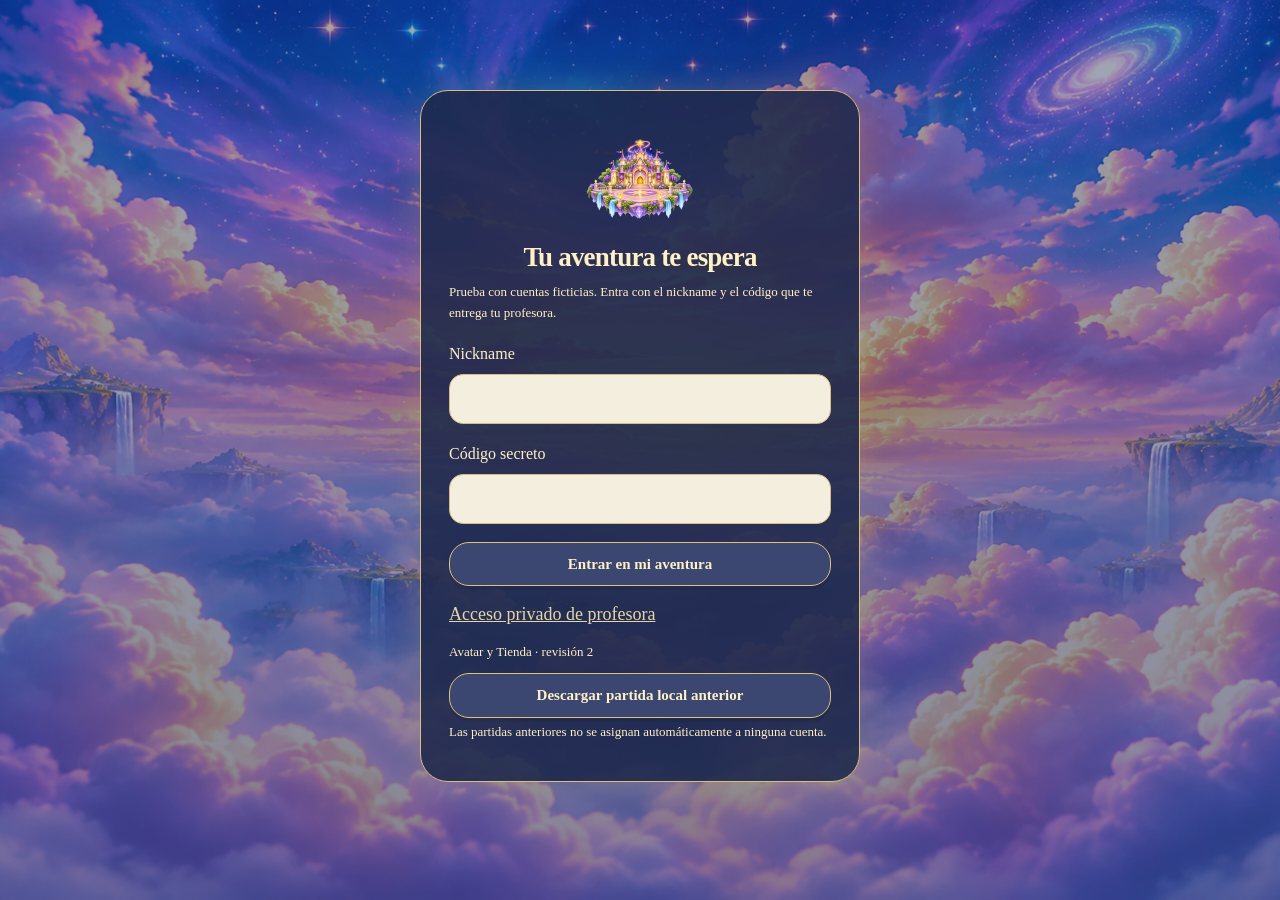
==== index.html @ 6bd4c318 "Añade el sitio estático de pruebas" ====
<!doctype html>
<html lang="es">
<head><meta http-equiv="Content-Security-Policy" content="default-src 'self'; connect-src 'self' https://zphekwliocgsumofrhog.supabase.co; img-src 'self' data: blob: https://zphekwliocgsumofrhog.supabase.co; script-src 'self' 'unsafe-inline'; style-src 'self' 'unsafe-inline'; object-src 'none'; base-uri 'none'; form-action 'none'"><meta name="referrer" content="no-referrer">
<meta name="robots" content="noindex, nofollow">
<meta name="referrer" content="no-referrer">
<meta name="app-version" content="avatar-tienda-r2">
<meta charset="utf-8">
<meta name="viewport" content="width=device-width, initial-scale=1">
<title>Vera y el archipiélago de las estrellas</title>
<link rel="stylesheet" href="avatar.css">
<style>
:root{
  --ink:#22324a;--muted:#61748f;--panel:#ffffffee;--line:#dce7f7;--accent:#4368e0;--success:#54b57c;--warn:#efad5f;--danger:#de7f87;--gold:#e7b940;
  font-family:Verdana,'Trebuchet MS',Arial,sans-serif;color:var(--ink)
}
*{box-sizing:border-box}
html,body{margin:0;min-height:100%;background:linear-gradient(180deg,#a8defd 0%,#dff4ff 28%,#fff2d1 60%,#ffe6f3 100%) fixed}
body{font-size:18px;line-height:1.5}
button,input,select{font:inherit}
button{cursor:pointer;border:0;border-radius:18px;padding:12px 18px;font-weight:800;color:var(--ink);background:#fff;box-shadow:0 4px 0 rgba(0,0,0,.08);transition:transform .18s ease, box-shadow .18s ease}
button:hover{transform:translateY(-2px)}
button:active{transform:none}
button:focus-visible,input:focus-visible,select:focus-visible{outline:4px solid #234eaf;outline-offset:2px}
input,select{background:#fff;border:3px solid #b8caee;border-radius:18px;padding:14px 16px;min-height:54px}
button:disabled{opacity:.5;cursor:not-allowed;transform:none}
body.reduced *{animation:none!important;transition:none!important}
.header{position:sticky;top:0;z-index:20;display:flex;justify-content:space-between;gap:12px;align-items:center;padding:12px 18px;background:#fffffff1;backdrop-filter:blur(8px);border-bottom:1px solid #edf2fb;box-shadow:0 8px 26px rgba(90,120,170,.12)}
.brand{display:flex;gap:12px;align-items:center}
.logo{width:46px;height:46px;border-radius:16px;background:linear-gradient(145deg,#64b1ff,#93e0ff);display:grid;place-items:center;font-size:1.4rem;box-shadow:inset 0 3px 0 rgba(255,255,255,.55)}
.brand b{display:block;font-size:clamp(1rem,2vw,1.35rem);line-height:1.05}
.brand small{display:block;color:var(--muted);font-size:.8rem}
.topnav{display:flex;flex-wrap:wrap;gap:8px;justify-content:flex-end}
.topnav button{padding:10px 14px;font-size:.95rem}
.primary{background:linear-gradient(180deg,#5b84f2,#365fd3);color:white;box-shadow:0 5px 0 #294ab2}
.soft{background:#edf4ff}
main{padding:18px;min-height:calc(100vh - 80px)}
.screen{display:grid;gap:18px;min-height:calc(100vh - 116px)}
.dashboard{grid-template-columns:minmax(0,2.05fr) minmax(320px,.95fr)}
.route{grid-template-columns:minmax(0,1.5fr) minmax(290px,.7fr)}
.question-grid{grid-template-columns:minmax(0,1.4fr) minmax(260px,.6fr)}
.panel,.side{background:var(--panel);border:1px solid rgba(255,255,255,.75);border-radius:28px;box-shadow:0 16px 45px rgba(44,71,122,.14);padding:18px;position:relative;overflow:hidden}
.panel:before,.side:before{content:'';position:absolute;inset:0;border-radius:28px;box-shadow:inset 0 1px 0 rgba(255,255,255,.9);pointer-events:none}
.hero{min-height:650px;display:flex;flex-direction:column;gap:16px;background:linear-gradient(180deg,#def5ff 0%,#edf9ff 22%,#fff3db 65%,#ffeef7 100%)}
.hero-head{display:flex;justify-content:space-between;align-items:flex-start;gap:18px;flex-wrap:wrap}
.label{display:inline-flex;align-items:center;gap:8px;padding:8px 12px;background:#ffffffda;border:1px solid #e7eef9;border-radius:999px;color:#3a5480;font-size:.9rem;font-weight:800}
h1,h2,h3{line-height:1.15;letter-spacing:-.03em;margin:.1em 0 .35em}
h1{font-size:clamp(1.85rem,3vw,3rem)}
h2{font-size:clamp(1.3rem,2vw,2rem)}
p{margin:.35em 0 .8em}
.muted,.tag{color:var(--muted)}
.stats,.actions,.rowline,.choice-row{display:flex;flex-wrap:wrap;gap:10px;align-items:center}
.pill{background:#fff;border:1px solid #e2ebfb;border-radius:16px;padding:10px 14px;font-weight:800;box-shadow:0 4px 16px rgba(88,122,178,.08)}
.map-canvas{position:relative;flex:1;min-height:430px;border-radius:28px;background:linear-gradient(180deg,#9fddff 0%,#cff0ff 18%,#e6f9ff 40%,#fdecb7 62%,#8dd27d 63%,#7bc66e 100%);overflow:hidden;border:1px solid #fff}
.sun{position:absolute;right:5%;top:7%;width:96px;height:96px;border-radius:50%;background:radial-gradient(circle at 35% 35%,#fffad8 0 22%,#ffe27c 23% 56%,#fabb43 57%);box-shadow:0 0 34px rgba(255,212,110,.75)}
.cloud{position:absolute;height:34px;background:#fff;border-radius:999px;filter:drop-shadow(0 8px 16px rgba(120,150,190,.12));animation:float 8s ease-in-out infinite}
.cloud:before,.cloud:after{content:'';position:absolute;background:#fff;border-radius:50%}
.cloud:before{width:34px;height:34px;left:8px;top:-12px}.cloud:after{width:44px;height:44px;right:10px;top:-18px}
.c1{left:4%;top:13%;width:110px;animation-delay:-2s}.c2{left:35%;top:8%;width:126px}.c3{right:24%;top:19%;width:116px;animation-delay:-5s}
.faro{position:absolute;left:50%;transform:translateX(-50%);bottom:16%;width:118px;height:190px}.faro .glow{position:absolute;left:-48px;bottom:125px;width:214px;height:150px;background:radial-gradient(circle at 50% 68%,rgba(255,241,142,.0) 0 18%,rgba(255,238,123,.3) 30%,rgba(255,255,255,0) 74%);animation:beam 4s ease-in-out infinite}.faro .base{position:absolute;left:22px;bottom:0;width:74px;height:125px;background:linear-gradient(180deg,#fff3ec,#ffe3d3);clip-path:polygon(18% 100%,0 8%,100% 8%,82% 100%);border:3px solid #d58f74;border-bottom:5px solid #d58f74}.faro .roof{position:absolute;left:12px;bottom:117px;width:95px;height:26px;background:#d34f59;border:3px solid #b34652;border-radius:16px 16px 8px 8px}.faro .top{position:absolute;left:31px;bottom:137px;width:56px;height:31px;background:#fff;border:3px solid #8eb5d0;border-bottom-width:4px;border-radius:10px 10px 6px 6px}.faro .star{position:absolute;left:39px;bottom:168px;font-size:1.55rem;filter:drop-shadow(0 0 10px rgba(255,237,156,.9));animation:pulse 2s ease-in-out infinite}
.island-btn{position:absolute;display:flex;flex-direction:column;align-items:center;background:none;box-shadow:none;padding:0;border:0;gap:7px}.island-card{width:min(210px,24vw);min-width:148px;background:#ffffffde;border:2px solid #fff;border-radius:26px;padding:10px 10px 12px;box-shadow:0 14px 28px rgba(70,105,160,.15);text-align:center}.island-card.complete{box-shadow:0 0 0 3px rgba(255,255,255,.65),0 0 28px rgba(255,245,140,.8),0 12px 28px rgba(70,105,160,.18)}
.mini-illustration{position:relative;height:112px;border-radius:20px;overflow:hidden;margin-bottom:8px;border:2px solid #fff;background:var(--bg);box-shadow:inset 0 5px 24px rgba(255,255,255,.35)}.mini-illustration .floor{position:absolute;left:0;right:0;bottom:0;height:35%;background:linear-gradient(180deg,#8cd17e,#6fbf64)}
.worldbadge{position:absolute;left:8px;top:8px;padding:5px 8px;background:#ffffffd4;border-radius:999px;font-size:.74rem;font-weight:800}.lightbadge{position:absolute;right:8px;top:8px;background:#fff8bf;border:1px solid #ffe999;color:#7f641a;padding:3px 8px;border-radius:999px;font-size:.75rem;font-weight:900;animation:pulse 1.8s ease-in-out infinite}
.mini-title{font-size:.96rem;font-weight:900;line-height:1.12}.mini-status{font-size:.78rem;color:#4c6482;font-weight:800}.houses{display:flex;gap:4px;justify-content:center;align-items:center;margin-top:4px}
.path-wrap{display:grid;grid-template-columns:repeat(10,minmax(0,1fr));gap:10px;margin-top:16px}.node{min-height:56px;border-radius:18px;padding:6px 8px;background:#fff;border:2px solid #d7e3f7;font-weight:900;display:grid;place-items:center;font-size:1rem}.node.current{background:#eaf2ff;border-color:#6e90ee;box-shadow:0 0 0 4px #dbe5ff}.node.ok{background:#e7faef;border-color:#6bc08d}.node.miss{background:#fff2de;border-color:#efab68}.node.locked{background:#f7f9fe;color:#7d8da5}
.progress-banner{padding:14px 16px;border-radius:24px;background:linear-gradient(145deg,#fff,#eef4ff);border:1px solid #e4edfb;display:flex;justify-content:space-between;gap:10px;align-items:center;flex-wrap:wrap}.bar{height:14px;border-radius:999px;background:#dde8f7;overflow:hidden}.bar>span{display:block;height:100%;background:linear-gradient(90deg,#6db9ff,#70dc9c);transition:width .3s}
.world-stage{min-height:230px;border-radius:24px;background:linear-gradient(180deg,var(--w1) 0%,#fff 100%);position:relative;overflow:hidden;border:2px solid #fff}.world-stage .ground{position:absolute;left:0;right:0;bottom:0;height:35%;background:linear-gradient(180deg,var(--w2),var(--w3))}.speech{position:absolute;right:120px;top:20px;max-width:270px;background:#fff;border-radius:20px;padding:12px 14px;font-weight:700;border:2px solid #fff;box-shadow:0 8px 22px rgba(80,110,170,.13)}.avatar-slot,.companion-slot{position:absolute;bottom:16px}.avatar-slot{left:22px}.companion-slot{right:22px}.stage-detail{position:absolute}
.sidecol{display:grid;gap:18px}.compact{display:grid;gap:10px}.item{display:flex;justify-content:space-between;gap:10px;align-items:center;padding:10px 12px;border-radius:18px;background:#f7faff;border:1px solid #e1e9f8}.garden-grid{display:grid;grid-template-columns:repeat(auto-fit,minmax(58px,1fr));gap:10px}.decor{height:60px;border-radius:16px;background:#fff;border:1px solid #ebf0fb;display:grid;place-items:center;font-size:1.8rem;box-shadow:0 6px 18px rgba(110,140,180,.08)}
.medals{display:grid;grid-template-columns:repeat(auto-fit,minmax(160px,1fr));gap:12px}.medal{position:relative;border-radius:24px;padding:18px 16px;background:radial-gradient(circle at 30% 25%,#ffffff 0,#f4f8ff 50%,#dae8ff 100%);border:3px solid #c3d7fa;text-align:center;overflow:hidden;min-height:170px}.medal.plus{background:radial-gradient(circle at 30% 25%,#fffef0 0,#fff6c8 45%,#ffe48e 100%);border-color:#e2b53d}.medal.locked{opacity:.45;filter:grayscale(.35)}.medal .icon{font-size:2.7rem;display:block;margin-bottom:8px;animation:pulse 2s ease-in-out infinite}.medal.unlock{animation:medalIn .8s ease both}
.question-card{padding:18px;border-radius:26px;background:#fff;border:1px solid #eff3fb;box-shadow:0 16px 45px rgba(44,71,122,.14)}.prompt-title{font-size:clamp(1.25rem,2.3vw,1.6rem);font-weight:900;margin-bottom:16px}.options{display:grid;grid-template-columns:repeat(auto-fit,minmax(210px,1fr));gap:12px}.option{background:#f4f7ff;border:2px solid #cad8f7;text-align:left;min-height:64px;padding:14px}.option.selected{background:#dfe8ff;border-color:#6f8ee7}.selectline{display:grid;gap:8px;padding:12px;border-radius:18px;background:#f5f8ff;margin:8px 0;border:1px solid #e1e8f8}.hint{margin-top:14px;padding:14px 16px;border-radius:20px;background:#fff8d4;border:1px solid #f3e6a2}.feedback{margin-top:14px;padding:16px;border-radius:22px;border-left:8px solid var(--success);background:#f0fbf3}.feedback.error{border-left-color:#ee9868;background:#fff5ef}.confetti{font-size:2rem}
.avatar-editor{display:grid;grid-template-columns:280px minmax(0,1fr);gap:18px}.avatar-box{display:flex;align-items:center;gap:14px;padding:12px;border-radius:22px;background:#f7fbff;border:1px solid #e5edf8}.avatar-stage{min-height:390px;display:grid;place-items:center;border-radius:26px;background:linear-gradient(180deg,#dff5ff,#fef4d7 62%,#90cf7f 62%,#82c970 100%);border:2px solid #fff;position:relative;overflow:hidden}.optgroup{padding:14px;border-radius:20px;background:#f7fbff;border:1px solid #e5edf8}.swatch{width:34px;height:34px;border-radius:50%;border:3px solid #fff;box-shadow:0 0 0 2px #cdd9ee;cursor:pointer}.swatch.active{box-shadow:0 0 0 3px #4a6ce0,0 0 0 6px #dce6ff}.choice{padding:8px 12px;border-radius:14px;background:#fff;border:2px solid #d5e0f5}.choice.active{background:#dfe7ff;border-color:#6886e5}.milestone{padding:12px 14px;border-radius:20px;background:#ffffffd8;border:1px solid #e3ecfa}
.modal-backdrop{position:fixed;inset:0;background:rgba(28,40,70,.38);display:grid;place-items:center;padding:18px;z-index:50}.modal{max-width:560px;width:min(100%,560px);background:linear-gradient(180deg,#fff,#f7fbff);border-radius:30px;padding:22px;border:1px solid #fff;box-shadow:0 24px 60px rgba(24,39,71,.25);text-align:center;position:relative;overflow:hidden}.modal:before{content:'';position:absolute;inset:-30% -20% auto -20%;height:160px;background:radial-gradient(circle,#fff7c6,rgba(255,255,255,0) 70%)}.modal .burst{font-size:3rem;animation:pop .8s ease}.footer-note{text-align:center;color:#61748f;font-size:.84rem;padding:12px 16px 6px}.hidden{display:none!important}
@keyframes float{0%,100%{transform:translateY(0)}50%{transform:translateY(-10px)}}@keyframes pulse{0%,100%{transform:scale(1)}50%{transform:scale(1.08)}}@keyframes beam{0%,100%{transform:skewX(0deg) scaleX(1)}50%{transform:skewX(-8deg) scaleX(1.04)}}@keyframes medalIn{0%{transform:scale(.4) rotate(-12deg);opacity:0}60%{transform:scale(1.08) rotate(3deg);opacity:1}100%{transform:scale(1) rotate(0)}}@keyframes pop{0%{transform:scale(.5);opacity:0}80%{transform:scale(1.1);opacity:1}100%{transform:scale(1)}}
@media (max-width:1100px){.dashboard,.route,.question-grid,.avatar-editor{grid-template-columns:1fr}.hero{min-height:unset}.map-canvas{min-height:480px}}
@media (max-width:760px){main{padding:12px}.header{padding:12px}.topnav{width:100%;justify-content:flex-start}.path-wrap{grid-template-columns:repeat(5,minmax(0,1fr))}.island-card{min-width:132px;width:40vw}.map-canvas{min-height:560px}.brand small{display:none}.panel,.side{padding:14px}}
</style>
<link rel="stylesheet" href="magic-missions.css">
<link rel="stylesheet" href="map.css">
<link rel="stylesheet" href="scene.css">
<link rel="stylesheet" href="world-scene.css">
<link rel="stylesheet" href="medal-room.css">
<link rel="stylesheet" href="wardrobe.css">
<link rel="stylesheet" href="star-coins.css">
<link rel="stylesheet" href="sticker-album.css"><link rel="stylesheet" href="world-content.css">
<link rel="stylesheet" href="classroom.css">
<link rel="stylesheet" href="illustrated-avatar.css">
<link rel="stylesheet" href="magic-shop.css">
</head>
<body>
<header class="header">
  <div class="brand"><div class="logo">🌟</div><div><b>Vera y el archipiélago de las estrellas</b><small>Semana 1 · aventura educativa jugable</small></div></div>
  <nav class="topnav">
    <button class="soft" onclick="go('home')">🏠 Inicio</button>
    <button class="soft" onclick="go('passport')">📖 Pasaporte</button>
    <button class="soft" onclick="go('garden')">🌷 Mi rincón</button>
    <button class="soft" onclick="go('avatar')">🪄 Avatar</button>
    <button class="soft" id="motionBtn" onclick="toggleMotion()">✨ Animación: sí</button>
  </nav>
</header>
<main id="app"></main>
<div class="footer-note">Esta versión mejorada conserva las 150 preguntas y añade un mapa más ilustrado, avatar personalizable, pistas más útiles, hitos de progreso y medallas más llamativas.</div>
<script src="avatar.js"></script>
<script src="avatar-palette.js"></script>
<script src="illustrated-avatar.js"></script>
<script src="shop-catalog.js"></script>
<script src="magic-shop.js"></script>
<script src="brot-rig.js"></script>
<script src="guardian-catalog.js"></script><script src="guardian-art.js"></script>
<script src="star-coins.js"></script>
<script src="map.js"></script>
<script src="world-scene.js"></script>
<script src="medal-room.js"></script>
<script src="sticker-art-files.js"></script><script src="sticker-catalog.js"></script>
<script src="sticker-album.js"></script>
<script src="supabase-ensayo.js"></script>
<script src="student-access.js"></script>
<script src="mission-model.js"></script>
<script src="magic-missions.js"></script>
<script src="missions-game.js"></script>
<script src="world-content-model.js"></script><script src="world-content-game-contract.js"></script><script src="weekly-world-game.js"></script><script src="classroom-client.js"></script>
<script>
const DATA = {"worlds":[["math","Bahía Cristalina","Matemáticas","#56a8ed","Biru","🧊","cristal"],["nature","Jardín Brotaluz","Medi Natural","#58b78a","Brot","🌱","flor"],["english","Islas del Crepúsculo","Inglés","#a98ce8","Lumi","☁️","nube"],["val","Valle Mandarina","Valenciano","#ef9c58","Espurna","🔥","linterna"],["span","Colinas de Rubí","Castellano","#ef817d","Rubi","🦊","libro"]],"questions":{"math":[{},{},{},{},{},{},{},{},{},{},{},{},{},{},{},{},{},{},{},{},{},{},{},{},{},{},{},{},{},{}],"nature":[{},{},{},{},{},{},{},{},{},{},{},{},{},{},{},{},{},{},{},{},{},{},{},{},{},{},{},{},{},{}],"english":[{},{},{},{},{},{},{},{},{},{},{},{},{},{},{},{},{},{},{},{},{},{},{},{},{},{},{},{},{},{}],"val":[{},{},{},{},{},{},{},{},{},{},{},{},{},{},{},{},{},{},{},{},{},{},{},{},{},{},{},{},{},{}],"span":[{},{},{},{},{},{},{},{},{},{},{},{},{},{},{},{},{},{},{},{},{},{},{},{},{},{},{},{},{},{}]}};
const WORLDS = DATA.worlds.map(([id,name,subject,color,character,emoji,reward])=>({id,name,subject,color,character:GUARDIAN_ILLUSTRATIONS[id]?.name||character,emoji,reward}));
const QUESTIONS = DATA.questions;
const KEY = 'vera_archipelago_magica_v1';
const DEFAULT_AVATAR = {skin:'#f7c8a9', hair:'#6c4b3d', shirt:'#5b83f1', accessory:'star'};
let state;
function prepareClassroomState(loaded={}){
state=structuredClone(loaded);
if(!state || typeof state!=='object' || Array.isArray(state))state={};
state.worlds ??= {};
state.motion ??= true;
state.week ??= 1;
state.clockVisible ??= true;
state.avatar = normalizeCharacter(state.avatar);
normalizeIllustratedAvatar();
state.characterSchemaVersion = 1;
state.customizationInventory ??= {owned:['outfit-blue'],claimed:[]};
state.futureFeatures ??= {currency:null,chests:null,shop:null};
state.avatarName ??= 'Vera';
state.awardsSeen ??= {};
for(const [id] of DATA.worlds){state.worlds[id] = {results:{}, index:0, remaining:1800, started:false, reviewIndex:0, milestones:{}, unlockedScene:0,...state.worlds[id]};state.worlds[id].milestones ??= {};state.worlds[id].unlockedScene ??= 0}
}
prepareClassroomState();
let screen='home',active='math',review=false,feedback=null,selection='',pairState={},classState={},showHint=false,paused=false,expired=false,noTime=false,clockHandle=null,modal=null,recentUnlocks=[];
const $=id=>document.getElementById(id);
const esc=s=>String(s).replace(/[&<>\"]/g,c=>({'&':'&amp;','<':'&lt;','>':'&gt;','"':'&quot;'}[c]));
function save(){return classroomScheduleSave()}
function st(id){return state.worlds[id]}
function world(id){return WORLDS.find(w=>w.id===id)}
function correctCount(id){return Object.values(st(id).results).filter(v=>v==='ok').length}
function attempted(id){return Object.keys(st(id).results).length}
function pending(id){return Object.entries(st(id).results).filter(([,v])=>v==='miss').map(([k])=>Number(k)).sort((a,b)=>a-b)}
function allDone(id){return attempted(id)===30}
function totalStars(){return WORLDS.reduce((a,w)=>a+correctCount(w.id),0)}
function completedWorlds(){return WORLDS.filter(w=>allDone(w.id)).length}
function plusWorlds(){return WORLDS.filter(w=>correctCount(w.id)===30).length}
function allExploration(){return WORLDS.every(w=>allDone(w.id))}
function allPlus(){return WORLDS.every(w=>correctCount(w.id)===30)}
function setApp(html){if(!classroomReady)return;$('app').innerHTML=html+(modal?renderModal():'')}
function btn(label,fn,cls='soft'){return `<button class="${cls}" onclick="${fn}">${label}</button>`}
function go(next){if(next!=='weekly-world')destroyWeeklyWorld();if(next!=='missions')destroyMagicMissions();cancelMapJourney();stopTimer();screen=next;if(next!=='question'){feedback=null;showHint=false;selection='';pairState={};classState={};paused=false;expired=false;noTime=false;recentUnlocks=[]}render();window.scrollTo({top:0,behavior:'smooth'})}
function toggleMotion(){state.motion=!state.motion;document.body.classList.toggle('reduced',!state.motion);$('motionBtn').textContent='✨ Animación: '+(state.motion?'sí':'no');save()}
function render(){document.body.classList.toggle('scene-home',screen==='home');syncWorldScene();syncMedalRoomPresentation();syncWardrobePresentation();syncStickerAlbum();syncMagicShop();if(screen==='home')renderHome();else if(screen==='world')renderWorld();else if(screen==='question')renderQuestion();else if(screen==='passport')renderPassport();else if(screen==='garden')renderGarden();else if(screen==='medals')renderMedalRoom();else if(screen==='avatar')renderAvatarScreen();else if(screen==='album')renderStickerAlbum();else if(screen==='shop')renderMagicShop();else if(screen==='missions')renderMagicMissions()}
function continueGame(){const next=WORLDS.find(w=>st(w.id).started&&!allDone(w.id))||WORLDS.find(w=>!allDone(w.id))||WORLDS[0];openWorld(next.id)}
function openWorld(id){if(classroomWorldContentEnabled){void openWeeklyWorld(id);return}cancelMapJourney();active=id;review=false;feedback=null;selection='';pairState={};classState={};showHint=false;paused=false;noTime=false;expired=st(id).remaining<=0;screen='world';render()}
function showModal(title,text,icon='🌟'){modal={title,text,icon};render()}
function closeModal(){modal=null;$('app').querySelectorAll('.modal-backdrop').forEach(el=>el.remove());render()}
function renderModal(){return `<div class="modal-backdrop" onclick="closeModal()"><div class="modal" onclick="event.stopPropagation()"><div class="burst">${modal.icon}</div><h2>${modal.title}</h2><p>${modal.text}</p><div class="actions" style="justify-content:center">${btn('Seguir','closeModal()','primary')}</div></div></div>`}
function formatTime(sec){sec=Math.max(0,sec|0);const m=Math.floor(sec/60),r=sec%60;return String(m).padStart(2,'0')+':'+String(r).padStart(2,'0')}
function norm(v,strict=false){let x=String(v).trim().toLocaleLowerCase('es').replace(/\s+/g,' ');return strict?x:x.normalize('NFD').replace(/[\u0300-\u036f]/g,'').replace(/[.,\s](?=\d{3}(?:\D|$))/g,'').replace(/\s/g,'')}
function shuffle(arr,seed){const a=[...arr];for(let i=a.length-1;i>0;i--){const j=(seed*13+i*7+i*i)%(i+1);[a[i],a[j]]=[a[j],a[i]]}return a}
function islandStyle(id){return {math:'--bg:linear-gradient(180deg,#bde7ff,#e9fbff 65%,#8fd07a 66%,#7ac36b)',nature:'--bg:linear-gradient(180deg,#d8f6d6,#effeea 63%,#92d880 64%,#73c365)',english:'--bg:linear-gradient(180deg,#e4d7ff,#f5ecff 70%,#9bd4ff 71%,#86c9ff)',val:'--bg:linear-gradient(180deg,#ffe1bf,#fff1df 66%,#95d57d 67%,#7bc163)',span:'--bg:linear-gradient(180deg,#ffdce1,#fff0f2 66%,#99d17f 67%,#7bc163)'}[id]}
function islandPosition(id){return {math:'left:6%;top:20%',nature:'right:7%;top:18%',english:'left:37%;top:10%',val:'left:16%;bottom:11%',span:'right:14%;bottom:13%'}[id]}
function worldSceneArt(id,large){if(id==='math')return `<div><div class="stage-detail" style="left:18px;bottom:26px;width:24px;height:38px;background:linear-gradient(180deg,#daf8ff,#66beff);clip-path:polygon(50% 0,100% 42%,76% 100%,24% 100%,0 42%);box-shadow:0 0 12px rgba(111,205,255,.7)"></div><div class="stage-detail" style="left:56px;bottom:24px;width:28px;height:50px;background:linear-gradient(180deg,#daf8ff,#66beff);clip-path:polygon(50% 0,100% 42%,76% 100%,24% 100%,0 42%);box-shadow:0 0 12px rgba(111,205,255,.7)"></div><div class="stage-detail" style="left:98px;bottom:26px;width:24px;height:36px;background:linear-gradient(180deg,#daf8ff,#66beff);clip-path:polygon(50% 0,100% 42%,76% 100%,24% 100%,0 42%);box-shadow:0 0 12px rgba(111,205,255,.7)"></div>${large?'<div class="stage-detail" style="left:20px;top:24px;background:#ffffffc7;padding:10px 14px;border-radius:16px">Puentes, islas geométricas y cristales brillantes</div><div class="stage-detail" style="right:24px;bottom:52px;width:76px;height:34px;background:#fff;border-radius:14px;border:2px solid #9fd4ff;transform:rotate(-12deg)"></div><div class="stage-detail" style="right:70px;bottom:72px;width:96px;height:12px;background:#8fd4ff;border-radius:999px;transform:rotate(-12deg)"></div>':''}</div>`;if(id==='nature')return `<div><div class="stage-detail" style="left:24px;bottom:24px;width:24px;height:42px"><div style="position:absolute;bottom:10px;left:2px;width:20px;height:26px;background:#4caf69;border-radius:50% 50% 45% 45%/55% 55% 35% 35%;box-shadow:-10px 8px 0 0 #72c77c,10px 8px 0 0 #9edd81"></div><div style="position:absolute;left:10px;bottom:0;width:6px;height:13px;background:#8d6d4a;border-radius:4px"></div></div><div class="stage-detail" style="left:78px;bottom:24px;transform:scale(1.15);width:24px;height:42px"><div style="position:absolute;bottom:10px;left:2px;width:20px;height:26px;background:#4caf69;border-radius:50% 50% 45% 45%/55% 55% 35% 35%;box-shadow:-10px 8px 0 0 #72c77c,10px 8px 0 0 #9edd81"></div><div style="position:absolute;left:10px;bottom:0;width:6px;height:13px;background:#8d6d4a;border-radius:4px"></div></div>${large?'<div class="stage-detail" style="left:18px;bottom:28px;width:130px;height:10px;background:#6bbbe8;border-radius:999px"></div><div class="stage-detail" style="right:28px;top:28px;font-size:2rem">🦋</div>':''}</div>`;if(id==='english')return `<div><div class="stage-detail" style="left:12px;bottom:30px;width:24px;height:30px;background:#d2b1ff;border-radius:50%;box-shadow:28px -12px 0 0 #ffcb92,56px -2px 0 0 #bee1ff"></div><div class="stage-detail" style="left:23px;bottom:6px;width:2px;height:25px;background:#8b7db1;box-shadow:28px -12px 0 0 #8b7db1,56px -2px 0 0 #8b7db1"></div>${large?'<div class="stage-detail" style="left:24px;top:38px;width:130px;height:44px;border-radius:999px;background:#fff"></div><div class="stage-detail" style="left:70px;top:88px;width:90px;height:22px;border-radius:999px;background:#efe6ff"></div><div class="stage-detail" style="right:22px;bottom:45px;width:90px;height:16px;border-radius:999px;background:#f4e8ff"></div>':''}</div>`;if(id==='val')return `<div><div class="stage-detail" style="left:18px;bottom:26px;width:46px;height:34px;background:#ffe8d1;border-radius:10px;border:2px solid #d28f55"></div><div class="stage-detail" style="left:14px;bottom:58px;width:54px;height:22px;background:#e88745;clip-path:polygon(50% 0,100% 100%,0 100%);border:2px solid #cb7137;border-bottom:none"></div>${large?'<div class="stage-detail" style="left:92px;bottom:24px;width:82px;height:56px;background:#fff0d9;border:2px solid #d6a06b;border-radius:14px"></div><div class="stage-detail" style="left:84px;bottom:71px;width:98px;height:20px;background:#ef924c;clip-path:polygon(50% 0,100% 100%,0 100%)"></div><div class="stage-detail" style="right:26px;bottom:24px;width:64px;height:58px;background:#88ca5e;border-radius:0 0 40px 40px"></div><div class="stage-detail" style="right:18px;bottom:78px;width:82px;height:82px;background:radial-gradient(circle,#78c954 0 44%,rgba(0,0,0,0) 45% 100%)"></div>':''}</div>`;return `<div><div class="stage-detail" style="left:22px;bottom:24px;width:68px;height:40px;background:#fff4eb;border:2px solid #d28e8f;border-radius:10px"></div><div class="stage-detail" style="left:28px;bottom:64px;width:14px;height:20px;background:#fff4eb;border:2px solid #d28e8f;border-bottom:none;border-radius:6px 6px 0 0;box-shadow:22px 0 0 0 #fff4eb,22px 0 0 2px #d28e8f,44px 0 0 0 #fff4eb,44px 0 0 2px #d28e8f"></div>${large?'<div class="stage-detail" style="right:24px;bottom:26px;width:80px;height:60px;background:#fff4eb;border:2px solid #c78e97;border-radius:14px"></div><div class="stage-detail" style="right:38px;bottom:83px;width:52px;height:20px;background:#f9c5cb;border-radius:10px"></div><div class="stage-detail" style="left:20px;top:30px;width:90px;height:56px;background:#f5ecff;border-radius:10px;border:2px solid #d6c2f2"></div><div class="stage-detail" style="left:32px;top:42px;width:64px;height:32px;background:linear-gradient(90deg,#f17080 0 50%,#ff9fb2 50%);border-radius:6px"></div>':''}</div>`}
function completedDecor(id){const count=Math.min(Math.floor(correctCount(id)/10),3);const inhabitants={math:'🤖',nature:'🐇',english:'🦉',val:'👩‍🌾',span:'📚'};let houses='';for(let i=0;i<count;i++)houses+='<span>🏠</span>';return count?`<div class="houses">${houses}<span>${inhabitants[id]}</span></div>`:''}
function hintFor(q,w){if(q.hint && !q.hint.includes('Lee con calma'))return q.hint;const p=q.prompt.toLowerCase();if(w.id==='math'){if(/\+/.test(p))return '💡 Busca una suma. Junta las cantidades paso a paso.';if(/[−-]/.test(p)||/regalas|quedan|restan/.test(p))return '💡 Si algo se quita o se pierde, suele tocar restar.';if(/×|grupos/.test(p))return '💡 Piensa en grupos iguales: eso suele ser multiplicar.';if(/÷|repart/.test(p))return '💡 Si una cantidad se reparte por partes iguales, suele ser dividir.';if(/fracción|mitad|cuarto/.test(p))return '💡 Fíjate en cuántas partes iguales tiene el todo.';if(/metro|cent[ií]metro|kg|gramo|hora|min/.test(p))return '💡 Recuerda la equivalencia de la unidad de medida que aparece.';return '💡 Busca la palabra clave del problema y resuélvelo paso a paso.'}if(w.id==='nature'){if(/ecosistema/.test(p))return '💡 Piensa en los seres vivos, el lugar donde viven y lo que necesitan.';if(/agua/.test(p))return '💡 Recuerda para qué usamos el agua y cómo la cuidamos.';if(/cuerpo|salud/.test(p))return '💡 Piensa en un hábito saludable para el cuerpo.';return '💡 Observa qué necesita un ser vivo o qué ocurre en la naturaleza.'}if(w.id==='english'){if(/have|has/.test(p))return '💡 I, you, we, they usan have. He, she, it usan has.';if(/do|does|don/.test(p))return '💡 Do va con I, you, we, they. Does va con he, she, it.';if(/wear|play/.test(p))return '💡 Mira si la frase habla de ropa (wear) o de deportes/juegos (play).';if(/monday|tuesday|wednesday|thursday|friday|saturday|sunday|day/.test(p)||/ on /.test(' '+p+' '))return '💡 Con los días usamos on. Con las horas usamos at.';return '💡 Lee la frase en inglés y busca la palabra que encaja mejor.'}if(w.id==='val'){if(/subjecte/.test(p))return '💡 El subjecte és qui fa l\'acció o de qui es parla.';if(/predicat/.test(p))return '💡 El predicat explica què fa o com és el subjecte.';if(/apòstrof/.test(p))return '💡 Pensa si la paraula comença per vocal.';if(/accent/.test(p))return '💡 Llig la paraula i fixa\'t en la síl·laba tònica.';return '💡 Busca la pista gramatical principal de l\'oració.'}if(w.id==='span'){if(/sujeto/.test(p))return '💡 El sujeto dice quién realiza la acción.';if(/predicado/.test(p))return '💡 El predicado cuenta algo del sujeto: qué hace o cómo es.';if(/b\/v|mayúsc|acento| h /.test(p))return '💡 Fíjate en la ortografía concreta que se está trabajando.';return '💡 Lee la oración y busca la parte clave para responder.'}return '💡 Lee con calma y busca la idea más importante de la actividad.'}
function gardenDecorations(){const map={math:['💎','🔷','💠','🧊','💎'],nature:['🌱','🌷','🌻','🌼','🌳'],english:['☁️','🌥️','🌈','🌙','⭐'],val:['🏮','🍊','🏮','🍊','✨'],span:['📗','📕','📘','📚','📖']};return WORLDS.flatMap(w=>Array.from({length:Math.floor(correctCount(w.id)/6)},(_,i)=>map[w.id][i]))}
function decorForWorld(id){const map={math:['💎','🔷','💠','🧊','💎'],nature:['🌱','🌷','🌻','🌼','🌳'],english:['☁️','🌥️','🌈','🌙','⭐'],val:['🏮','🍊','🏮','🍊','✨'],span:['📗','📕','📘','📚','📖']};return Array.from({length:Math.floor(correctCount(id)/6)},(_,i)=>map[id][i])}
function medalCards(currentOnly){const cards=[];for(const w of WORLDS){if(currentOnly && w.id!==currentOnly)continue;cards.push(`<div class="medal ${allDone(w.id)?'':'locked'}"><span class="icon">🏅</span><strong>${w.name}</strong><div>Semana 1 · Principiante</div><small>${allDone(w.id)?'Recorrido completado':'Recorrido pendiente'}</small></div>`);cards.push(`<div class="medal plus ${correctCount(w.id)===30?'':'locked'}"><span class="icon">🏅⁺</span><strong>${w.character} Plus</strong><div>Semana 1 · Principiante</div><small>${correctCount(w.id)===30?'30 estrellas conseguidas':'Faltan estrellas'}</small></div>`)}if(!currentOnly){cards.push(`<div class="medal ${allExploration()?'':'locked'}"><span class="icon">🌟</span><strong>Medalla Semanal de Vera</strong><div>Semana 1 · Principiante</div><small>${allExploration()?'Cinco recorridos completados':'Completa los cinco mundos'}</small></div>`);cards.push(`<div class="medal plus ${allPlus()?'':'locked'}"><span class="icon">🌟⁺</span><strong>Medalla Semanal Plus</strong><div>Semana 1 · Principiante</div><small>${allPlus()?'Todas las estrellas conseguidas':'Consigue las cinco Plus'}</small></div>`)}return cards.join('')}
function worldPalette(id){return {math:['#d8f2ff','#73cbff','#67bb7e'],nature:['#ebfddd','#98dd89','#6dc069'],english:['#f0e7ff','#c8b2ff','#8ecaff'],val:['#e0f4f5','#a0d5df','#85b9c5'],span:['#ffe9ec','#ffb2b8','#7ac163']}[id]}
function renderWorld(){renderIllustratedWorld()}
function selectStop(i){const p=st(active);if(p.results[i]==='miss'){review=true;p.reviewIndex=i;screen='question';render()}else if(i===p.index&&!allDone(active))startRound();else if(p.results[i]==='ok')showModal('⭐ Ya conseguida','Esa prueba ya tiene su estrella. Puedes seguir avanzando o repasar las pendientes.','⭐');else showModal('Sigue el camino','Empieza por tu parada actual para no perderte en la aventura.','🧭')}
function startRound(){review=false;feedback=null;selection='';pairState={};classState={};showHint=false;paused=false;noTime=false;const p=st(active);p.started=true;expired=p.remaining<=0;save();screen='question';render()}
function startReview(){const errs=pending(active);if(!errs.length)return showModal('Todo al día','No hay preguntas pendientes de repaso. ¡Buen trabajo!','🌟');review=true;st(active).reviewIndex=errs[0];feedback=null;paused=false;showHint=false;selection='';pairState={};classState={};screen='question';render()}
function currentIndex(){return review?st(active).reviewIndex:st(active).index}
function stopTimer(){if(clockHandle){clearInterval(clockHandle);clockHandle=null}}
function startTimer(){stopTimer();if(review||feedback||paused||expired||noTime||screen!=='question')return;clockHandle=setInterval(()=>{const p=st(active);if(p.remaining>0){p.remaining--;if(state.clockVisible&&$('clock'))$('clock').textContent=formatTime(p.remaining);if(p.remaining%30===0)save()}if(p.remaining<=0){p.remaining=0;expired=true;save();stopTimer();render()}},1000)}
function questionInput(q,i){const seed=(review?i+31:i+5),opts=(q.options&&review?shuffle(q.options,seed):q.options);if(q.type==='choice'||q.type==='story')return `<div class="options">${opts.map(o=>`<button class="option ${selection===o?'selected':''}" onclick="pick(${JSON.stringify(o).replace(/"/g,'&quot;')})">${esc(o)}</button>`).join('')}</div>`;if(q.type==='fill')return `<label for="answer">Escribe la palabra o el número:</label><input class="entry" id="answer" autocomplete="off" spellcheck="false" placeholder="Escribe aquí" value="${esc(selection)}" oninput="selection=this.value" onkeydown="if(event.key==='Enter')check()">`;if(q.type==='match')return `<p class="muted">Elige una respuesta para cada elemento. No hace falta arrastrar.</p>${q.answer.map(([left,right],j)=>`<div class="selectline"><strong>${esc(left)}</strong><select onchange="pairState[${j}]=this.value"><option value="">Selecciona su pareja…</option>${shuffle(q.answer.map(x=>x[1]),i+j+7).map(v=>`<option ${pairState[j]===v?'selected':''} value="${esc(v)}">${esc(v)}</option>`).join('')}</select></div>`).join('')}`;if(q.type==='classify')return `<p class="muted">Elige el grupo de cada palabra.</p>${q.answer.items.map(([item,cat],j)=>`<div class="selectline"><strong>${esc(item)}</strong><div class="rowline">${q.answer.categories.map(c=>`<button class="${classState[j]===c?'primary':'soft'}" style="padding:8px 12px" onclick="classState[${j}]=${JSON.stringify(c).replace(/"/g,'&quot;')};renderQuestion(false)">${esc(c)}</button>`).join('')}</div></div>`).join('')}`;return ''}
function pick(v){selection=v;renderQuestion(false)}
function milestoneCheck(id){const p=st(id),done=attempted(id);const messages={10:['🌟 Tramo 1 conseguido','Has llegado a 10 preguntas. El camino se anima y el mundo empieza a despertar.'],20:['🏠 El mundo cobra vida','Ya llevas 20 preguntas. Han aparecido más casitas y un habitante nuevo.'],30:['🗺️ Recorrido completado','Has llegado al final del recorrido. Ya puedes conseguir la medalla de exploración.']};if(messages[done]&&!p.milestones[done]&&!review){p.milestones[done]=true;modal={icon:done===30?'🏅':done===20?'🏠':'🌟',title:messages[done][0],text:messages[done][1]}}}
function checkAwards(){const unlocks=[];for(const w of WORLDS){if(allDone(w.id)&&!state.awardsSeen['medal_'+w.id]){state.awardsSeen['medal_'+w.id]=true;unlocks.push({icon:'🏅',title:'Medalla de exploración conseguida',text:`Has completado el recorrido de ${w.name}.`})}if(correctCount(w.id)===30&&!state.awardsSeen['plus_'+w.id]){state.awardsSeen['plus_'+w.id]=true;unlocks.push({icon:'🏅⁺',title:'Medalla Plus conseguida',text:`Has reunido las 30 estrellas de ${w.name}.`})}}if(allExploration()&&!state.awardsSeen.week){state.awardsSeen.week=true;unlocks.push({icon:'🌟',title:'Medalla Semanal de Vera',text:'Has completado los cinco recorridos de la semana.'})}if(allPlus()&&!state.awardsSeen.weekplus){state.awardsSeen.weekplus=true;unlocks.push({icon:'🌟⁺',title:'Medalla Semanal Plus',text:'Has conseguido todas las estrellas de la semana.'})}if(unlocks.length)modal=unlocks[0];reconcileMedalCollection('gameplay')}
function check(){if(feedback||paused||(expired&&!review))return;const p=st(active),i=currentIndex(),q=QUESTIONS[active][i];let ok=false;if(q.type==='match'){if(q.answer.some((x,j)=>!pairState[j]))return showModal('Te falta una pareja','Elige una pareja para cada elemento.','🔎');ok=q.answer.every(([a,b],j)=>pairState[j]===b)}else if(q.type==='classify'){if(q.answer.items.some((x,j)=>!classState[j]))return showModal('Te falta clasificar','Clasifica todos los elementos antes de comprobar.','🔎');ok=q.answer.items.every(([a,b],j)=>classState[j]===b)}else{if(!String(selection).trim())return showModal('Falta tu respuesta','Selecciona o escribe una respuesta antes de comprobar.','✏️');ok=norm(selection,q.strict)===norm(q.answer,q.strict)}if(ok)p.results[i]='ok';else if(p.results[i]!=='ok')p.results[i]='miss';feedback={ok};stopTimer();if(!review)p.index=Math.min(30,Math.max(p.index,i+1));milestoneCheck(active);checkAwards();reconcileStarCoins(review?'migration':'gameplay');reconcileStickers('gameplay');save();renderQuestion(false)}
function nextQuestion(){const p=st(active),old=currentIndex();feedback=null;showHint=false;selection='';pairState={};classState={};if(review){const errs=pending(active),j=errs.find(x=>x>old);if(j===undefined){if(errs.length){p.reviewIndex=errs[0];modal={icon:'🔁',title:'Vuelta de repaso terminada',text:'Puedes seguir practicando las que aún quedan pendientes.'};screen='world';render();return}else{modal={icon:'⭐',title:'¡Todas recuperadas!',text:'Ya has conseguido todas las estrellas pendientes de este mundo.'};screen='world';render();return}}p.reviewIndex=j}else{if(p.index>=30){screen='world';render();return}}save();renderQuestion()}
function pauseGame(){paused=!paused;save();renderQuestion(false)}
function toggleClock(){state.clockVisible=!state.clockVisible;save();renderQuestion(false)}
function continueWithoutTime(){expired=false;st(active).remaining=0;review=false;noTime=true;renderQuestion(false)}
function renderQuestion(reset=true){syncWorldScene();stopTimer();const w=world(active),p=st(active),i=currentIndex(),q=QUESTIONS[active][i];if(!q){screen='world';render();return}setApp(`<section class="screen question-grid"><div class="question-card"><div class="progress-banner"><span class="label">${w.emoji} ${w.name} · ${review?'🔎 Repaso':'📍 Prueba '+(i+1)+' de 30'}</span><span class="pill">${review?'Sin cronómetro':noTime?'⏱️ Sin tiempo':state.clockVisible?`⏱️ <span id="clock">${formatTime(p.remaining)}</span>`:'⏱️ Oculto'}</span></div>${expired&&!review&&!feedback?`<div class="feedback error"><h3>⏰ Tiempo terminado</h3><p>¡Buen trabajo! Todo está guardado. Puedes seguir sin reloj, sin perder estrellas.</p><div class="actions">${btn('Continuar sin tiempo','continueWithoutTime()','primary')}${btn('Guardar y salir',"go('world')")}</div></div>`:paused&&!feedback?`<div class="feedback"><h3>🌿 Pausa</h3><p>Descansa cuanto necesites. El reloj está detenido.</p><div class="actions">${btn('▶ Volver al juego','pauseGame()','primary')}</div></div>`:feedback?`<div class="feedback ${feedback.ok?'':'error'}"><div class="confetti">${companionArt(active,feedback.ok?'celebrate':'help',96)} ${feedback.ok?'⭐ 🌸 ✨':'🌱 💛'}</div><h3>${feedback.ok?'¡Lo has conseguido, Vera!':'Vamos a descubrirlo juntas'}</h3><p>${esc(q.explain)}</p>${!feedback.ok&&review?'<p>Esta pregunta seguirá en tu lista para practicar otra vez.</p>':''}${modal?`<div class="medal unlock" style="margin-top:12px"><span class="icon">${modal.icon}</span><strong>${modal.title}</strong><div>${modal.text}</div></div>`:''}</div><div class="actions">${btn(review?'Siguiente repaso →':'Siguiente →','modal=null;nextQuestion()','primary')}${btn('Guardar y salir',"go('world')")}</div>`:`<div class="rowline" style="justify-content:space-between;margin-bottom:10px"><strong>${w.character} está contigo 🌟</strong><div class="rowline">${!review?btn(paused?'▶ Reanudar':'⏸ Pausa','pauseGame()','soft'):''}${!review?btn(state.clockVisible?'🙈 Ocultar reloj':'👁 Mostrar reloj','toggleClock()','soft'):''}</div></div><div class="prompt-title">${esc(q.prompt)}</div>${questionInput(q,i)}${showHint?`<div class="hint">${esc(hintFor(q,w))}</div>`:''}<div class="actions">${btn('Comprobar ✓','check()','primary')}${btn('💡 Pista','showHint=true;renderQuestion(false)')}${btn('Guardar y salir',"go('world')")}</div><p class="tag">Puedes leer con calma. Si te equivocas, verás una explicación y podrás seguir.</p>`}</div><div class="sidecol"><div class="side"><span class="label">🧭 Progreso</span><div class="compact"><div class="item"><span>⭐ Estrellas</span><strong>${correctCount(active)}/30</strong></div><div class="item"><span>🔎 Pendientes</span><strong>${pending(active).length}</strong></div><div class="item"><span>Tramo</span><strong>${review?'Repaso':Math.floor(i/6)+1} / 5</strong></div></div><div class="bar" style="margin-top:12px"><span style="width:${Math.round(correctCount(active)/30*100)}%"></span></div></div><div class="side"><span class="label">🌟 Hitos</span><div class="compact"><div class="item"><span>10 preguntas</span><strong>${st(active).milestones[10]?'✅':'○'}</strong></div><div class="item"><span>20 preguntas</span><strong>${st(active).milestones[20]?'✅':'○'}</strong></div><div class="item"><span>30 preguntas</span><strong>${st(active).milestones[30]?'✅':'○'}</strong></div></div></div><div class="side"><span class="label">🧍 Avatar</span><div style="display:grid;place-items:center">${renderAvatar(.72)}</div></div></div></section>`);if(!feedback&&!paused&&!expired)startTimer();if(WORLD_SCENES[active])decorateWorldQuestion(reset)}
function renderGarden(){setApp(`<section class="screen"><div class="panel"><span class="label">🌷 Tu lugar tranquilo</span><h1>Mi rincón de estrellas</h1><p>Cada seis estrellas de un mundo aparece un nuevo tesoro para tu jardín. Se desbloquean en orden, sin compras ni sorpresas aleatorias.</p><div class="garden-grid">${gardenDecorations().map(x=>`<div class="decor">${x}</div>`).join('')||'🌿 Tu jardín se llenará de tesoros cuando ganes estrellas.'}</div><h2 style="margin-top:20px">Medallas de la Semana 1</h2><div class="medals">${medalCards()}</div><div class="actions">${btn('📖 Pasaporte de aventuras',"go('passport')",'primary')}${btn('🗺️ Seguir explorando',"go('home')")}</div></div></section>`)}
function renderPassport(){setApp(`<section class="screen"><div class="panel"><span class="label">📖 Pasaporte de aventuras</span><h1>Los sellos de Vera</h1><p>Un sello significa que has recorrido las 30 pruebas. La medalla Plus significa que también has recuperado todas las estrellas.</p><div class="medals">${WORLDS.map(w=>`<div class="side"><div style="display:grid;place-items:center">${companionArt(w.id,'welcome',84)}</div><h3>${w.name}</h3><p>${allDone(w.id)?'✅ Sello conseguido':'○ Sello pendiente'}</p><p>⭐ ${correctCount(w.id)}/30</p><p>${correctCount(w.id)===30?'🏅 Plus conseguida':'🔎 '+pending(w.id).length+' pendientes de repaso'}</p>${btn('Visitar mundo',`openWorld('${w.id}')`)}</div>`).join('')}</div><div class="actions">${btn('🌷 Mi rincón',"go('garden')",'primary')}${btn('🗺️ Volver a mundos',"go('home')")}</div></div></section>`)}
window.addEventListener('pagehide',save);document.addEventListener('visibilitychange',()=>{if(document.hidden&&screen==='question'&&!review&&!feedback&&!paused){paused=true;stopTimer();save()}});if(!state.motion){document.body.classList.add('reduced')}$('motionBtn').textContent='✨ Animación: '+(state.motion?'sí':'no');classroomBoot();
</script>
</body>
</html>
---- avatar.css ----
.character-panel{background:linear-gradient(135deg,#fffdf6,#f7f0fb)}
.character-layout{display:grid;grid-template-columns:minmax(260px,.85fr) minmax(0,1.4fr);gap:28px;margin-top:24px;align-items:start}
.character-preview{position:sticky;top:20px;text-align:center}
.character-paper{padding:24px 14px 18px;border-radius:45% 45% 24px 24px;background:radial-gradient(ellipse at 50% 35%,#fffdf4 30%,#e8e5f2 75%,#d9e5da);border:1px solid #e1d9e7;box-shadow:inset 0 0 35px #ffffffa0,0 10px 30px #64547712}
.character-paper .storybook-avatar{display:block;width:min(100%,300px);height:auto;margin:8px auto}
.character-paper h2{margin:0}.character-paper p{margin:6px 0;color:#71627c}
.character-controls{display:grid;gap:14px;min-width:0}.character-options{border:1px solid #e3dcea;border-radius:20px;padding:15px;background:#ffffffad;margin:0;min-width:0}
.character-options legend{padding:0 8px;font-weight:bold}.character-options small{font-weight:normal;color:#49755e;margin-left:8px}
.character-options .choice-row{display:flex;flex-wrap:wrap;gap:10px}.character-options button{cursor:pointer;font:inherit}
.character-options button[aria-pressed=true]{outline:3px solid #7d6aa2;outline-offset:3px}.character-options button:focus-visible{outline:3px solid #364f9e;outline-offset:4px}
.character-options button:disabled{cursor:default;opacity:.65}.character-options .swatch{width:36px;height:36px;padding:0}
.outfit-grid{display:grid;grid-template-columns:repeat(3,minmax(0,1fr));gap:12px}.outfit-card{display:flex;flex-direction:column;align-items:center;gap:9px;background:#fff;border:1px solid #d9cfe2;border-radius:16px;padding:14px 10px;color:#493e5b}.outfit-card span:last-child{font-size:12px;line-height:1.5}.outfit-fabric{width:45px;height:48px;clip-path:polygon(25% 0,75% 0,100% 90%,50% 100%,0 90%)}
#save-warning{padding:14px;background:#fff0cb;color:#663f15;text-align:center}
@media(max-width:800px){.character-layout{grid-template-columns:1fr}.character-preview{position:static}.character-paper .storybook-avatar{width:220px}.outfit-grid{grid-template-columns:1fr}.outfit-card{min-height:110px}}
---- magic-missions.css ----
.magic-missions{--mission-gold:#ead09a;--mission-ink:#f6efff;color:var(--mission-ink);font-family:Georgia,serif;min-height:100dvh;background:linear-gradient(#14143e80,#121137b8),var(--mission-background,url('assets/escenario/optimizado/cielo-magico.webp')) center/cover fixed}.magic-missions *{box-sizing:border-box}.mission-shell{min-height:100dvh;padding:24px clamp(16px,4vw,64px) 56px;background:radial-gradient(ellipse at 50% 30%,#b2adff15,transparent 65%)}.mission-navigation{display:flex;justify-content:space-between;gap:16px;align-items:center;margin-bottom:28px}.mission-content{max-width:1100px;margin:auto}.magic-missions h1,.magic-missions h2{color:#fff0c9;text-shadow:0 3px 16px #171431}.magic-missions h1{font-size:clamp(1.8rem,4vw,2.8rem);margin:.3em 0}.magic-missions p{line-height:1.6}.magic-missions button{font:700 1rem system-ui;cursor:pointer;min-height:46px;border:1px solid #e4c082;border-radius:18px;padding:12px 20px;color:#fff3d9;background:linear-gradient(135deg,#4b478c,#272555);box-shadow:inset 0 0 15px #eac27812,0 4px 14px #0b092640;transition:transform .15s,box-shadow .15s}.magic-missions button:hover{transform:translateY(-2px);box-shadow:0 0 16px #ebca8f40}.magic-missions button:active{transform:scale(.98)}.magic-missions button:disabled{opacity:.5;cursor:default;transform:none}.magic-missions button:focus-visible,.magic-missions input:focus-visible,.magic-missions select:focus-visible,.magic-missions textarea:focus-visible{outline:3px solid #ffe299;outline-offset:3px}.magic-missions .mission-secondary{background:#28244590;border-color:#c6b7d480}.mission-intro,.mission-run-head{display:flex;align-items:center;gap:24px;margin-bottom:24px}.mission-guardian{width:clamp(100px,16vw,180px);height:180px;object-fit:contain;filter:drop-shadow(0 8px 12px #090a36a0);animation:mission-breathe 5s ease-in-out infinite}.mission-kicker{text-transform:uppercase;letter-spacing:.15em;color:#e7d39d}.mission-list{display:grid;grid-template-columns:repeat(auto-fit,minmax(270px,1fr));gap:24px}.mission-scroll{background:linear-gradient(140deg,#23244ccf,#343059ac);padding:24px;border:1px solid #d1b77a80;border-radius:30px;box-shadow:0 10px 35px #080b2840}.mission-scroll>.mission-guardian{height:130px;float:right;width:110px}.mission-actions{display:flex;gap:12px;flex-wrap:wrap;margin:20px 0}.magic-missions label{display:grid;gap:8px;margin:12px 0;font-family:system-ui}.magic-missions input:not([type=checkbox]):not([type=radio]),.magic-missions textarea,.magic-missions select{width:100%;font:1rem system-ui;color:#1c2145;background:#fff8e9f0;border:1px solid #d1b77a;border-radius:12px;padding:12px;min-height:46px}.magic-missions input[type=file]{max-width:100%}.magic-missions input[type=checkbox],.magic-missions input[type=radio]{width:22px;height:22px;accent-color:#795cae}.magic-missions textarea{min-height:90px;resize:vertical}.magic-missions fieldset{border:1px solid #c9a87380;border-radius:22px;padding:20px;min-width:0}.magic-missions legend{padding:8px;color:#ffe3a2;font-size:1.1rem}.magic-missions .mission-check{display:inline-flex;align-items:center;margin:10px 18px 10px 0}.mission-editor-meta{display:grid;grid-template-columns:1fr 1fr;gap:0 24px}.mission-editor-questions{display:grid;gap:28px}.mission-option-edit{display:flex;gap:12px;align-items:center;flex-wrap:wrap;border-bottom:1px solid #ffffff25;padding:12px 0}.mission-option-edit label:first-child{flex:1;min-width:180px}.mission-option-edit img{width:90px}.mission-status{max-width:1100px;margin:20px auto;min-height:30px;color:#ffe0a2;white-space:pre-wrap}.mission-question{background:#171b3bc9;border:1px solid #d9c08990;border-radius:28px;padding:clamp(20px,4vw,36px);box-shadow:0 15px 40px #15153255}.mission-question-image{max-width:100%;max-height:280px;object-fit:contain;display:block;margin:12px auto}.mission-choices{display:grid;grid-template-columns:1fr 1fr;gap:16px}.mission-choices button{min-height:68px;text-align:left;background:#514c7b70}.mission-choices button.chosen{border:3px solid #ffe29e;box-shadow:0 0 20px #ffd88744;background:#6b5f91}.mission-clock{margin-left:auto;border:1px solid #e7c27a;border-radius:50%;width:98px;height:98px;flex-shrink:0;display:grid;place-items:center;background:radial-gradient(#5d548a,#202346);font:700 1.5rem system-ui;font-variant-numeric:tabular-nums;color:#ffe9ab;box-shadow:0 0 25px #d6b0ff33}.mission-pair{grid-template-columns:1fr auto 1fr!important;align-items:center}.mission-order li{padding:8px}.mission-order button{min-width:44px;padding:8px;margin-left:8px}.magic-missions input.mission-blank{width:160px!important;display:inline-block;margin:8px}.mission-autosave{font:.9rem system-ui;color:#e4d8f0}.mission-results{text-align:center;padding:30px}.mission-results strong{font-size:2.5rem;color:#ffe8ac}.mission-review article,.mission-review-row{padding:20px;border-bottom:1px solid #d9c08960}.mission-review[hidden]{display:none}.mission-reward{padding:24px;border-radius:22px;text-align:center;color:#ffe7a4;border:1px solid #f5d27f;background:radial-gradient(#e7c35c45,#5c428e66);animation:mission-celebrate 1s ease both}.mission-balance{font:700 .95rem system-ui;color:#ffe7a4}.mission-demo-toolbar{background:#1c203e;color:#fff1cc;padding:16px;font:1rem system-ui;display:flex;gap:12px;align-items:center;flex-wrap:wrap}.mission-demo-toolbar button,.mission-demo-toolbar select{min-height:44px;padding:8px 16px}.mission-demo-toolbar label{display:flex;gap:8px;align-items:center}.mission-popup{position:fixed;inset:10% max(16px,calc((100vw - 650px)/2)) auto;z-index:200;padding:28px;background:linear-gradient(135deg,#25284ff5,#40365af5);border:1px solid #eed098;border-radius:30px;color:#fff3d7;box-shadow:0 20px 90px #0009}.mission-popup .mission-guardian{float:left;width:140px}.mission-popup button{margin:12px;padding:12px 20px}.mission-map-access{position:fixed;right:22px;top:105px;z-index:35;padding:12px 18px;border:1px solid #e0c18a;border-radius:22px;color:#fff0ce;background:#333254dc;box-shadow:0 0 18px #c5a4ec44;font-weight:700}.mission-launch-notice{position:fixed;right:20px;top:162px;z-index:36;width:min(340px,calc(100vw - 40px));background:#2a2a54ef;color:#fff2d5;border:1px solid #d8ba83;border-radius:22px;padding:16px}.mission-launch-notice img{width:100px;height:90px;object-fit:contain;float:left}.mission-launch-notice button{margin-top:10px}.in-missions .header,.in-missions .footer-note{display:none}.in-missions #app{padding:0;max-width:none}.in-missions{margin:0;background:#181d3a}.in-missions .cloud-logout{bottom:8px;top:auto}.in-missions .cloud-status{max-width:60%;font-size:.75rem}@keyframes mission-breathe{50%{transform:translateY(-7px)}}@keyframes mission-celebrate{from{opacity:0;transform:scale(.94)}to{opacity:1;transform:scale(1)}}@media(max-width:700px){.mission-shell{padding:16px 14px 70px}.mission-editor-meta{grid-template-columns:1fr}.mission-intro,.mission-run-head{gap:12px}.mission-run-head .mission-guardian{width:80px;height:100px}.mission-clock{width:76px;height:76px;font-size:1.2rem}.mission-choices{grid-template-columns:1fr}.mission-content h1{font-size:1.7rem}.mission-list{grid-template-columns:1fr}.mission-balance{max-width:140px;text-align:right}.mission-map-access{top:100px;right:12px}.mission-launch-notice{top:155px}}@media(prefers-reduced-motion:reduce){.magic-missions *{animation:none!important;transition:none!important}}

.mission-demo-page{margin:0;background:#171b38}.mission-demo-toolbar a{color:#f3dca4}.mission-speech{position:relative;border:1px solid #e0c58f80;border-radius:24px;padding:18px 24px;background:#27264cbb}.mission-speech:before{content:"";position:absolute;left:-11px;top:50%;width:18px;height:18px;background:#27264c;transform:rotate(45deg);border-bottom:1px solid #e0c58f80;border-left:1px solid #e0c58f80}
---- map.css ----
.magical-home{max-width:1350px;margin:auto}.map-heading{display:flex;justify-content:space-between;align-items:center;gap:20px;padding:20px 10px}.map-heading h1{font-family:Georgia,serif;font-size:clamp(27px,3vw,42px);color:#60517c;margin:10px 0}.map-heading p{color:#706580}.map-stats{display:flex;gap:10px;flex-wrap:wrap;justify-content:flex-end;font-size:13px}.map-stats>span{background:#fff8e8;border:1px solid #e4d8c3;border-radius:20px;padding:12px}
.enchanted-map{position:relative;isolation:isolate;height:800px;overflow:hidden;border-radius:40px;border:2px solid #fff6ec;background:radial-gradient(ellipse at 48% 50%,#fff8e6 0%,#f2e8f3 37%,#dce9f3 76%,#cbdfe9 100%);box-shadow:inset 0 0 70px #ffffffb3,0 14px 50px #9b83a322}.enchanted-map:before{content:'';position:absolute;inset:0;z-index:-1;opacity:.2;background-image:url("data:image/svg+xml,%3Csvg xmlns='http://www.w3.org/2000/svg' width='160' height='160'%3E%3Cfilter id='n'%3E%3CfeTurbulence baseFrequency='.7' numOctaves='3' stitchTiles='stitch'/%3E%3C/filter%3E%3Crect width='100%25' height='100%25' opacity='.3' filter='url(%23n)'/%3E%3C/svg%3E")}.map-cloud{position:absolute;width:240px;height:65px;border-radius:50%;background:#fff9;filter:blur(10px);pointer-events:none}.cloud-one{left:-50px;top:50%}.cloud-two{right:-30px;top:15%}.map-dust{position:absolute;top:47%;left:9%;right:9%;color:#c5a469;font-size:28px;word-spacing:35px;text-align:center;pointer-events:none}
.luminous-bridges{position:absolute;inset:0;width:100%;height:100%;overflow:visible;pointer-events:none}.map-bridge{fill:none;stroke:#fff8dd;stroke-width:1.3;stroke-dasharray:1.4 .7;filter:drop-shadow(0 0 5px #d3abd6);opacity:.8}.bridge-lit{stroke:#ffe6a4;filter:drop-shadow(0 0 7px #ecc16d)}.bridge-active{stroke:#f4d28e;stroke-width:1.7;opacity:1;animation:bridge-flow 2s linear infinite}
.central-castle{position:absolute;left:50%;top:44%;transform:translate(-50%,-50%);width:37%;max-width:430px;text-align:center;pointer-events:none}.central-castle>svg{width:100%;height:auto;filter:drop-shadow(0 6px 9px #ad94bc42)}.central-castle>span{font:italic clamp(11px,1.5vw,17px) Georgia,serif;color:#86708e;display:block;margin-top:-15px}.castle-wing.is-lit{filter:drop-shadow(0 0 6px #ffe0a2)}.castle-complete .central-castle{filter:drop-shadow(0 0 22px #ffe1a5)}
.map-island{position:absolute;transform:translate(-50%,-50%);width:27%;max-width:275px;min-height:175px;display:flex;flex-direction:column;align-items:center;justify-content:center;gap:3px;border:0;background:transparent;padding:0 4px 10px;color:#554968;cursor:pointer;z-index:2;box-shadow:none;font:inherit}.map-island:hover{transform:translate(-50%,-53%);background:transparent;box-shadow:none}.map-island:focus-visible{outline:3px solid #8b72ac;outline-offset:7px;border-radius:30px}.map-island[aria-pressed=true] .island-name{background:#fff7d7;box-shadow:0 0 14px #f5d393}.floating-ground{position:absolute;top:47px;left:0;width:100%;height:100px;z-index:-1;filter:drop-shadow(0 12px 10px #a79bb433)}.island-guardian{display:block;height:100px;transition:transform .25s}.map-island:hover .island-guardian{transform:translateY(-5px)}.island-name{font-family:Georgia,serif;font-size:19px;font-weight:bold;background:#fffaf3e8;border-radius:14px;padding:5px 10px;text-wrap:balance}.island-subject{font-size:12px;background:#ffffffc9;border-radius:10px;padding:3px 7px}.island-progress{font-size:11px;color:#685d78;background:#fffaf2d9;border-radius:10px;padding:3px 7px}.is-complete .floating-ground{filter:drop-shadow(0 0 13px #ffe3a2)}
.map-traveler{position:absolute;z-index:4;transform:translate(-50%,-90%);pointer-events:none;width:68px;height:100px}.map-traveler>svg{width:100%;height:100%}.is-traveling>svg{animation:traveler-step .28s ease-in-out infinite alternate}.map-status{text-align:center;color:#776188;padding:18px;font-size:14px;min-height:58px}.island-arrival:not(:empty){display:flex;align-items:center;gap:20px;background:#fffcf4;border:1px solid #e4d8e9;border-radius:26px;padding:22px;margin:0 0 20px;box-shadow:0 8px 25px #c2b4c821;scroll-margin:100px}.island-arrival h2{font:24px Georgia,serif;color:#655579}.island-arrival:focus-visible{outline:3px solid #a491bd}.arrival-portrait{flex:none}.map-footer{display:flex;align-items:center;justify-content:center;gap:12px;flex-wrap:wrap;padding-bottom:25px}.future-map-features{display:flex;gap:14px;width:100%;justify-content:center;flex-wrap:wrap;padding:18px;color:#8a8195;font-size:12px}.future-map-features span{border:1px dashed #d0c5d9;border-radius:15px;padding:10px}
.castle-celebration{position:absolute;top:60%;left:50%;transform:translateX(-50%);text-align:center;width:60%;pointer-events:none;color:#7d5c88;z-index:5}.castle-celebration span{font: bold 20px Georgia,serif;background:#fff9e9df;padding:8px 12px;border-radius:16px}.castle-celebration p{font-size:12px}.map-confetti{position:absolute;inset:0;pointer-events:none;overflow:hidden;z-index:3}.map-confetti i{position:absolute;top:-20px;width:8px;height:13px;background:#e2b7c9;border-radius:3px;animation:map-confetti 5s calc(var(--n)*.12s) both}.map-confetti i:nth-child(3n){background:#ecd29a}.map-confetti i:nth-child(3n+1){background:#b8c9e8}
@keyframes traveler-step{to{transform:translateY(-4px) rotate(2deg)}}@keyframes bridge-flow{to{stroke-dashoffset:-8}}@keyframes map-confetti{to{transform:translate(20px,820px) rotate(380deg);opacity:0}}
.reduced .enchanted-map *{animation:none!important;transition:none!important}.reduced .map-confetti{display:none}
@media(prefers-reduced-motion:reduce){.enchanted-map *{animation:none!important;transition:none!important}.map-confetti{display:none}}
@media(max-width:700px){.map-heading{display:block;padding:10px 0}.map-stats{justify-content:flex-start}.enchanted-map{height:780px;border-radius:24px;margin:0 -8px}.central-castle{width:44%;top:49%}.central-castle>span{font-size:11px;margin-top:-6px}.map-island{width:34%;min-height:170px}.island-name{font-size:14px;padding:4px 6px}.island-subject{font-size:10px;padding:3px}.island-progress{font-size:10px}.floating-ground{height:80px;top:55px}.island-guardian{height:85px}.island-guardian svg{width:85px;height:85px}.map-traveler{width:52px;height:77px}.castle-celebration{top:65%;width:88%}.castle-celebration span{font-size:15px}.castle-celebration p{font-size:11px;margin:8px}.island-arrival:not(:empty){flex-direction:column;text-align:center;gap:0;padding:15px}.arrival-portrait svg{width:105px;height:105px}.island-arrival h2{font-size:22px}}
@media(max-width:700px){.header{position:static;display:block;padding:12px}.header .brand{margin-bottom:12px}.header .brand b{font-size:15px}.header .topnav{display:flex;flex-wrap:wrap;justify-content:center;gap:7px}.header .topnav button{font-size:12px;padding:9px 11px}.magical-home .map-footer button{max-width:100%}}

/* The original Brot PNG is never cropped or stretched. Nested wrappers keep
   breathing, greeting and selection reactions independent. */
.brot-art{display:inline-block;width:var(--brot-size);height:var(--brot-size);max-width:100%;vertical-align:middle;overflow:visible}
.brot-breathe,.brot-motion{display:flex;align-items:center;justify-content:center;width:100%;height:100%;transform-origin:50% 85%}
.brot-art img{display:block;width:100%;height:100%;object-fit:contain;object-position:center;filter:drop-shadow(0 3px 3px #64794d26)}
.brot-breathe{animation:brot-breathe 4s ease-in-out infinite}
.brot-greeting .brot-motion{animation:brot-greet 1.2s ease-in-out both}
.brot-reacting .brot-motion{animation:brot-jump .85s ease-in-out both}
@keyframes brot-breathe{0%,100%{transform:translateY(0)}50%{transform:translateY(-2px)}}
@keyframes brot-greet{0%,100%{transform:rotate(0)}30%{transform:rotate(-3deg)}65%{transform:rotate(3deg)}}
@keyframes brot-jump{0%,100%{transform:translateY(0);filter:drop-shadow(0 0 0 #e2f6a000)}35%{transform:translateY(-13px);filter:drop-shadow(0 0 9px #e2f6a0)}65%{transform:translateY(-5px);filter:drop-shadow(0 0 13px #f8e7a4)}}
.reduced .brot-art *{animation:none!important}
@media(prefers-reduced-motion:reduce){.brot-art *{animation:none!important}}
@media(max-width:700px){.island-guardian .brot-art{width:85px;height:85px}.arrival-portrait .brot-art{width:105px;height:105px}}
/* Layer coordinates use the original 1312 × 1199 canvas, inside the square slot.
   Rigid rotations preserve artwork; the reconstructed base covers articulation. */
.brot-motion{position:relative}
.brot-rig{display:block;position:relative;width:100%;aspect-ratio:1312/1199;flex:none}
.brot-art .brot-layer{position:absolute;inset:0;width:100%;height:100%;object-fit:contain;filter:none}
.brot-layer-ear-left{--ear-angle:-2deg;animation:brot-ear-idle 6.8s ease-in-out infinite}
.brot-layer-ear-right{--ear-angle:2deg;animation:brot-ear-idle 7.6s .3s ease-in-out infinite}
.brot-greeting .brot-layer-ear-left,.brot-greeting .brot-layer-ear-right{animation:brot-ear-welcome 1.3s ease-in-out both,brot-ear-idle 7s 1.3s ease-in-out infinite}
.brot-layer-leaves-head{--leaf-angle:2deg;animation:brot-leaf-sway 5.6s ease-in-out infinite}
.brot-layer-leaves-tail{--leaf-angle:-1.5deg;animation:brot-leaf-sway 6.8s -.7s ease-in-out infinite}
.brot-layer-eyes-open{animation:brot-eye-open 6.2s linear infinite}
.brot-layer-eyes-closed{animation:brot-eye-closed 6.2s linear infinite}
@keyframes brot-ear-idle{0%,55%,100%{transform:rotate(0)}65%,83%{transform:rotate(var(--ear-angle))}74%{transform:rotate(0)}}
@keyframes brot-ear-welcome{0%,100%{transform:rotate(0)}25%,65%{transform:rotate(var(--ear-angle))}45%{transform:rotate(0)}}
@keyframes brot-leaf-sway{0%,100%{transform:rotate(0)}50%{transform:rotate(var(--leaf-angle))}}
@keyframes brot-eye-open{0%,44%,47%,100%{opacity:1}44.01%,46.99%{opacity:0}}
@keyframes brot-eye-closed{0%,44%,47%,100%{opacity:0}44.01%,46.99%{opacity:1}}
/* Pausing animation must leave the eyes open, never both states overlaid. */
.reduced .brot-layer-eyes-closed{opacity:0}
@media(prefers-reduced-motion:reduce){.brot-layer-eyes-closed{opacity:0}}
/* Original guardian illustrations: contain the complete artwork, without
   clipping highlights, ears, wings, crystals or tails. */
.guardian-art{position:relative;display:inline-block;width:var(--guardian-size);height:var(--guardian-size);max-width:100%;vertical-align:middle;isolation:isolate;overflow:visible}
.guardian-hover,.guardian-pose{position:absolute;inset:0;display:flex;align-items:center;justify-content:center;transform-origin:50% 85%}
.guardian-art img{display:block;width:100%;height:100%;object-fit:contain;object-position:center;filter:drop-shadow(0 3px 3px #5d537a23)}
.guardian-ground{position:absolute;left:16%;right:16%;bottom:1%;height:9%;border-radius:50%;background:radial-gradient(ellipse,#796f8f24,transparent 70%);z-index:-1}
.guardian-aura{position:absolute;inset:5%;z-index:-1;border-radius:50%;opacity:.3;pointer-events:none}
.guardian-ice .guardian-hover{animation:guardian-hop 5.6s ease-in-out infinite}.guardian-ice .guardian-aura{background:radial-gradient(ellipse,#bcecff,transparent 70%)}
.guardian-stars .guardian-hover{animation:guardian-float 5.2s ease-in-out infinite}.guardian-stars .guardian-pose{animation:guardian-sway 7s ease-in-out infinite}.guardian-stars .guardian-aura{background:radial-gradient(ellipse,#f0d4f4,transparent 70%)}
.guardian-water .guardian-hover{animation:guardian-float 5.8s ease-in-out infinite}.guardian-water .guardian-pose{animation:guardian-sway 6.4s ease-in-out infinite}.guardian-water .guardian-aura{background:radial-gradient(ellipse,#a8e8f5,transparent 70%)}
.guardian-fire .guardian-hover{animation:guardian-float 6.5s ease-in-out infinite}.guardian-fire .guardian-aura{inset:8% -4% 10% 47%;background:radial-gradient(ellipse,#ffce866e,transparent 70%);animation:guardian-firelight 4s ease-in-out infinite}
.guardian-particles{position:absolute;inset:0;pointer-events:none}
.guardian-particles i{position:absolute;left:calc(10% + var(--particle)*24%);top:calc(18% + var(--particle)*17%);width:6px;height:6px;opacity:0;animation:guardian-sparkle 4.8s calc(var(--particle)*-.9s) ease-in-out infinite}
.guardian-ice .guardian-particles i,.guardian-stars .guardian-particles i{background:linear-gradient(transparent 40%,#f9efb4 40% 60%,transparent 60%),linear-gradient(90deg,transparent 40%,#f9efb4 40% 60%,transparent 60%);filter:drop-shadow(0 0 3px #fff2cb)}
.guardian-ice .guardian-particles i{filter:drop-shadow(0 0 3px #9ce5ff);background:linear-gradient(transparent 40%,#def8ff 40% 60%,transparent 60%),linear-gradient(90deg,transparent 40%,#def8ff 40% 60%,transparent 60%)}
.guardian-water .guardian-particles i{top:auto;bottom:10%;width:7px;height:7px;border:1px solid #b1dff4;border-radius:50%;box-shadow:inset 1px 1px 1px #fff;animation-name:guardian-bubble}
.guardian-fire .guardian-particles i{background:#f5cd87;border-radius:50%;width:3px;height:3px;left:calc(52% + var(--particle)*12%);animation-name:guardian-bubble}
.guardian-reacting .guardian-pose,.guardian-celebrates .guardian-pose{animation:guardian-greet 1s ease-in-out both}
@keyframes guardian-hop{0%,65%,85%,100%{transform:translateY(0)}74%{transform:translateY(-4px)}}
@keyframes guardian-float{0%,100%{transform:translateY(0)}50%{transform:translateY(-4px)}}
@keyframes guardian-sway{0%,100%{transform:rotate(-1deg)}50%{transform:rotate(1deg)}}
@keyframes guardian-firelight{0%,100%{opacity:.2}50%{opacity:.5}}
@keyframes guardian-sparkle{0%,65%,100%{opacity:0}78%{opacity:.8}90%{opacity:.2}}
@keyframes guardian-bubble{0%,20%{opacity:0;transform:translateY(0)}35%{opacity:.7}90%,100%{opacity:0;transform:translateY(-28px)}}
@keyframes guardian-greet{0%,100%{transform:translateY(0) rotate(0)}35%{transform:translateY(-7px) rotate(-2deg)}65%{transform:translateY(-2px) rotate(2deg)}}
.reduced .guardian-art *{animation:none!important}.reduced .guardian-particles{display:none}
@media(prefers-reduced-motion:reduce){.guardian-art *{animation:none!important}.guardian-particles{display:none}}
@media(max-width:700px){.island-guardian .guardian-art{width:85px;height:85px}.arrival-portrait .guardian-art{width:105px;height:105px}}
/* Lumi's original is landscape; compensate its silhouette without cropping. */
.island-guardian .guardian-stars{width:125px}
.arrival-portrait .guardian-stars{width:165px}
.companion-slot .guardian-stars{width:145px;max-width:none}
@media(max-width:700px){.island-guardian .guardian-stars{width:105px}.arrival-portrait .guardian-stars{width:135px}}
---- scene.css ----
/* Phase 1A: original illustration layers. The page is the scene; on narrow
   screens the landscape stays intact and can be explored by native scrolling. */
body.scene-home{margin:0;background:#26326b;overflow:hidden}
.scene-home>.header,.scene-home>.footer-note{display:none}
.scene-home main{padding:0;max-width:none;margin:0;width:100%;height:100svh}
.scene-home .magical-home{max-width:none;margin:0}
.scene-scroll{width:100%;height:100svh;overflow:auto;overscroll-behavior:contain;touch-action:pan-x pan-y;scrollbar-width:thin;scrollbar-color:#e5ca9850 #26326b;outline-offset:-4px}
.scene-board.enchanted-map{position:relative;width:max(100%,1200px);height:max(100svh,760px);border:0;border-radius:0;overflow:hidden;box-shadow:none;background:#50568e url('assets/escenario/optimizado/cielo-magico.webp') center/cover no-repeat;isolation:isolate}
.scene-board:before{display:none}.scene-mist{position:absolute;inset:0;background:linear-gradient(#1c205f22,transparent 30%,#c9bfe50a 70%,#76689d33);pointer-events:none;z-index:0}
.scene-heading{position:absolute;left:50%;top:1%;transform:translateX(-50%);margin:0;text-align:center;color:#fff3cf;text-shadow:0 2px 5px #3c235e,0 0 24px #fff4c077;font:24px Georgia,serif;z-index:5;line-height:1.05;pointer-events:none}.scene-heading span{font-size:15px;letter-spacing:4px}.scene-greeting{position:absolute;left:50%;top:7.5%;transform:translateX(-50%);margin:0;color:#fff3df;text-shadow:0 1px 4px #341c62;font-size:11px;z-index:5;white-space:nowrap;pointer-events:none}
.scene-board .central-castle{position:absolute;left:50%;top:44%;width:30%;max-width:520px;transform:translate(-50%,-50%);z-index:2;filter:drop-shadow(0 14px 15px #3a256c55);pointer-events:none}
.scene-castle{display:block;width:100%;height:auto}
.scene-plaza{position:absolute;left:50%;top:54%;width:31%;max-width:520px;transform:translate(-50%,-50%);z-index:3;pointer-events:none}.scene-plaza-image{display:block;width:100%;height:auto;filter:drop-shadow(0 13px 12px #3c28635c)}
.scene-board .luminous-bridges{z-index:1}.scene-board .map-bridge{stroke:#fff7d9;stroke-width:.3;stroke-dasharray:none;filter:drop-shadow(0 0 3px #fde2a6);opacity:.3}.scene-board .bridge-active{opacity:.85;stroke-width:.45;animation:none}.scene-board .bridge-lit{opacity:.65;stroke:#ffe7a8}
.scene-board .scene-island{position:absolute;width:28%;max-width:500px;height:auto;min-height:0;padding:0;display:block;z-index:2;background:none;box-shadow:none;transform:translate(-50%,-50%);transition:filter .2s;overflow:visible}
.scene-island-image{display:block;width:100%;height:auto;filter:drop-shadow(0 12px 12px #3a286447);pointer-events:none}
.scene-board .scene-island:hover{transform:translate(-50%,-50%);background:none;filter:drop-shadow(0 0 8px #fff0af55);box-shadow:none}
.scene-board .scene-island[aria-pressed=true]{filter:drop-shadow(0 0 12px #fff0b8)}
.scene-board .scene-island:focus-visible{outline:2px solid #ffecb0;outline-offset:-10px;border-radius:35%}
.scene-board .island-guardian{position:absolute;left:21%;top:44%;width:24%;height:auto;aspect-ratio:1;transform:none!important;display:block;pointer-events:none}
.scene-board .island-guardian .guardian-art,.scene-board .island-guardian .brot-art,.scene-board .island-guardian .guardian-stars{width:100%;height:100%;max-width:none}
.scene-board .island-label{position:absolute;left:50%;bottom:0;transform:translateX(-50%);display:flex;align-items:center;flex-direction:column;white-space:nowrap;pointer-events:none}
.scene-board .island-name{background:none!important;box-shadow:none!important;color:#fff3c9;font:20px Georgia,serif;text-shadow:0 2px 3px #271348,0 0 9px #2e184d;padding:2px 10px}
.scene-board .island-progress{font-size:11px;color:#fff5e5;background:#34234f92;padding:3px 9px;border-radius:20px}
.scene-board .map-traveler{width:60px;height:86px;z-index:7;transform:translate(-50%,-90%)}
.castle-lights{position:absolute;inset:0;pointer-events:none}.scene-board .castle-light{position:absolute;left:var(--light-x);top:var(--light-y);width:7%;aspect-ratio:1;border-radius:50%;background:radial-gradient(ellipse,#fff6ae,#ffca6f66 35%,transparent 70%);opacity:0;filter:none}.scene-board .castle-light.is-lit{opacity:1;filter:drop-shadow(0 0 10px #ffe7a6)}
.scene-board .scene-object{position:absolute;z-index:8;transform:translate(-50%,-50%);background:transparent;border:0;border-radius:0;box-shadow:none;padding:7px 4px;color:#fff8dc;text-shadow:0 1px 3px #2e174e,0 0 5px #3a184e;font:12px Georgia,serif;white-space:nowrap;cursor:pointer;min-height:44px;min-width:44px}
.scene-object span{border-bottom:1px dotted #fff0bf88}.scene-board .scene-object:hover{color:#fff4a3;background:#3f256844;box-shadow:none}.scene-object:focus-visible{outline:2px solid #ffe0a3;outline-offset:1px}.scene-board .scene-object-motion{font-size:10px;color:#fff0d7}
.scene-explore-hint{position:absolute;bottom:0;left:50%;transform:translateX(-50%);color:#fff4db;opacity:.85;font-size:11px;text-shadow:0 1px 4px #241850;white-space:nowrap;pointer-events:none;z-index:8}
.scene-board .map-status{position:absolute;left:50%;top:65%;transform:translateX(-50%);min-height:0;max-width:30%;padding:4px;text-align:center;color:#fff9e3;text-shadow:0 1px 4px #342157;font-size:11px;pointer-events:none;z-index:7}
.scene-board .island-arrival{display:none}.scene-board .island-arrival.arrival-visible{position:fixed;inset:auto 16px 18px auto;width:min(440px,calc(100vw - 32px));max-height:70svh;overflow:auto;margin:0;padding:20px;display:flex;gap:14px;align-items:center;z-index:30;color:#ffefd2;background:linear-gradient(135deg,#24204aef,#4b3860ef);border:1px solid #ecd59888;border-radius:24px;box-shadow:0 12px 40px #100c3755}.scene-board .island-arrival h2{color:#fff0c5;font:21px Georgia,serif}.scene-board .island-arrival p{font-size:12px;line-height:1.5}.scene-board .island-arrival .label{background:none;color:#edd8a3;padding:0;font-size:11px}.scene-board .island-arrival .primary{background:#ead1a0;color:#35254e;border:0;box-shadow:none;font-size:13px}.scene-arrival-close{position:absolute;right:10px;top:5px;padding:4px;background:none;color:#f5dfb9;border:0;box-shadow:none;font-size:10px}.scene-board .arrival-portrait{width:85px;flex:none}.scene-board .arrival-portrait .guardian-art,.scene-board .arrival-portrait .brot-art{width:85px;height:85px}
.scene-board .castle-celebration{top:44%;width:35%;color:#fff1bf;font:17px Georgia,serif;text-shadow:0 0 12px #e6b847,0 2px 4px #3a1e48;background:none;z-index:6}.scene-board.castle-complete .central-castle{filter:drop-shadow(0 0 20px #ffdf85aa)}
.scene-home .modal-backdrop{z-index:50}.scene-home .modal{background:linear-gradient(#fff8e9,#e7def3);border-color:#e8d4a9}.scene-home .modal .burst:empty{display:none}
@media(max-width:700px){.scene-board.enchanted-map{width:1200px;height:max(100svh,950px)}.scene-board .scene-island{width:28%}.scene-board .central-castle{width:30%;top:44%}.scene-board .map-traveler{width:60px;height:86px}.scene-board .scene-object{font-size:12px}.scene-board .island-arrival.arrival-visible{flex-direction:row;gap:10px;inset:auto 10px 12px auto;width:calc(100vw - 20px);padding:22px 14px 14px}.scene-board .arrival-portrait{width:65px}.scene-board .arrival-portrait .guardian-art,.scene-board .arrival-portrait .brot-art{width:65px;height:65px}}
@media(prefers-reduced-motion:reduce){.scene-board *{transition:none!important}}
.scene-board .scene-island[data-world=nature]{width:25%}
/* Adventure navigation: illustrated objects, anchored to the viewport while
   the landscape scrolls. Gold, sapphire and forest colors match the world. */
.scene-nav{position:fixed;z-index:20;display:flex;align-items:flex-end;gap:5px;pointer-events:none}
.scene-nav-bottom{left:max(12px,env(safe-area-inset-left));bottom:max(10px,env(safe-area-inset-bottom))}
.scene-nav-top{right:max(12px,env(safe-area-inset-right));top:max(10px,env(safe-area-inset-top))}
.scene-nav-action{display:flex;flex-direction:column;align-items:center;justify-content:flex-end;width:78px;min-height:96px;padding:0 2px 5px;gap:2px;background:none;border:0;border-radius:18px;box-shadow:none;color:#fff1cd;cursor:pointer;pointer-events:auto;font:12px Georgia,serif;line-height:1.15;text-align:center;text-shadow:0 1px 3px #07172f,0 0 6px #07172f;transition:transform .2s,filter .2s}
.scene-nav-icon{display:block;width:74px;height:74px;flex:none;background-image:url('assets/interfaz/accesos-magicos.png');background-size:400% 200%;background-repeat:no-repeat;filter:drop-shadow(0 3px 4px #07172f99)}
.scene-nav-label{min-height:27px;display:flex;align-items:center;justify-content:center;max-width:100%}
.scene-nav-action:hover{transform:translateY(-4px);filter:drop-shadow(0 0 6px #e7c67477);background:none;box-shadow:none}
.scene-nav-action:focus-visible{outline:2px solid #e6c677;outline-offset:2px;background:#162d4455}
.scene-nav-action:active{transform:translateY(-1px)}
@media(max-width:700px){.scene-nav{gap:2px}.scene-nav-bottom{left:max(7px,env(safe-area-inset-left));bottom:max(7px,env(safe-area-inset-bottom))}.scene-nav-top{right:max(7px,env(safe-area-inset-right));top:max(7px,env(safe-area-inset-top))}.scene-nav-action{width:62px;min-height:82px;font-size:10px;padding:0 1px 3px}.scene-nav-icon{width:58px;height:58px}.scene-nav-label{min-height:24px}.scene-nav-top .scene-nav-action{width:56px}.scene-nav-top .scene-nav-icon{width:52px;height:52px}}
@media(max-width:340px){.scene-nav-action{width:57px}.scene-nav-icon{width:53px;height:53px}}
@media(prefers-reduced-motion:reduce){.scene-nav-action{transition:none}.scene-nav-action:hover{transform:none}}
.reduced .scene-nav-action{transition:none}
/* Remove the generated atlas's faint paper haze at render time; source stays
   untouched. Only alpha changes, preserving the painted jewel colors. */
.scene-nav-icon{filter:url('#scene-icon-alpha') drop-shadow(0 3px 4px #07172f99)}
@media(max-width:700px){.scene-board .scene-heading{position:fixed;left:12px;top:14px;transform:none;text-align:left;font-size:18px;max-width:210px;z-index:12}.scene-board .scene-heading span{font-size:11px;letter-spacing:2px}.scene-board .scene-greeting{position:fixed;left:12px;top:62px;transform:none;max-width:220px;overflow:hidden;text-overflow:ellipsis;font-size:10px;z-index:12}}
@media(max-width:340px){.scene-board .scene-heading{max-width:170px;font-size:15px}.scene-board .scene-heading span{font-size:10px;letter-spacing:1px}.scene-board .scene-greeting{max-width:170px;font-size:9px}}
/* Arrival actions stay above the lower navigation on touch screens. */
@media(max-width:700px){.scene-board .island-arrival.arrival-visible{bottom:calc(108px + env(safe-area-inset-bottom))}}
/* Original user-provided objects replace the provisional atlas. Each picture
   contains the full image and has no shared background, frame or panel. */
.scene-nav-icon{background:none;filter:drop-shadow(0 3px 4px #18214399);display:flex;align-items:center;justify-content:center}
.scene-icon-image{display:block;width:100%;height:100%;object-fit:contain}
.scene-nav-action{gap:1px}.scene-nav-label{text-transform:uppercase;font-size:10px;letter-spacing:.3px}
.scene-nav-top{align-items:center;gap:15px;color:#fff2ce;text-shadow:0 1px 4px #162444;max-width:calc(100vw - 24px)}
.scene-status-item{pointer-events:auto;font-family:Georgia,serif;line-height:1.3;min-height:44px;display:flex;justify-content:center;flex-direction:column}
.scene-status-label{display:block;font-size:10px;letter-spacing:.3px;color:#f3deab}
.scene-wallet{flex-direction:row;align-items:center;gap:6px}.scene-coin-value{display:block;font-size:12px;color:#fff3d7}
.scene-coin-symbol{display:inline-block;width:21px;height:21px;flex:none;background:radial-gradient(circle at 35% 25%,#fff7ba,#edbf52 45%,#b67a25);clip-path:polygon(50% 0,62% 35%,98% 35%,69% 57%,80% 96%,50% 74%,20% 96%,31% 57%,2% 35%,38% 35%)}
.scene-player-name{font-size:14px;max-width:145px;overflow:hidden;text-overflow:ellipsis;white-space:nowrap}
.scene-nav-top .scene-home-action{width:52px;min-height:58px;padding:0;font-size:11px;gap:0;flex:none}.scene-home-image{display:block;width:44px;height:44px;object-fit:contain;filter:drop-shadow(0 2px 3px #18214388)}
.scene-progress-list{list-style:none;padding:0;margin:14px 0;display:grid;gap:8px;text-align:left}.scene-progress-list li{padding:8px 0;border-bottom:1px solid #c9b99655;display:grid;gap:3px}.scene-progress-list strong{font-size:14px;color:#4b3a62}.scene-progress-list span,.scene-progress-list small{font-size:12px;color:#655378}
.scene-home .modal{max-height:85svh;overflow:auto}
@media(max-width:700px){.scene-nav-bottom{gap:2px}.scene-nav-action{width:62px;min-height:82px}.scene-nav-label{font-size:9px;letter-spacing:0;min-height:24px}.scene-nav-top{gap:9px;max-width:calc(100vw - 16px)}.scene-status-label{font-size:9px}.scene-coin-value{font-size:10px}.scene-coin-symbol{width:17px;height:17px}.scene-player-name{font-size:12px;max-width:90px}.scene-nav-top .scene-home-action{width:43px;min-height:54px;font-size:10px}.scene-home-image{width:37px;height:37px}.scene-board .scene-heading{top:92px;max-width:220px;font-size:18px}.scene-board .scene-greeting{top:140px;max-width:220px;font-size:10px}}
@media(max-width:340px){.scene-nav-action{width:57px}.scene-nav-top{gap:7px}.scene-player-name{max-width:70px}.scene-status-label{font-size:8px}.scene-wallet{gap:4px}.scene-coin-value{font-size:10px}}
.reduced .scene-nav-action:hover{transform:none}
---- world-scene.css ----
/* Shared approved world geometry; only scenery, guardian and palette vary. */
body.illustrated-world{margin:0;background:var(--world-base,#1c497f) var(--world-background,url('assets/fondos-mundos/optimizado/fondo-matematicas.webp')) center center/cover no-repeat fixed;min-height:100svh}
.illustrated-world>.header,.illustrated-world>.footer-note{display:none}.illustrated-world main{max-width:none;padding:0;margin:0;min-height:100svh}
.world-scene{position:relative;min-height:max(100svh,760px);display:flex;flex-direction:column;color:#fff4d7;isolation:isolate;overflow:hidden}
.world-scene:before{content:'';position:absolute;inset:0;z-index:-1;background:linear-gradient(#12356718,transparent 40%,#12396a25)}
.world-scene-navigation{position:relative;z-index:12}.world-corner{position:fixed;top:max(10px,env(safe-area-inset-top));display:flex;align-items:center;flex-direction:column;gap:0;min-width:58px;min-height:64px;background:transparent;color:#fff0c8;border:0;box-shadow:none;padding:0;font:12px Georgia,serif;text-transform:uppercase;text-shadow:0 1px 4px #17345d;cursor:pointer}
.world-home{left:max(12px,env(safe-area-inset-left))}.world-passport{right:max(12px,env(safe-area-inset-right))}.world-corner img{width:50px;height:50px;object-fit:contain;filter:drop-shadow(0 2px 3px #15346166)}.world-corner:hover{background:none;box-shadow:none;filter:drop-shadow(0 0 6px #ffe5a3)}.world-corner:focus-visible{outline:2px solid #f4d293;outline-offset:3px}
.world-heading{text-align:center;padding:88px 90px 0;text-shadow:0 2px 5px #19386c}.world-eyebrow{font:13px Georgia,serif;letter-spacing:1px}.world-heading h1{font:clamp(30px,4vw,48px) Georgia,serif;margin:8px 0;color:#fff0c6}.world-heading>p{font:15px Georgia,serif;margin:5px 0 15px}.world-real-progress{display:flex;justify-content:center;gap:24px;flex-wrap:wrap;font-size:12px;line-height:1.8}
.world-route-map{position:relative;width:calc(100% - 100px);max-width:1140px;height:44svh;min-height:320px;flex:1;margin:0 auto;isolation:isolate}
.world-route-lines{position:absolute;inset:0;width:100%;height:100%;pointer-events:none;overflow:visible}.world-route-lines path{fill:none;stroke:#fff1bcaa;stroke-width:.45;stroke-linecap:round;filter:drop-shadow(0 0 5px var(--world-glow,#b8eaff))}
.world-stage-stop{position:absolute;transform:translate(-50%,-50%);display:flex;flex-direction:column;align-items:center;gap:5px;min-width:92px;background:none;border:0;box-shadow:none;padding:12px 5px;color:#fff0ce;text-shadow:0 2px 4px #173968;font-size:12px;z-index:4;cursor:pointer}.world-stage-stop strong{font:18px Georgia,serif}.world-stage-star{width:59px;height:59px;background:linear-gradient(140deg,var(--world-pending-from,#b4d6ecbb),var(--world-pending-to,#6a99c1bb));clip-path:polygon(50% 0,62% 35%,98% 35%,69% 58%,80% 96%,50% 74%,20% 96%,31% 58%,2% 35%,38% 35%);display:block}.stage-completed .world-stage-star{background:radial-gradient(circle at 35% 25%,#fffbd4,#f1c96b 45%,#c28c36)}.stage-completed{filter:drop-shadow(0 0 9px #ffe6a277)}.stage-current .world-stage-star{background:linear-gradient(140deg,#fef8d6,var(--world-current-from,#aee8ff) 50%,var(--world-current-to,#72b8e4))}.stage-current{filter:drop-shadow(0 0 8px var(--world-glow,#c5efff));animation:world-stage-light 4s ease-in-out infinite}.stage-review .world-stage-star{background:linear-gradient(135deg,#f8dcaf,#e0a663)}.stage-pending{opacity:.75}
.world-stage-stop:hover{background:none;box-shadow:none;filter:drop-shadow(0 0 10px #f9dfa7);transform:translate(-50%,-50%) translateY(-3px)}.world-stage-stop:focus-visible{outline:2px solid #ffe6a1;outline-offset:3px;border-radius:30px}
.world-mini-stars{display:flex;gap:4px}.world-mini-stars i{width:9px;height:9px;display:block;background:#9fbcd9;clip-path:polygon(50% 0,62% 35%,98% 35%,69% 58%,80% 96%,50% 74%,20% 96%,31% 58%,2% 35%,38% 35%)}.world-mini-stars .mini-ok{background:#ffdc83}.world-mini-stars .mini-miss{background:#eab088}
.world-route-avatar{position:absolute;width:73px;height:105px;transform:translate(-50%,-130%);transition:left 1s ease-in-out,top 1s ease-in-out;z-index:6;pointer-events:none}.world-route-avatar svg{width:100%;height:100%}.world-avatar-idle{width:100%;height:100%;animation:world-avatar-wait 4s ease-in-out infinite}
.world-companion{position:absolute;left:4%;bottom:7%;display:flex;align-items:center;flex-direction:column;font:12px Georgia,serif;text-shadow:0 1px 4px #17406a;pointer-events:none}.world-companion .guardian-art,.world-companion .brot-art{width:150px;height:150px}
.world-route-actions{position:relative;display:flex;align-items:center;flex-direction:column;gap:10px;padding:0 160px 34px;z-index:7;text-align:center}.world-primary-action{min-height:56px;min-width:270px;padding:15px 30px;border-radius:30px;border:2px solid #ebc37d;color:#fff5d5;background:linear-gradient(135deg,var(--world-primary-from,#256a9ddc),var(--world-primary-to,#304780e8));box-shadow:inset 0 0 0 2px #fff0c32b,0 0 20px #bce3ff33;font:17px Georgia,serif;text-transform:uppercase;letter-spacing:1px;text-shadow:0 1px 3px #203d67;cursor:pointer}.world-primary-action:hover{background:linear-gradient(135deg,var(--world-hover-from,#337fabe8),var(--world-hover-to,#405d99e8));box-shadow:0 0 20px #d2edff66}.world-review-action{min-height:44px;border:1px solid #e6cc91a8;color:#fff4d2;background:var(--world-review,#1d518b55);box-shadow:none;border-radius:24px;padding:10px 24px;font:13px Georgia,serif;text-transform:uppercase;cursor:pointer}.world-review-action:hover{background:var(--world-review-hover,#436ca06b);box-shadow:none}.world-primary-action:disabled,.world-review-action:disabled{opacity:.6;cursor:default}.world-route-actions p{font-size:12px;margin:0;text-shadow:0 1px 4px #17416c}.world-route-key{display:flex;gap:15px;flex-wrap:wrap;justify-content:center;font-size:10px;opacity:.85}
.illustrated-world .modal{max-height:85svh;overflow:auto;background:linear-gradient(#fff9ec,var(--world-modal-end,#e3f0ff))}
/* Keep the existing question markup and handlers. Restyle only the container;
   clock, controls, inputs and feedback remain the original interactive nodes. */
.illustrated-world-question .question-grid{display:block;max-width:650px;margin:0 auto;padding:135px 12px 150px;min-height:100svh}.illustrated-world-question .question-grid>.sidecol{display:none}.illustrated-world-question .question-card{padding:24px;border:1px solid #d4bd8c;border-radius:26px;background:#f8fcffed;box-shadow:0 12px 35px #11397330;color:#243854}.illustrated-world-question .progress-banner{background:#e2eff8b0;border:1px solid #b7ccdc;padding:12px;border-radius:18px;margin-bottom:15px}.illustrated-world-question .progress-banner .pill{border:1px solid #d4bd8c;background:#fff8e5;color:#344f72}.illustrated-world-question .confetti{display:none}.illustrated-world-question .question-card .label{font-size:12px}.illustrated-world-question .question-card .soft{background:#e4eff8;border-color:#b7cce1;box-shadow:none}.illustrated-world-question .question-card .primary{background:linear-gradient(var(--world-button-from,#5183b7),var(--world-button-to,#38618d));border:1px solid #d4bd8c;box-shadow:none}.illustrated-world-question .option{background:var(--world-option,#eef5fb);border-color:var(--world-option-border,#bdcede)}.illustrated-world-question .option.selected{background:var(--world-option-selected,#cde7f8);border-color:var(--world-option-selected-border,#648db6)}
.world-question-companion{position:fixed;right:4%;bottom:3%;pointer-events:none}.world-question-companion .guardian-art,.world-question-companion .brot-art{width:125px;height:125px}.world-question-journey{position:absolute;top:85px;left:50%;transform:translateX(-50%);width:240px;height:30px;pointer-events:none}.world-question-stage-stars{display:flex;justify-content:space-between;align-items:center;border-bottom:1px solid #e6d29588;height:27px}.world-question-stage-stars>span{width:23px;height:23px;border:1px solid #ead4a1;border-radius:50%;display:grid;place-items:center;color:#fff0c5;background:#23578b77;font-size:11px}.world-question-stage-stars>.question-current-stage{background:#f1d494;color:#214268;box-shadow:0 0 12px #ffe3a0}.world-question-avatar{position:absolute;width:35px;height:50px;transform:translate(-50%,-75%);transition:left 1s ease-in-out;pointer-events:none}.world-question-avatar svg{width:100%;height:100%}
@keyframes world-stage-light{0%,100%{filter:drop-shadow(0 0 7px var(--world-glow,#b5eaff))}50%{filter:drop-shadow(0 0 14px #f4e7be)}}@keyframes world-avatar-wait{0%,100%{transform:translateY(0)}50%{transform:translateY(-2px)}}
@media(max-width:700px){.world-scene{min-height:1050px}.world-heading{padding:85px 65px 0}.world-heading h1{font-size:32px}.world-heading>p{font-size:13px}.world-real-progress{gap:3px 12px;font-size:10px}.world-route-map{width:calc(100% - 16px);height:590px;min-height:590px;flex:none;margin-top:0}.world-stage-stop{min-width:64px;padding:6px 2px;font-size:10px;gap:3px}.world-stage-stop strong{font-size:14px}.world-stage-star{width:42px;height:42px}.world-mini-stars{gap:3px}.world-mini-stars i{width:7px;height:7px}.world-stage-stop small{font-size:10px}.world-stage-count{font-size:9px}.world-route-avatar{width:52px;height:75px}.world-companion{position:relative;left:auto;bottom:auto;margin:-22px 0 -12px;align-self:center;font-size:10px}.world-companion .guardian-art,.world-companion .brot-art{width:90px;height:90px}.world-route-actions{padding:20px 12px 28px;gap:8px}.world-primary-action{min-width:260px;font-size:15px}.world-route-key{gap:9px;font-size:9px}.world-corner{font-size:10px;min-width:50px;min-height:58px}.world-corner img{width:44px;height:44px}.illustrated-world-question .question-grid{padding:137px 10px 115px}.illustrated-world-question .question-card{padding:16px}.world-question-companion{right:10px;bottom:8px}.world-question-companion .guardian-art,.world-question-companion .brot-art{width:78px;height:78px}.world-question-journey{top:85px;width:200px}.illustrated-world-question .question-card .actions{gap:8px}.illustrated-world-question .question-card .actions button{min-height:44px}}
@media(prefers-reduced-motion:reduce){.world-stage-stop,.world-avatar-idle{animation:none!important}.world-route-avatar,.world-question-avatar{transition:none!important}}
.reduced .world-stage-stop,.reduced .world-avatar-idle{animation:none!important}.reduced .world-route-avatar,.reduced .world-question-avatar{transition:none!important}
/* A fixed scenery layer stays behind long question content on touch browsers. */
body.illustrated-world{background:var(--world-base,#1c497f);isolation:isolate}
body.illustrated-world:before{content:'';position:fixed;inset:0;background:var(--world-background,url('assets/fondos-mundos/optimizado/fondo-matematicas.webp')) center center/cover no-repeat;z-index:-1;pointer-events:none}
.world-stage-stop{--stage-offset:-42px;transform:translate(-50%,var(--stage-offset))}
.world-stage-stop:hover{transform:translate(-50%,calc(var(--stage-offset) - 3px))}
.illustrated-world-question .question-card{background:linear-gradient(135deg,var(--world-panel-from,#eaf6fff0),var(--world-panel-to,#dcecf8ef))}
@media(max-width:700px){.world-scene{min-height:max(100svh,760px)}.world-route-map{height:calc(100svh - 420px);min-height:300px;flex:1}.world-stage-stop{--stage-offset:-27px}.world-companion{position:absolute;left:8px;bottom:175px;align-self:auto;margin:0}.world-companion .guardian-art,.world-companion .brot-art{width:78px;height:78px}.world-companion>span{font-size:9px}}
@media(prefers-reduced-motion:reduce){.world-stage-stop:hover{transform:translate(-50%,var(--stage-offset))}}
.reduced .world-stage-stop:hover{transform:translate(-50%,var(--stage-offset))}
@media(max-width:700px){.world-question-companion{position:fixed;left:50%;right:auto;top:7px;bottom:auto;transform:translateX(-50%)}.world-question-companion .guardian-art,.world-question-companion .brot-art{width:62px;height:62px}}
/* Slightly larger illustrated travellers; keep feet above stage controls and
   leave a separate lane above the question card for the question avatar. */
.world-route-avatar{width:84px;height:126px;transform:translate(-50%,-137%)}
.world-question-avatar{width:42px;height:63px}
@media(max-width:700px){.world-route-avatar{width:61px;height:91.5px}.world-question-avatar{width:40px;height:60px}}

.world-route-map{margin-top:85px}
@media(max-width:700px){.world-route-map{margin-top:44px}}
/* On narrow screens the companion follows a clear lane above the zigzag route,
   retaining the selected stage's horizontal position without masking its neighbours. */
@media(max-width:700px){.world-route-avatar{top:28%!important}}

.world-question-journey{top:115px}
.illustrated-world-question .question-grid{padding-top:165px}
---- medal-room.css ----
body.in-medal-room{margin:0;background:#29204b;isolation:isolate;min-height:100svh}body.in-medal-room:before{content:'';position:fixed;inset:0;background:linear-gradient(#18153b24,#21173755),url('assets/fondos-mundos/optimizado/fondo-sala-medallas.webp') center/cover no-repeat;z-index:-1;pointer-events:none}.in-medal-room>.header,.in-medal-room>.footer-note{display:none}.in-medal-room main{max-width:none;padding:0;margin:0;min-height:100svh}
.medal-room{min-height:100svh;color:#fff1ce;padding:110px 28px 35px;text-shadow:0 1px 4px #23153c}.medal-room-home{position:fixed;left:max(12px,env(safe-area-inset-left));top:max(10px,env(safe-area-inset-top));z-index:20;display:flex;align-items:center;flex-direction:column;gap:2px;min-width:58px;min-height:64px;padding:0;background:none;border:0;box-shadow:none;color:#fff0c9;text-shadow:0 1px 4px #21163e;font:12px Georgia,serif;cursor:pointer}.medal-room-home img{width:50px;height:50px;object-fit:contain}.medal-room-home:hover{background:none;box-shadow:none;filter:drop-shadow(0 0 8px #ffe09e)}.medal-room-wallet{position:fixed;right:max(15px,env(safe-area-inset-right));top:max(18px,env(safe-area-inset-top));z-index:20;display:flex;align-items:center;gap:8px;color:#fff0cb;font:11px Georgia,serif;text-shadow:0 1px 4px #251638}.medal-room-wallet strong{display:block;font-size:13px;margin-top:3px}
.medal-room-heading{text-align:center;margin:0 auto 35px}.medal-room-heading>span{font:13px Georgia,serif;letter-spacing:1px}.medal-room-heading h1{font:clamp(32px,4vw,48px) Georgia,serif;margin:8px 0;color:#fff1c9}.medal-room-heading p{font-size:12px}.medal-room-collection{max-width:1100px;margin:auto}.medal-shelf{margin:0 0 32px;text-align:center}.medal-shelf h2{font:25px Georgia,serif;color:#fff0be;margin:0 0 7px}.medal-shelf>p{font-size:12px;margin:0 auto 16px;max-width:720px;line-height:1.6}.medal-gallery{display:grid;grid-template-columns:repeat(5,minmax(0,1fr));gap:12px}
.collection-medal{display:flex;flex-direction:column;align-items:center;justify-content:start;gap:5px;padding:8px 5px 12px;background:none;border:0;border-radius:25px;box-shadow:none;color:#ffedc1;text-shadow:0 1px 5px #1e1139;min-height:190px;cursor:pointer}.collection-medal strong{font:14px Georgia,serif}.collection-medal>span:not(.medal-art-placeholder){font-size:12px}.collection-medal small{font-size:10px}.collection-medal:hover{background:#fff6d30a;box-shadow:none;filter:drop-shadow(0 0 8px #f5dc9255);transform:translateY(-3px)}.collection-medal:focus-visible,.medal-room-home:focus-visible{outline:2px solid #f7d899;outline-offset:3px}
.medal-art-placeholder{position:relative;width:100px;height:110px;display:flex;flex-direction:column;align-items:center;justify-content:center;gap:8px;border:2px solid #d8c29399;border-radius:48% 48% 44% 44%;background:radial-gradient(ellipse at 35% 30%,#bed4ed30,#4e3a6720 70%);box-shadow:inset 0 0 0 5px #d7bc7a1a}.medal-art-placeholder>span{font:18px Georgia,serif;color:#e7d8b8;letter-spacing:2px}.medal-art-placeholder>small{font-size:8px;max-width:65px;line-height:1.3;color:#e4d6b5}.medal-pending .medal-art-placeholder,.medal-pending .collection-medal-image{opacity:.5;filter:saturate(.25)}.medal-obtained .medal-art-placeholder{border-color:#ffe09b;box-shadow:0 0 18px #ffe39a66,inset 0 0 15px #e6c27c44}.medal-obtained .collection-medal-image{filter:drop-shadow(0 0 10px #ffe39a66)}.collection-medal-image{display:block;width:100px;height:110px;object-fit:contain}.medal-new{animation:medal-room-unlock 1.6s ease-out both}
.medal-shelf:nth-child(3) .medal-gallery{grid-template-columns:repeat(auto-fit,minmax(150px,210px));justify-content:center}.medal-room-footer{text-align:center;font-size:11px;line-height:1.7}.medal-room-footer button{background:none;color:#fff0c7;border:1px solid #e9cb8b77;border-radius:20px;box-shadow:none;min-height:44px;padding:10px 18px;margin:5px;cursor:pointer}.in-medal-room .modal{background:linear-gradient(#fff9ed,#e8e3f1);max-height:85svh;overflow:auto}.in-medal-room .modal .burst:empty{display:none}
.medal-celebration-toast{position:fixed;z-index:80;right:15px;bottom:16px;max-width:min(390px,calc(100vw - 30px));padding:18px 20px;border:1px solid #edcc80;border-radius:24px;background:linear-gradient(135deg,#26365af5,#614775f5);color:#fff0c2;box-shadow:0 0 25px #f0cb6640;font:14px Georgia,serif;animation:medal-room-unlock 1.3s ease-out both}.medal-celebration-toast p{font-size:12px;line-height:1.6}.medal-celebration-toast button{border:1px solid #e7c77f88;border-radius:18px;background:#fff0c512;color:#fff0c5;font:12px Georgia,serif;padding:8px 13px;min-height:40px;margin-right:8px;box-shadow:none}
@keyframes medal-room-unlock{0%{opacity:0;transform:translateY(15px);filter:drop-shadow(0 0 18px #ffe6a5)}50%{opacity:1;filter:drop-shadow(0 0 25px #ffe6a5)}100%{opacity:1;transform:translateY(0);filter:none}}
@media(max-width:700px){.medal-room{padding:105px 12px 25px}.medal-room-heading{margin-bottom:28px}.medal-room-heading h1{font-size:32px}.medal-shelf h2{font-size:23px}.medal-shelf>p{font-size:11px}.medal-gallery{grid-template-columns:repeat(2,minmax(0,1fr));gap:9px}.collection-medal{min-height:185px}.medal-room-wallet{font-size:10px}.medal-room-wallet strong{font-size:11px}.medal-room-home{font-size:10px;min-height:58px}.medal-room-home img{width:44px;height:44px}.medal-shelf:nth-child(3) .medal-gallery{grid-template-columns:minmax(150px,210px)}}
@media(prefers-reduced-motion:reduce){.medal-new,.medal-celebration-toast{animation:none}.collection-medal:hover{transform:none}}.reduced .medal-new,.reduced .medal-celebration-toast{animation:none}.reduced .collection-medal:hover{transform:none}

/* Full original artwork, including ribbons and glow, without cropping. */
.medal-detail-art{display:flex;justify-content:center;margin:8px auto 18px}.medal-detail-art .collection-medal-image{width:min(240px,65vw);height:260px;object-fit:contain}.collection-medal-image{transition:filter .25s,opacity .25s,transform .25s}.collection-medal:hover .collection-medal-image{transform:scale(1.04)}
@media(prefers-reduced-motion:reduce){.collection-medal-image{transition:none}.collection-medal:hover .collection-medal-image{transform:none}}
.reduced .collection-medal-image{transition:none}.reduced .collection-medal:hover .collection-medal-image{transform:none}
---- wardrobe.css ----
/* Scope the dressing room to the editor. Gameplay avatar rendering is unchanged. */
body.in-wardrobe{margin:0;background:#20234a;isolation:isolate;overflow:hidden;min-height:100svh}body.in-wardrobe:before{content:'';position:fixed;inset:0;background:linear-gradient(#151d3920,#1e17452b),url('assets/fondos-mundos/optimizado/fondo-vestidor-avatar.webp') center/cover no-repeat;z-index:-1;pointer-events:none}.in-wardrobe>.header,.in-wardrobe>.footer-note{display:none}.in-wardrobe main{max-width:none;margin:0;padding:0;height:100svh}
.wardrobe-room{height:100svh;color:#fff0d1;padding:0 26px 20px;text-shadow:0 1px 4px #21143a;overflow:hidden}.wardrobe-home{position:fixed;left:max(12px,env(safe-area-inset-left));top:max(10px,env(safe-area-inset-top));z-index:20;display:flex;flex-direction:column;align-items:center;gap:0;min-width:55px;min-height:64px;background:none;border:0;box-shadow:none;padding:0;color:#fff0c8;font:12px Georgia,serif;text-shadow:0 1px 4px #211a43;cursor:pointer}.wardrobe-home img{width:48px;height:48px;object-fit:contain}.wardrobe-home:hover{background:none;box-shadow:none;filter:drop-shadow(0 0 8px #ffe1a3)}.wardrobe-wallet{position:fixed;right:max(15px,env(safe-area-inset-right));top:max(17px,env(safe-area-inset-top));z-index:20;display:flex;gap:7px;align-items:center;font:11px Georgia,serif;color:#fff0cb;text-shadow:0 1px 4px #21163a}.wardrobe-wallet strong{display:block;font-size:13px;margin-top:3px}
.wardrobe-heading{text-align:center;height:116px;padding:36px 130px 0;pointer-events:none}.wardrobe-heading>span{font:12px Georgia,serif;letter-spacing:1px}.wardrobe-heading h1{font:36px Georgia,serif;color:#fff0c5;margin:7px 0}.wardrobe-layout{height:calc(100svh - 136px);display:grid;grid-template-columns:minmax(240px,.95fr) minmax(270px,1.2fr) minmax(270px,1fr);gap:clamp(16px,2.5vw,40px);align-items:center;max-width:1500px;margin:auto;min-height:0}
.wardrobe-preview{grid-column:2;grid-row:1;display:flex;flex-direction:column;align-items:center;text-align:center;min-width:0;pointer-events:none}.wardrobe-avatar{animation:wardrobe-breathe 5s ease-in-out infinite;filter:drop-shadow(0 8px 14px #27195135)}.wardrobe-avatar>.storybook-avatar{height:clamp(290px,46svh,520px);width:auto;max-width:100%;display:block;margin:0 auto}.wardrobe-preview h2{font:27px Georgia,serif;margin:4px 0;color:#fff0c8;max-width:100%;overflow:hidden;text-overflow:ellipsis;white-space:nowrap}.wardrobe-preview>p{font-size:13px;margin:4px 0 12px}.wardrobe-save-status{font-size:11px;color:#f4e5bf;line-height:1.4}.wardrobe-done{pointer-events:auto;min-height:44px;margin-top:15px;padding:11px 22px;border:1px solid #ebcc91;border-radius:25px;background:linear-gradient(135deg,#233d70bb,#4e3d76cc);color:#fff0c8;box-shadow:inset 0 0 0 2px #f0dca818;font:13px Georgia,serif;cursor:pointer}.wardrobe-done:hover{background:linear-gradient(135deg,#3d5786cc,#695086dd);box-shadow:0 0 16px #e7c78833}
.wardrobe-panel{min-height:0;max-height:100%;overflow:auto;overscroll-behavior:contain;scrollbar-width:thin;scrollbar-color:#d5b67b88 transparent;padding:20px 16px;border:1px solid #dfbd7b88;border-radius:27px;background:linear-gradient(135deg,#1a2445b8,#362752b0);box-shadow:inset 0 0 0 3px #d9bf8410,0 8px 28px #1911341a}.wardrobe-panel>h2{font:23px Georgia,serif;color:#ffe7b6;margin:0 0 16px;text-align:center}.wardrobe-traits{grid-column:1;grid-row:1}.wardrobe-closet{grid-column:3;grid-row:1}.wardrobe-name{display:grid;gap:7px;margin-bottom:18px;font-size:13px}.wardrobe-name input{background:#e7eef7e8;color:#223652;border:1px solid #d6b578;border-radius:14px;padding:10px;min-height:44px;font:15px Georgia,serif;width:100%}
.in-wardrobe .character-options{background:none;border:0;border-top:1px solid #d3b77a55;border-radius:0;padding:12px 3px 18px;margin:0;min-width:0}.in-wardrobe .character-options legend{font:14px Georgia,serif;color:#fff0c6;padding:0 6px;text-shadow:0 1px 3px #1b1738}.in-wardrobe .character-options small{color:#e3d2a6;font-size:10px}.in-wardrobe .choice-row{gap:9px;padding:4px}.in-wardrobe .character-options .swatch{width:44px;height:44px;border:2px solid #f4e6c3;box-shadow:0 0 0 1px #a695b2;min-height:44px;min-width:44px}.in-wardrobe .character-options button{font-size:12px;color:#fff1d3;text-shadow:0 1px 2px #242141}.in-wardrobe .character-options .choice{background:#8998bb24;border:1px solid #c7ae7a77;box-shadow:none;border-radius:16px;min-height:44px;padding:9px 11px;cursor:pointer}.in-wardrobe .character-options button[aria-pressed=true]{outline:2px solid #f6d58d;outline-offset:2px;box-shadow:0 0 14px #f3d28a55}.in-wardrobe .character-options button:focus-visible,.wardrobe-room button:focus-visible{outline:2px solid #fff0b4;outline-offset:3px}.in-wardrobe .character-options button:disabled{opacity:.5;cursor:default}.in-wardrobe .choice:hover:not(:disabled){background:#adbbd63b;box-shadow:0 0 12px #e3c58025}
.in-wardrobe .outfit-grid{display:grid;grid-template-columns:repeat(3,minmax(0,1fr));gap:10px;padding:5px 3px}.in-wardrobe .outfit-card{background:#c1b9e013;border:1px solid #d8ba7c66;border-radius:19px;padding:10px 5px;gap:5px;box-shadow:none;color:#fff0c9;min-width:0;cursor:pointer;min-height:160px}.in-wardrobe .outfit-card strong{font:12px Georgia,serif;line-height:1.35}.in-wardrobe .outfit-card span:last-child{font-size:10px;line-height:1.5}.wardrobe-outfit-preview{display:block;width:65px;height:92px;max-width:100%;pointer-events:none}.wardrobe-outfit-preview svg{width:100%;height:100%;display:block}.in-wardrobe .outfit-card:disabled{filter:saturate(.5)}.wardrobe-help{font-size:11px;line-height:1.6;color:#e5d5b9;margin:8px 0 0}.wardrobe-accessories{display:grid;grid-template-columns:repeat(2,minmax(0,1fr));gap:10px;padding:6px 3px}.in-wardrobe .character-options .wardrobe-accessory{display:flex;align-items:center;justify-content:center;flex-direction:column;gap:5px;min-height:52px;padding:10px 7px}.wardrobe-accessory img{width:64px;height:64px;object-fit:contain}.wardrobe-shop{display:block;width:100%;border:1px solid #e6c58a;border-radius:22px;color:#fff0cb;background:#384d772e;box-shadow:none;padding:11px 17px;min-height:44px;font:13px Georgia,serif;margin-top:10px;cursor:pointer}.wardrobe-shop:hover{background:#53699255;box-shadow:0 0 14px #e4c48033}
.wardrobe-tabs{display:none}.in-wardrobe .modal{background:linear-gradient(#fff6e8,#e2e3f4);max-height:85svh;overflow:auto}.in-wardrobe .modal .burst:empty{display:none}
@keyframes wardrobe-breathe{0%,100%{transform:translateY(0)}50%{transform:translateY(-4px)}}
@media(max-width:1000px) and (min-width:701px){.wardrobe-room{padding:0 12px 16px}.wardrobe-layout{grid-template-columns:minmax(200px,1fr) minmax(200px,1fr) minmax(220px,1fr);gap:12px}.wardrobe-panel{padding:16px 10px}.wardrobe-avatar>.storybook-avatar{height:40svh}.in-wardrobe .outfit-grid{grid-template-columns:1fr}.in-wardrobe .outfit-card{flex-direction:row;text-align:left;min-height:100px;padding:7px;flex-wrap:wrap}.wardrobe-outfit-preview{width:50px;height:70px}}
@media(max-width:700px){.wardrobe-room{padding:0 10px 10px}.wardrobe-heading{height:87px;padding:30px 95px 0}.wardrobe-heading>span{display:none}.wardrobe-heading h1{font-size:23px;margin:5px 0}.wardrobe-home{font-size:10px;min-width:48px;min-height:55px}.wardrobe-home img{width:40px;height:40px}.wardrobe-wallet{font-size:9px;right:10px;top:15px;gap:4px}.wardrobe-wallet strong{font-size:10px}.wardrobe-wallet .scene-coin-symbol{width:15px;height:15px}.wardrobe-layout{height:calc(100svh - 97px);grid-template-columns:minmax(0,1fr);grid-template-rows:min(38svh,320px) 44px minmax(0,1fr);gap:8px;align-items:stretch}.wardrobe-preview{grid-column:1;grid-row:1;align-self:center}.wardrobe-avatar>.storybook-avatar{height:24svh;max-height:210px;min-height:130px;width:auto}.wardrobe-preview h2{font-size:21px;margin:2px 0}.wardrobe-preview>p{font-size:11px;margin:2px 0 4px}.wardrobe-save-status{font-size:10px}.wardrobe-done{margin-top:7px;font-size:11px;padding:8px 15px;min-height:40px}.wardrobe-tabs{display:flex;grid-column:1;grid-row:2;justify-content:center;gap:12px}.wardrobe-tabs button{min-width:105px;min-height:44px;background:#25355c99;border:1px solid #d0b78388;border-radius:22px;padding:9px 18px;color:#fff0c9;box-shadow:none;font:14px Georgia,serif}.wardrobe-tabs button[aria-pressed=true]{border-color:#f4d592;box-shadow:0 0 12px #edcd8055;background:#494877aa}.wardrobe-panel{grid-column:1;grid-row:3;max-height:100%;height:100%;padding:16px 12px;border-radius:22px}.wardrobe-room[data-wardrobe-tab=traits] .wardrobe-closet,.wardrobe-room[data-wardrobe-tab=closet] .wardrobe-traits{display:none}.wardrobe-panel>h2{font-size:21px;margin-bottom:12px}.in-wardrobe .character-options{padding-bottom:15px}.in-wardrobe .outfit-card{min-height:155px}.in-wardrobe .outfit-card strong{font-size:11px}.in-wardrobe .character-options .swatch{width:44px;height:44px}.wardrobe-accessories{gap:12px}.wardrobe-help{font-size:10px}}
@media(max-width:340px){.wardrobe-heading{padding-left:72px;padding-right:85px}.wardrobe-heading h1{font-size:19px}.wardrobe-layout{grid-template-rows:min(38svh,280px) 44px minmax(0,1fr)}.wardrobe-avatar>.storybook-avatar{height:21svh}.wardrobe-preview h2{font-size:19px}.wardrobe-preview>p{font-size:10px}.wardrobe-save-status{font-size:9px}.in-wardrobe .outfit-grid{gap:6px}.wardrobe-outfit-preview{width:53px;height:76px}}
@media(prefers-reduced-motion:reduce){.wardrobe-avatar{animation:none}.wardrobe-room button{transition:none}}
.reduced .wardrobe-avatar{animation:none}
---- star-coins.css ----
.scene-coin-symbol{background:url('assets/interfaz/moneda-estrella.svg') center/contain no-repeat;clip-path:none}
.world-coin-wallet{position:fixed;right:max(12px,env(safe-area-inset-right));top:90px;z-index:15;display:flex;align-items:center;gap:6px;color:#fff1c5;text-shadow:0 1px 4px #241939;font:11px Georgia,serif;pointer-events:none}.world-coin-wallet strong{display:block;margin-top:3px;font-size:14px}
.coin-reward-notice{position:fixed;z-index:100;left:50%;top:35%;transform:translateX(-50%);display:flex;align-items:center;flex-direction:column;gap:10px;color:#fff4cc;text-shadow:0 2px 8px #23163c;font:18px Georgia,serif;pointer-events:none;text-align:center;width:min(310px,90vw);animation:coin-notice 2.4s both}.coin-reward-notice img{filter:drop-shadow(0 0 16px #ffdb71);animation:coin-flight 2.2s both}
@keyframes coin-flight{0%{transform:scale(.5);opacity:0}15%,45%{transform:scale(1);opacity:1}90%,100%{transform:translate(var(--coin-x,25vw),var(--coin-y,-25vh)) scale(.25);opacity:0}}
@keyframes coin-notice{0%{opacity:0}15%,75%{opacity:1}100%{opacity:0}}
@media(max-width:700px){.world-coin-wallet{top:76px;font-size:9px}.world-coin-wallet strong{font-size:12px}}
@media(prefers-reduced-motion:reduce){.coin-reward-notice,.coin-reward-notice img{animation:none}}
.reduced .coin-reward-notice,.reduced .coin-reward-notice img{animation:none}
---- sticker-album.css ----
body.in-sticker-album{margin:0;min-height:100svh;background:#211e43;isolation:isolate}.in-sticker-album:before{content:'';position:fixed;inset:0;z-index:-1;background:linear-gradient(#111f4570,#211c4566),url('assets/fondos-mundos/optimizado/fondo-sala-medallas.webp') center/cover no-repeat;pointer-events:none}.in-sticker-album>.header,.in-sticker-album>.footer-note{display:none}.in-sticker-album main{margin:0;padding:0;max-width:none}
.sticker-album{min-height:100svh;padding:90px 24px 24px;color:#ffe9b1}.sticker-album h1{text-align:center;font:clamp(26px,4vw,42px) Georgia,serif;text-shadow:0 2px 8px #18162e;margin:10px 0 25px}.album-home{position:fixed;top:12px;left:14px;z-index:20;display:flex;flex-direction:column;align-items:center;background:none;border:0;box-shadow:none;color:#ffedbd;min-width:50px;min-height:60px;padding:0;font:12px Georgia,serif}.album-home img{width:46px;height:46px;object-fit:contain}.album-wallet{position:fixed;right:14px;top:20px;z-index:20;display:flex;align-items:center;gap:7px;font:11px Georgia,serif;text-shadow:0 2px 4px #171431}.album-wallet strong{display:block;margin-top:3px}
.sticker-book{position:relative;display:grid;grid-template-columns:1fr 1fr;max-width:1150px;margin:auto;border:7px solid #6e527c;border-radius:20px 20px 28px 28px;background:#594269;box-shadow:0 0 0 2px #d6b66f,0 18px 40px #17122888;perspective:1200px;min-height:560px}.sticker-book:after{content:'';position:absolute;left:50%;top:0;bottom:0;width:28px;transform:translateX(-50%);background:linear-gradient(90deg,transparent,#67535b44,transparent);pointer-events:none}.sticker-leaf{padding:28px 25px;min-width:0;background:radial-gradient(ellipse at 35% 20%,#fff0ca,#ddd1b3 75%,#beac91);color:#47354f;border:1px solid #c1a567;border-radius:12px 3px 3px 18px;box-shadow:inset 0 0 0 7px #e2c88c66,inset 0 0 0 9px #b79c6b77}.sticker-leaf:nth-child(2){border-radius:3px 12px 18px 3px}.sticker-leaf h2{font:23px Georgia,serif;text-align:center;margin:0 0 20px}.sticker-pasteboard{display:flex;justify-content:center;flex-wrap:wrap;gap:20px;align-content:start}.owned-sticker{display:flex;flex-direction:column;align-items:center;justify-content:center;gap:9px;width:calc(50% - 12px);min-width:125px;min-height:180px;background:none;border:0;box-shadow:none;color:#47354f;padding:6px;cursor:pointer;transition:transform .25s}.owned-sticker:nth-child(odd){rotate:-2deg}.owned-sticker:nth-child(even){rotate:2deg}.owned-sticker:hover{background:none;box-shadow:none;transform:translateY(-4px)}.owned-sticker img{height:175px;width:100%;object-fit:contain;filter:drop-shadow(0 4px 5px #5b426b44)}.owned-sticker strong{font:14px Georgia,serif;text-align:center}.sticker-image-pending{font:13px Georgia,serif;line-height:1.6;text-align:center;padding:18px;color:#746075}.sticker-image-pending[hidden]{display:none}.sticker-book-inscription{display:flex;flex-direction:column;justify-content:center;text-align:center;gap:10px;font:20px Georgia,serif;line-height:1.7}.sticker-book-inscription p+p{font-size:15px}.album-page-controls{display:flex;justify-content:center;gap:20px;margin:24px auto 0}.album-page-controls button{min-height:44px;border:1px solid #e3c177;border-radius:24px;background:#29365cbb;color:#fff0c2;padding:10px 20px;box-shadow:none;font:14px Georgia,serif}.album-page-controls button:disabled{opacity:.4;cursor:default}.album-turning .sticker-leaf{animation:album-page-turn .5s ease both;transform-origin:left center}.sticker-detail{display:flex;justify-content:center}.sticker-detail img{max-width:100%;width:320px;height:360px;object-fit:contain}.in-sticker-album .modal{max-height:85svh;overflow:auto;background:linear-gradient(#fff0d5,#e8dff2)}.in-sticker-album .modal .burst:empty{display:none}
@keyframes album-page-turn{from{transform:rotateY(-12deg);opacity:.55}to{transform:rotateY(0);opacity:1}}
@media(max-width:700px){.sticker-album{padding:90px 12px 22px}.sticker-album h1{margin-bottom:20px}.sticker-book{grid-template-columns:1fr;min-height:540px;border-width:5px}.sticker-book:after{display:none}.sticker-leaf{padding:25px 14px;border-radius:10px}.owned-sticker{min-width:105px;min-height:175px}.owned-sticker img{height:160px}.album-page-controls{gap:12px}.album-page-controls button{padding:10px 13px;font-size:12px}.sticker-book-inscription{font-size:19px}}
@media(prefers-reduced-motion:reduce){.album-turning .sticker-leaf{animation:none}.owned-sticker{transition:none}}.reduced .album-turning .sticker-leaf{animation:none}.reduced .owned-sticker{transition:none}
/* Illustrated collection: larger cards, unrevealed pending art and touch targets. */
.album-collection-count{text-align:center;font:16px Georgia,serif;color:#f8e2b0;margin:0 0 24px}.sticker-album h1{margin-bottom:12px}.sticker-pasteboard{gap:30px}.owned-sticker,.locked-sticker{width:min(100%,260px);min-width:0;min-height:300px;padding:8px;background:none;border:0;box-shadow:none;color:#47354f;display:flex;flex-direction:column;align-items:center;justify-content:center;gap:10px;cursor:pointer}.owned-sticker img{height:245px;width:100%;object-fit:contain}.locked-sticker:hover{background:none;box-shadow:none;transform:translateY(-3px)}.sticker-state{font:12px system-ui;color:#6f586a}.sticker-card-back{position:relative;display:grid;place-items:center;width:180px;max-width:100%;height:240px;overflow:hidden;border:2px solid #bca064;border-radius:18px;background:radial-gradient(ellipse at 40% 20%,#655788,#292b50 70%);box-shadow:inset 0 0 0 6px #d6b77d30,0 5px 12px #4b315d40}.sticker-card-back:after{content:'';width:65px;height:65px;background:linear-gradient(150deg,#eddaa0,#a88c60);clip-path:polygon(50% 0,61% 35%,98% 35%,68% 57%,79% 93%,50% 72%,21% 93%,32% 57%,2% 35%,39% 35%);filter:drop-shadow(0 0 10px #e6cd9b);position:absolute}.sticker-card-back img{width:100%;height:100%;object-fit:contain;filter:brightness(0);opacity:.18}.locked-sticker strong{font:14px Georgia,serif;text-align:center}.owned-sticker:focus-visible,.locked-sticker:focus-visible{outline:3px solid #6c5396;outline-offset:4px;border-radius:18px}.sticker-detail img{width:min(100%,470px);height:auto;max-height:65svh;object-fit:contain}.in-sticker-album .modal{max-width:650px}.sticker-celebration{position:fixed;z-index:160;left:50%;bottom:24px;transform:translateX(-50%);width:min(540px,calc(100vw - 32px));display:flex;flex-wrap:wrap;gap:12px;padding:22px;border-radius:24px;border:2px solid #e3c17c;background:radial-gradient(ellipse at 30% 10%,#655181,#222b4d);color:#fff0c9;box-shadow:0 0 40px #dcc08955;animation:sticker-reveal .7s ease both}.sticker-celebration strong,.sticker-celebration span{width:100%}.sticker-celebration button{min-height:44px;background:#3b355b;color:#fff2cf;border:1px solid #e6cb90;border-radius:18px;padding:10px 18px}@keyframes sticker-reveal{from{opacity:0;translate:0 20px}to{opacity:1;translate:0 0}}@media(min-width:701px){.sticker-pasteboard{flex-wrap:nowrap;flex-direction:column;align-items:center}.sticker-book{max-width:1250px}.sticker-leaf{padding:26px 18px}}@media(max-width:700px){.owned-sticker img{height:270px}.owned-sticker,.locked-sticker{min-height:320px}.sticker-pasteboard{flex-direction:column;align-items:center}.sticker-card-back{width:195px;height:260px}.sticker-leaf{padding:26px 15px}.album-wallet{max-width:160px}.sticker-detail img{max-height:60svh}}@media(prefers-reduced-motion:reduce){.sticker-celebration{animation:none}}.reduced .sticker-celebration{animation:none}
.guardian-ember .guardian-aura{background:radial-gradient(ellipse,#ffbb6655,transparent 70%)}
---- world-content.css ----
#world-content-app{--mission-background:url('assets/escenario/optimizado/cielo-magico.webp')}.content-worlds{display:grid;grid-template-columns:repeat(auto-fit,minmax(170px,1fr));gap:18px;margin:28px 0}.content-worlds .content-world{display:flex;flex-direction:column;align-items:center;gap:12px;min-height:240px;background:linear-gradient(150deg,#2f386bd6,#31274eb8)}.content-world .mission-guardian{float:none;width:140px;height:135px}.content-world span{font:400 .9rem system-ui}.content-worlds article .mission-guardian{float:none;display:block;margin:auto;width:130px;height:140px}.content-worlds article{text-align:center}.content-weekbar{display:flex;align-items:center;gap:12px;flex-wrap:wrap}.content-weekbar label{min-width:240px}.content-assignment{padding:20px;background:#222850b0;border-radius:24px;border:1px solid #d5bd7f66}.content-question-list{display:grid;gap:18px;margin:24px 0}.content-question-row h2{font-size:1.2rem}.content-question-row small{font:400 .85rem system-ui;color:#e4d1ab}.content-question-row .mission-actions{margin-bottom:0}.content-archived{opacity:.65}.content-note{border-left:3px solid #e9cfa1;padding:12px 18px;background:#24264f80}.content-errors{color:#ffe1b0;background:#5b2e4355;padding:10px;border-radius:12px;white-space:pre-wrap}.content-download{border:1px solid #d2b984;border-radius:14px;padding:12px 18px;color:#fff0c8;background:#36325f;text-decoration:none;font:700 .95rem system-ui}.content-route{display:grid;grid-template-columns:repeat(3,1fr);gap:30px;margin:40px auto;max-width:850px}.content-route button{min-height:100px;border-radius:50px;box-shadow:0 0 25px #9ab8ff30}.content-route .content-phase-done{color:#fff4be;background:linear-gradient(135deg,#78652e,#463c69);box-shadow:0 0 25px #f4d27250}.content-feedback{border-top:1px solid #e7c781;margin-top:22px;padding-top:14px;color:#ffe5a4}.content-status{white-space:pre-wrap}.magic-missions pre{white-space:pre-wrap;overflow-wrap:anywhere;max-width:100%}.magic-missions input,.magic-missions select,.magic-missions textarea{min-width:0}.content-import-review>.mission-actions{position:sticky;top:0}@media(max-width:760px){.content-worlds{grid-template-columns:repeat(2,minmax(0,1fr));gap:12px}.content-worlds .content-world{min-height:200px;padding:12px}.content-world .mission-guardian{width:110px;height:110px}.content-route{grid-template-columns:1fr 1fr;gap:16px}.content-question-row{padding:16px}.content-weekbar>*{flex-grow:1}}@media(prefers-reduced-motion:reduce){.content-worlds .mission-guardian{animation:none}}
---- classroom.css ----
body.classroom-gate{margin:0;min-height:100svh;background:linear-gradient(#17244866,#1f214b88),url('assets/escenario/optimizado/cielo-magico.webp') center/cover fixed;color:#fff0c5;font-family:Georgia,serif}.classroom-card{box-sizing:border-box;width:min(440px,calc(100% - 28px));margin:8svh auto;padding:28px;border:1px solid #dabe80;border-radius:28px;background:#1e294bdf;box-shadow:0 0 35px #e1bd5433}.classroom-card img{display:block;width:140px;height:120px;object-fit:contain;margin:0 auto}.classroom-card h1{text-align:center;font-size:27px}.classroom-card label{display:grid;gap:8px;margin:18px 0;font-size:16px}.classroom-card input{box-sizing:border-box;width:100%;min-height:46px;padding:12px;border-radius:14px;border:1px solid #d6bc83;background:#f4eedf;color:#292c47;font-size:16px}.classroom-card button,.teacher-page button{min-height:44px;border:1px solid #e1c27a;border-radius:20px;background:#3b4771;color:#fff0c6;padding:10px 18px;font-size:15px;cursor:pointer}.classroom-card button{width:100%}.classroom-card a{color:#e7d6a4}.classroom-note{font-size:13px;line-height:1.6}.classroom-error{color:#ffe3bb;line-height:1.6}.classroom-card [hidden],[hidden]{display:none!important}.teacher-page{margin:0;padding:20px;background:#222743;color:#f8ebcb;font:16px system-ui}.teacher-page input{padding:10px;min-height:24px;margin:6px;border-radius:10px;border:1px solid #d8bc81}.teacher-page table{width:100%;border-collapse:collapse;background:#ffffff08}.teacher-page td,.teacher-page th{padding:12px;text-align:left;border-bottom:1px solid #d9c89d44;vertical-align:top}.teacher-scroll{overflow:auto}.teacher-page code{overflow-wrap:anywhere}.cloud-status{position:fixed;left:50%;transform:translateX(-50%);bottom:5px;z-index:200;border:1px solid #c5aa72;border-radius:18px;background:#202b48ed;color:#fff0bd;font:12px system-ui;padding:7px 12px;max-width:85vw;text-align:center}.cloud-logout{position:fixed;right:12px;bottom:10px;z-index:190;border:1px solid #d9bc7b;border-radius:18px;background:#202b48e6;color:#fff0c6;padding:9px 14px;min-height:44px}.cloud-status.cloud-error{bottom:58px}.cloud-status button{min-height:40px}.teacher-page h1{font-size:26px} @media(max-width:600px){.classroom-card{margin:4svh auto;padding:22px}.teacher-page{padding:12px}.cloud-logout{font-size:11px;padding:7px 9px;bottom:108px}}

.classroom-gate>.header,.classroom-gate>.footer-note{display:none}
/* The save notice must never cover the map's touch targets. */
.cloud-status{pointer-events:none}.cloud-status button{pointer-events:auto}
---- illustrated-avatar.css ----
.illustrated-girl{display:inline-block;position:relative;width:var(--girl-width);height:var(--girl-height);aspect-ratio:2/3;vertical-align:bottom}.illustrated-girl>img{display:block;width:100%;height:100%;object-fit:contain;filter:none;transform:none}.wardrobe-avatar>.illustrated-girl{width:auto;aspect-ratio:2/3}.world-avatar-idle>.illustrated-girl,.world-question-avatar .illustrated-girl{width:100%;height:100%}.girl-invitation{display:flex;flex-direction:column;align-items:center;text-align:center;padding:10px;margin-bottom:20px;border-bottom:1px solid #dec49188}.girl-invitation img{object-fit:contain}.girl-invitation p{font-size:12px;line-height:1.5}.girl-invitation button{min-height:44px;border:1px solid #e4c382;border-radius:20px;background:#4d4a78;color:#fff1ce;padding:10px 15px;cursor:pointer}.girl-hair-gallery{display:grid;grid-template-columns:repeat(3,minmax(0,1fr));gap:10px;margin-top:15px}.girl-hair-preview{display:flex;flex-direction:column;gap:8px;align-items:center;min-width:0;min-height:44px;background:#19274755!important;border:1px solid #dfbe7f88;border-radius:18px;box-shadow:none!important;padding:9px;color:#fff0cc;cursor:pointer}.girl-hair-preview img{width:100%;height:145px;object-fit:contain}.girl-hair-preview strong{font:12px Georgia,serif;line-height:1.5}.girl-hair-preview span{font-size:10px}.girl-hair-preview:hover{filter:drop-shadow(0 0 8px #e6c78866);transform:translateY(-2px)}.girl-hair-detail{display:flex;justify-content:center}.girl-hair-detail img{width:280px;height:380px;max-width:100%;object-fit:contain}.girl-dressing-room .choice:disabled{opacity:.65}.girl-dressing-room .character-options{margin-top:15px}@media(min-width:701px) and (max-width:1000px){.girl-hair-gallery{grid-template-columns:1fr}.girl-hair-preview img{height:170px}}@media(prefers-reduced-motion:reduce){.girl-hair-preview:hover{transform:none}}.reduced .girl-hair-preview:hover{transform:none}
.map-traveler>.illustrated-girl{width:100%;height:100%}.map-traveler.is-traveling>.illustrated-girl{animation:traveler-step .28s ease-in-out infinite alternate}@media(prefers-reduced-motion:reduce){.map-traveler.is-traveling>.illustrated-girl{animation:none}}.reduced .map-traveler.is-traveling>.illustrated-girl{animation:none}
/* Full-canvas composition; a shared scale reserves space for the bun. */
.girl-layer-group{position:absolute;inset:0;display:block;transform:scale(.88);transform-origin:50% 100%;pointer-events:none}.girl-layer-group>img{position:absolute;inset:0;width:100%;height:100%;object-fit:contain;filter:none}.girl-option-preview{display:block;position:relative;width:90px;height:135px;max-width:100%;pointer-events:none}.girl-hair-preview .girl-option-preview img{position:absolute;width:100%;height:100%;object-fit:contain}.girl-clothes-gallery{display:grid;grid-template-columns:repeat(2,minmax(0,1fr));gap:10px}.girl-hair-gallery{grid-template-columns:repeat(2,minmax(0,1fr))}.girl-hair-preview[aria-pressed=true]{outline:2px solid #f3d18a;outline-offset:2px;box-shadow:0 0 14px #f3d18a55!important}.girl-dressing-room .wardrobe-panel{scroll-behavior:auto}
/* Explicit dimensions avoid width:auto collapsing around absolutely positioned
   PNG layers in Safari. Keep a 2:3 frame independent of child image intrinsic size. */
.girl-layer-group{transform:none}
.wardrobe-avatar{width:clamp(220px,26vw,380px);height:min(57svh,570px);max-width:100%;display:flex;align-items:center;justify-content:center;flex:none}
.wardrobe-avatar>.illustrated-girl{width:min(100%,38svh);height:auto;aspect-ratio:2/3;max-height:100%;flex:none}
.girl-base-label{display:inline-block;padding:9px 16px;border:1px solid #e9ca8e;border-radius:20px;background:#38416e66}
.girl-hair-preview .girl-option-preview{width:76px;height:114px}
.girl-dressing-room .girl-colour{color:transparent;position:relative}
.girl-dressing-room .girl-colour[aria-pressed=true]:after{content:'';position:absolute;inset:12px;border:2px solid #fff;border-radius:50%;box-shadow:0 0 2px #182542}
@media(min-width:701px) and (max-width:1100px){.girl-dressing-room .wardrobe-layout{grid-template-columns:minmax(160px,1fr) minmax(190px,1.1fr) minmax(170px,1fr);gap:12px}.girl-hair-gallery{grid-template-columns:repeat(2,minmax(0,1fr))}.wardrobe-avatar{width:100%;height:min(53svh,500px)}.wardrobe-avatar>.illustrated-girl{width:min(100%,35svh);height:auto}.girl-dressing-room .wardrobe-panel{padding:16px 9px}}
@media(max-width:700px){.wardrobe-avatar{width:min(190px,48vw);height:25svh;min-height:130px;max-height:210px}.wardrobe-avatar>.illustrated-girl{width:min(100%,16.66svh);height:auto;max-height:100%;min-height:0}.wardrobe-tabs button{min-width:100px;padding:9px 12px}.girl-hair-gallery{grid-template-columns:repeat(3,minmax(0,1fr))}}
---- magic-shop.css ----
body.in-magic-shop{margin:0;background:#201d3b;color:#fff0cb;min-height:100svh;isolation:isolate}body.in-magic-shop:before{content:'';position:fixed;inset:0;background:linear-gradient(#171b3a38,#20163488),url('assets/fondos-mundos/optimizado/fondo-vestidor-avatar.webp') center/cover;z-index:-1}.in-magic-shop>.header,.in-magic-shop>.footer-note{display:none}.in-magic-shop main{max-width:none;padding:0;margin:0}.magic-shop-room{min-height:100svh;padding:0 24px 64px;box-sizing:border-box}.shop-background-original{position:fixed;inset:0;width:100%;height:100%;object-fit:cover;z-index:-1}.shop-heading{text-align:center;padding:36px 120px 20px;text-shadow:0 2px 5px #1c1739}.shop-heading>span{font:12px Georgia,serif}.shop-heading h1{font:36px Georgia,serif;margin:8px 0;color:#fff1c7}.shop-layout{max-width:1400px;margin:auto;display:grid;grid-template-columns:minmax(230px,.75fr) minmax(400px,1.6fr);gap:30px;align-items:start}.shop-mirror{position:sticky;top:90px;display:flex;flex-direction:column;align-items:center;text-align:center;min-width:0;text-shadow:0 2px 5px #201534}.shop-avatar{width:min(100%,320px);height:min(58svh,500px);display:flex;justify-content:center;align-items:center;animation:wardrobe-breathe 5s ease-in-out infinite}.shop-avatar>.illustrated-girl{width:min(100%,38svh);height:auto;aspect-ratio:2/3;max-height:100%}.shop-mirror h2{font:23px Georgia,serif;max-width:100%;margin:10px 0}.shop-mirror p{font-size:12px;line-height:1.6;max-width:270px}.shop-shelves{border:1px solid #dbbc7b77;background:linear-gradient(135deg,#1d2748cc,#312348cc);border-radius:28px;padding:18px;box-shadow:inset 0 0 0 3px #e3c98b12,0 12px 30px #12152633}.shop-categories{display:flex;gap:10px;justify-content:center;flex-wrap:wrap}.shop-categories button,.shop-confirm button,.shop-recovery button{border:1px solid #dec184;border-radius:22px;background:#343f6d;color:#fff0c5;padding:10px 18px;min-height:44px;font:15px Georgia,serif;cursor:pointer}.shop-categories [aria-pressed=true]{outline:1px solid #f4d794;box-shadow:0 0 14px #ead09644;background:#675185}.shop-status{font-size:12px;line-height:1.6;text-align:center;color:#f1dfbe;min-height:40px}.shop-grid{display:grid;grid-template-columns:repeat(3,minmax(0,1fr));gap:14px}.shop-product{min-width:0;display:flex;align-items:center;flex-direction:column;padding:12px 10px 14px;border:1px solid #d1b97d88;border-radius:22px;background:radial-gradient(ellipse at 50% 35%,#9d8cb52b,transparent 65%),#28314c66;box-shadow:0 8px 0 -5px #c2a66b55,0 12px 12px #11183133}.shop-product-art{width:100%;height:165px;background:none;border:0;box-shadow:none;padding:0;cursor:pointer}.shop-product-art img{width:100%;height:100%;object-fit:contain;filter:drop-shadow(0 6px 5px #100d252e);transition:transform .2s}.shop-product-art:hover{background:none;box-shadow:none}.shop-product-art:hover img{transform:translateY(-4px)}.shop-product h3{font:15px Georgia,serif;text-align:center;line-height:1.45;margin:10px 0 6px;color:#fff0ca;flex:1}.shop-product p{font-size:11px;color:#ebd49c;margin:0 0 12px;text-align:center}.shop-product-action{min-height:44px;width:100%;border:1px solid #dbbd78;border-radius:20px;background:linear-gradient(#646194,#3c4c7b);color:#fff3d2;font:13px Georgia,serif;padding:9px 8px;cursor:pointer}.shop-product-action:disabled{opacity:.65;cursor:default;background:#34415b}.shop-economy-note{font-size:11px;line-height:1.6;color:#d9c9b3;margin-top:22px}.shop-confirm{border:1px solid #e4c58a;border-radius:26px;padding:25px;max-width:min(420px,calc(100vw - 35px));max-height:90svh;overflow:auto;background:linear-gradient(#343253,#202e49);color:#ffedc3;text-align:center}.shop-confirm::backdrop{background:#0e1439b8;backdrop-filter:blur(4px)}.shop-confirm img{object-fit:contain;max-width:100%}.shop-confirm>div{display:flex;gap:12px;justify-content:center;flex-wrap:wrap}.shop-owned-items{display:grid;grid-template-columns:repeat(2,minmax(0,1fr));gap:10px}.shop-owned-items img{object-fit:contain;max-width:100%}.shop-recovery{position:fixed;z-index:800;left:50%;top:30%;transform:translateX(-50%);width:min(400px,calc(100% - 48px));padding:25px;border:1px solid #e1c184;border-radius:25px;background:#252d4a;color:#fff0c5;text-align:center;box-shadow:0 0 0 100vmax #10152b99}.magic-shop-room button:focus-visible{outline:2px solid #fff1ac;outline-offset:3px}@media(max-width:1100px){.shop-grid{grid-template-columns:repeat(2,minmax(0,1fr))}.shop-layout{grid-template-columns:minmax(220px,.75fr) minmax(330px,1.2fr);gap:20px}}@media(max-width:700px){.magic-shop-room{padding:0 10px 75px}.shop-heading{padding:75px 15px 10px}.shop-heading h1{font-size:28px}.shop-layout{grid-template-columns:minmax(0,1fr);gap:18px}.shop-mirror{position:relative;top:auto}.shop-avatar{height:270px}.shop-avatar>.illustrated-girl{width:180px;height:270px}.shop-mirror h2{font-size:20px}.shop-shelves{padding:14px 10px}.shop-product-art{height:145px}.shop-product h3{font-size:14px}.shop-categories{gap:7px}.shop-categories button{padding:10px 13px}}@media(prefers-reduced-motion:reduce){.shop-avatar{animation:none}.shop-product-art img{transition:none}}.reduced .shop-avatar{animation:none}
.shop-art-preview{display:block;width:100%;height:100%;max-height:165px;overflow:visible;pointer-events:none}.shop-owned-items .shop-art-preview{width:85px;height:105px}.shop-confirm>.shop-art-preview{width:150px;height:165px;margin:0 auto}.shop-product-art .shop-art-preview{filter:drop-shadow(0 5px 6px #100b282f);transition:transform .2s}.shop-product-art:hover .shop-art-preview{transform:translateY(-4px)}
/* The original illustration already paints its Tienda sign. Keep one visible
   title, reserving its space while retaining a heading for assistive technology. */
.shop-has-art .shop-heading{height:142px;padding:0;box-sizing:border-box}.shop-has-art .shop-heading>span{display:none}.shop-has-art .shop-heading h1{position:absolute;width:1px;height:1px;padding:0;margin:-1px;overflow:hidden;clip:rect(0,0,0,0);white-space:nowrap;border:0}
.shop-refresh{width:auto;margin:0 auto 15px;padding:9px 18px;font-size:12px}
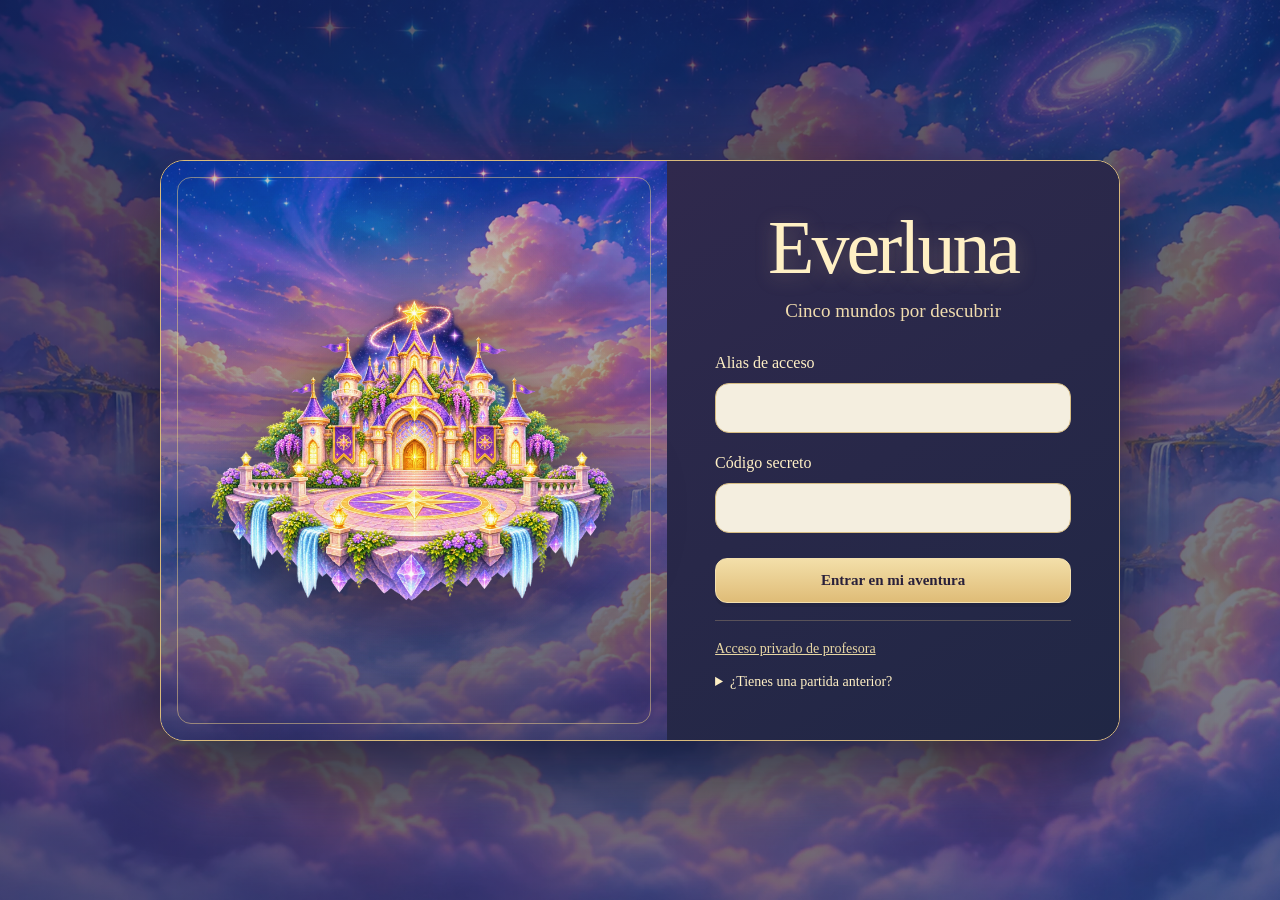
==== commit c1d50456: "Publica Everluna y el panel privado de gestión de alumnos" ====
--- a/index.html
+++ b/index.html
@@ -6,7 +6,7 @@
 <meta name="app-version" content="avatar-tienda-r2">
 <meta charset="utf-8">
 <meta name="viewport" content="width=device-width, initial-scale=1">
-<title>Vera y el archipiélago de las estrellas</title>
+<title>Everluna</title>
 <link rel="stylesheet" href="avatar.css">
 <style>
 :root{
@@ -85,9 +85,9 @@
 <link rel="stylesheet" href="illustrated-avatar.css">
 <link rel="stylesheet" href="magic-shop.css">
 </head>
-<body>
+<body class="classroom-gate">
 <header class="header">
-  <div class="brand"><div class="logo">🌟</div><div><b>Vera y el archipiélago de las estrellas</b><small>Semana 1 · aventura educativa jugable</small></div></div>
+  <div class="brand"><div class="logo">🌟</div><div><b>Everluna</b></div></div>
   <nav class="topnav">
     <button class="soft" onclick="go('home')">🏠 Inicio</button>
     <button class="soft" onclick="go('passport')">📖 Pasaporte</button>
@@ -96,7 +96,14 @@
     <button class="soft" id="motionBtn" onclick="toggleMotion()">✨ Animación: sí</button>
   </nav>
 </header>
-<main id="app"></main>
+<main id="app" class="everluna-app">
+  <section class="everluna-loading" role="status" aria-atomic="true">
+    <img src="assets/interfaz/moneda-estrella.svg" alt="" width="64" height="64">
+    <h1>Everluna</h1>
+    <p>Abriendo el libro de aventuras…</p>
+  </section>
+  <noscript><p>Activa JavaScript para abrir Everluna.</p></noscript>
+</main>
 <div class="footer-note">Esta versión mejorada conserva las 150 preguntas y añade un mapa más ilustrado, avatar personalizable, pistas más útiles, hitos de progreso y medallas más llamativas.</div>
 <script src="avatar.js"></script>
 <script src="avatar-palette.js"></script>
@@ -136,7 +143,7 @@
 state.characterSchemaVersion = 1;
 state.customizationInventory ??= {owned:['outfit-blue'],claimed:[]};
 state.futureFeatures ??= {currency:null,chests:null,shop:null};
-state.avatarName ??= 'Vera';
+state.avatarName ??= 'Explorador';
 state.awardsSeen ??= {};
 for(const [id] of DATA.worlds){state.worlds[id] = {results:{}, index:0, remaining:1800, started:false, reviewIndex:0, milestones:{}, unlockedScene:0,...state.worlds[id]};state.worlds[id].milestones ??= {};state.worlds[id].unlockedScene ??= 0}
 }
@@ -176,7 +183,7 @@
 function hintFor(q,w){if(q.hint && !q.hint.includes('Lee con calma'))return q.hint;const p=q.prompt.toLowerCase();if(w.id==='math'){if(/\+/.test(p))return '💡 Busca una suma. Junta las cantidades paso a paso.';if(/[−-]/.test(p)||/regalas|quedan|restan/.test(p))return '💡 Si algo se quita o se pierde, suele tocar restar.';if(/×|grupos/.test(p))return '💡 Piensa en grupos iguales: eso suele ser multiplicar.';if(/÷|repart/.test(p))return '💡 Si una cantidad se reparte por partes iguales, suele ser dividir.';if(/fracción|mitad|cuarto/.test(p))return '💡 Fíjate en cuántas partes iguales tiene el todo.';if(/metro|cent[ií]metro|kg|gramo|hora|min/.test(p))return '💡 Recuerda la equivalencia de la unidad de medida que aparece.';return '💡 Busca la palabra clave del problema y resuélvelo paso a paso.'}if(w.id==='nature'){if(/ecosistema/.test(p))return '💡 Piensa en los seres vivos, el lugar donde viven y lo que necesitan.';if(/agua/.test(p))return '💡 Recuerda para qué usamos el agua y cómo la cuidamos.';if(/cuerpo|salud/.test(p))return '💡 Piensa en un hábito saludable para el cuerpo.';return '💡 Observa qué necesita un ser vivo o qué ocurre en la naturaleza.'}if(w.id==='english'){if(/have|has/.test(p))return '💡 I, you, we, they usan have. He, she, it usan has.';if(/do|does|don/.test(p))return '💡 Do va con I, you, we, they. Does va con he, she, it.';if(/wear|play/.test(p))return '💡 Mira si la frase habla de ropa (wear) o de deportes/juegos (play).';if(/monday|tuesday|wednesday|thursday|friday|saturday|sunday|day/.test(p)||/ on /.test(' '+p+' '))return '💡 Con los días usamos on. Con las horas usamos at.';return '💡 Lee la frase en inglés y busca la palabra que encaja mejor.'}if(w.id==='val'){if(/subjecte/.test(p))return '💡 El subjecte és qui fa l\'acció o de qui es parla.';if(/predicat/.test(p))return '💡 El predicat explica què fa o com és el subjecte.';if(/apòstrof/.test(p))return '💡 Pensa si la paraula comença per vocal.';if(/accent/.test(p))return '💡 Llig la paraula i fixa\'t en la síl·laba tònica.';return '💡 Busca la pista gramatical principal de l\'oració.'}if(w.id==='span'){if(/sujeto/.test(p))return '💡 El sujeto dice quién realiza la acción.';if(/predicado/.test(p))return '💡 El predicado cuenta algo del sujeto: qué hace o cómo es.';if(/b\/v|mayúsc|acento| h /.test(p))return '💡 Fíjate en la ortografía concreta que se está trabajando.';return '💡 Lee la oración y busca la parte clave para responder.'}return '💡 Lee con calma y busca la idea más importante de la actividad.'}
 function gardenDecorations(){const map={math:['💎','🔷','💠','🧊','💎'],nature:['🌱','🌷','🌻','🌼','🌳'],english:['☁️','🌥️','🌈','🌙','⭐'],val:['🏮','🍊','🏮','🍊','✨'],span:['📗','📕','📘','📚','📖']};return WORLDS.flatMap(w=>Array.from({length:Math.floor(correctCount(w.id)/6)},(_,i)=>map[w.id][i]))}
 function decorForWorld(id){const map={math:['💎','🔷','💠','🧊','💎'],nature:['🌱','🌷','🌻','🌼','🌳'],english:['☁️','🌥️','🌈','🌙','⭐'],val:['🏮','🍊','🏮','🍊','✨'],span:['📗','📕','📘','📚','📖']};return Array.from({length:Math.floor(correctCount(id)/6)},(_,i)=>map[id][i])}
-function medalCards(currentOnly){const cards=[];for(const w of WORLDS){if(currentOnly && w.id!==currentOnly)continue;cards.push(`<div class="medal ${allDone(w.id)?'':'locked'}"><span class="icon">🏅</span><strong>${w.name}</strong><div>Semana 1 · Principiante</div><small>${allDone(w.id)?'Recorrido completado':'Recorrido pendiente'}</small></div>`);cards.push(`<div class="medal plus ${correctCount(w.id)===30?'':'locked'}"><span class="icon">🏅⁺</span><strong>${w.character} Plus</strong><div>Semana 1 · Principiante</div><small>${correctCount(w.id)===30?'30 estrellas conseguidas':'Faltan estrellas'}</small></div>`)}if(!currentOnly){cards.push(`<div class="medal ${allExploration()?'':'locked'}"><span class="icon">🌟</span><strong>Medalla Semanal de Vera</strong><div>Semana 1 · Principiante</div><small>${allExploration()?'Cinco recorridos completados':'Completa los cinco mundos'}</small></div>`);cards.push(`<div class="medal plus ${allPlus()?'':'locked'}"><span class="icon">🌟⁺</span><strong>Medalla Semanal Plus</strong><div>Semana 1 · Principiante</div><small>${allPlus()?'Todas las estrellas conseguidas':'Consigue las cinco Plus'}</small></div>`)}return cards.join('')}
+function medalCards(currentOnly){const cards=[];for(const w of WORLDS){if(currentOnly && w.id!==currentOnly)continue;cards.push(`<div class="medal ${allDone(w.id)?'':'locked'}"><span class="icon">🏅</span><strong>${w.name}</strong><div>Semana 1 · Principiante</div><small>${allDone(w.id)?'Recorrido completado':'Recorrido pendiente'}</small></div>`);cards.push(`<div class="medal plus ${correctCount(w.id)===30?'':'locked'}"><span class="icon">🏅⁺</span><strong>${w.character} Plus</strong><div>Semana 1 · Principiante</div><small>${correctCount(w.id)===30?'30 estrellas conseguidas':'Faltan estrellas'}</small></div>`)}if(!currentOnly){cards.push(`<div class="medal ${allExploration()?'':'locked'}"><span class="icon">🌟</span><strong>Medalla Semanal de Everluna</strong><div>Semana 1 · Principiante</div><small>${allExploration()?'Cinco recorridos completados':'Completa los cinco mundos'}</small></div>`);cards.push(`<div class="medal plus ${allPlus()?'':'locked'}"><span class="icon">🌟⁺</span><strong>Medalla Semanal Plus</strong><div>Semana 1 · Principiante</div><small>${allPlus()?'Todas las estrellas conseguidas':'Consigue las cinco Plus'}</small></div>`)}return cards.join('')}
 function worldPalette(id){return {math:['#d8f2ff','#73cbff','#67bb7e'],nature:['#ebfddd','#98dd89','#6dc069'],english:['#f0e7ff','#c8b2ff','#8ecaff'],val:['#e0f4f5','#a0d5df','#85b9c5'],span:['#ffe9ec','#ffb2b8','#7ac163']}[id]}
 function renderWorld(){renderIllustratedWorld()}
 function selectStop(i){const p=st(active);if(p.results[i]==='miss'){review=true;p.reviewIndex=i;screen='question';render()}else if(i===p.index&&!allDone(active))startRound();else if(p.results[i]==='ok')showModal('⭐ Ya conseguida','Esa prueba ya tiene su estrella. Puedes seguir avanzando o repasar las pendientes.','⭐');else showModal('Sigue el camino','Empieza por tu parada actual para no perderte en la aventura.','🧭')}
@@ -188,15 +195,15 @@
 function questionInput(q,i){const seed=(review?i+31:i+5),opts=(q.options&&review?shuffle(q.options,seed):q.options);if(q.type==='choice'||q.type==='story')return `<div class="options">${opts.map(o=>`<button class="option ${selection===o?'selected':''}" onclick="pick(${JSON.stringify(o).replace(/"/g,'&quot;')})">${esc(o)}</button>`).join('')}</div>`;if(q.type==='fill')return `<label for="answer">Escribe la palabra o el número:</label><input class="entry" id="answer" autocomplete="off" spellcheck="false" placeholder="Escribe aquí" value="${esc(selection)}" oninput="selection=this.value" onkeydown="if(event.key==='Enter')check()">`;if(q.type==='match')return `<p class="muted">Elige una respuesta para cada elemento. No hace falta arrastrar.</p>${q.answer.map(([left,right],j)=>`<div class="selectline"><strong>${esc(left)}</strong><select onchange="pairState[${j}]=this.value"><option value="">Selecciona su pareja…</option>${shuffle(q.answer.map(x=>x[1]),i+j+7).map(v=>`<option ${pairState[j]===v?'selected':''} value="${esc(v)}">${esc(v)}</option>`).join('')}</select></div>`).join('')}`;if(q.type==='classify')return `<p class="muted">Elige el grupo de cada palabra.</p>${q.answer.items.map(([item,cat],j)=>`<div class="selectline"><strong>${esc(item)}</strong><div class="rowline">${q.answer.categories.map(c=>`<button class="${classState[j]===c?'primary':'soft'}" style="padding:8px 12px" onclick="classState[${j}]=${JSON.stringify(c).replace(/"/g,'&quot;')};renderQuestion(false)">${esc(c)}</button>`).join('')}</div></div>`).join('')}`;return ''}
 function pick(v){selection=v;renderQuestion(false)}
 function milestoneCheck(id){const p=st(id),done=attempted(id);const messages={10:['🌟 Tramo 1 conseguido','Has llegado a 10 preguntas. El camino se anima y el mundo empieza a despertar.'],20:['🏠 El mundo cobra vida','Ya llevas 20 preguntas. Han aparecido más casitas y un habitante nuevo.'],30:['🗺️ Recorrido completado','Has llegado al final del recorrido. Ya puedes conseguir la medalla de exploración.']};if(messages[done]&&!p.milestones[done]&&!review){p.milestones[done]=true;modal={icon:done===30?'🏅':done===20?'🏠':'🌟',title:messages[done][0],text:messages[done][1]}}}
-function checkAwards(){const unlocks=[];for(const w of WORLDS){if(allDone(w.id)&&!state.awardsSeen['medal_'+w.id]){state.awardsSeen['medal_'+w.id]=true;unlocks.push({icon:'🏅',title:'Medalla de exploración conseguida',text:`Has completado el recorrido de ${w.name}.`})}if(correctCount(w.id)===30&&!state.awardsSeen['plus_'+w.id]){state.awardsSeen['plus_'+w.id]=true;unlocks.push({icon:'🏅⁺',title:'Medalla Plus conseguida',text:`Has reunido las 30 estrellas de ${w.name}.`})}}if(allExploration()&&!state.awardsSeen.week){state.awardsSeen.week=true;unlocks.push({icon:'🌟',title:'Medalla Semanal de Vera',text:'Has completado los cinco recorridos de la semana.'})}if(allPlus()&&!state.awardsSeen.weekplus){state.awardsSeen.weekplus=true;unlocks.push({icon:'🌟⁺',title:'Medalla Semanal Plus',text:'Has conseguido todas las estrellas de la semana.'})}if(unlocks.length)modal=unlocks[0];reconcileMedalCollection('gameplay')}
+function checkAwards(){const unlocks=[];for(const w of WORLDS){if(allDone(w.id)&&!state.awardsSeen['medal_'+w.id]){state.awardsSeen['medal_'+w.id]=true;unlocks.push({icon:'🏅',title:'Medalla de exploración conseguida',text:`Has completado el recorrido de ${w.name}.`})}if(correctCount(w.id)===30&&!state.awardsSeen['plus_'+w.id]){state.awardsSeen['plus_'+w.id]=true;unlocks.push({icon:'🏅⁺',title:'Medalla Plus conseguida',text:`Has reunido las 30 estrellas de ${w.name}.`})}}if(allExploration()&&!state.awardsSeen.week){state.awardsSeen.week=true;unlocks.push({icon:'🌟',title:'Medalla Semanal de Everluna',text:'Has completado los cinco recorridos de la semana.'})}if(allPlus()&&!state.awardsSeen.weekplus){state.awardsSeen.weekplus=true;unlocks.push({icon:'🌟⁺',title:'Medalla Semanal Plus',text:'Has conseguido todas las estrellas de la semana.'})}if(unlocks.length)modal=unlocks[0];reconcileMedalCollection('gameplay')}
 function check(){if(feedback||paused||(expired&&!review))return;const p=st(active),i=currentIndex(),q=QUESTIONS[active][i];let ok=false;if(q.type==='match'){if(q.answer.some((x,j)=>!pairState[j]))return showModal('Te falta una pareja','Elige una pareja para cada elemento.','🔎');ok=q.answer.every(([a,b],j)=>pairState[j]===b)}else if(q.type==='classify'){if(q.answer.items.some((x,j)=>!classState[j]))return showModal('Te falta clasificar','Clasifica todos los elementos antes de comprobar.','🔎');ok=q.answer.items.every(([a,b],j)=>classState[j]===b)}else{if(!String(selection).trim())return showModal('Falta tu respuesta','Selecciona o escribe una respuesta antes de comprobar.','✏️');ok=norm(selection,q.strict)===norm(q.answer,q.strict)}if(ok)p.results[i]='ok';else if(p.results[i]!=='ok')p.results[i]='miss';feedback={ok};stopTimer();if(!review)p.index=Math.min(30,Math.max(p.index,i+1));milestoneCheck(active);checkAwards();reconcileStarCoins(review?'migration':'gameplay');reconcileStickers('gameplay');save();renderQuestion(false)}
 function nextQuestion(){const p=st(active),old=currentIndex();feedback=null;showHint=false;selection='';pairState={};classState={};if(review){const errs=pending(active),j=errs.find(x=>x>old);if(j===undefined){if(errs.length){p.reviewIndex=errs[0];modal={icon:'🔁',title:'Vuelta de repaso terminada',text:'Puedes seguir practicando las que aún quedan pendientes.'};screen='world';render();return}else{modal={icon:'⭐',title:'¡Todas recuperadas!',text:'Ya has conseguido todas las estrellas pendientes de este mundo.'};screen='world';render();return}}p.reviewIndex=j}else{if(p.index>=30){screen='world';render();return}}save();renderQuestion()}
 function pauseGame(){paused=!paused;save();renderQuestion(false)}
 function toggleClock(){state.clockVisible=!state.clockVisible;save();renderQuestion(false)}
 function continueWithoutTime(){expired=false;st(active).remaining=0;review=false;noTime=true;renderQuestion(false)}
-function renderQuestion(reset=true){syncWorldScene();stopTimer();const w=world(active),p=st(active),i=currentIndex(),q=QUESTIONS[active][i];if(!q){screen='world';render();return}setApp(`<section class="screen question-grid"><div class="question-card"><div class="progress-banner"><span class="label">${w.emoji} ${w.name} · ${review?'🔎 Repaso':'📍 Prueba '+(i+1)+' de 30'}</span><span class="pill">${review?'Sin cronómetro':noTime?'⏱️ Sin tiempo':state.clockVisible?`⏱️ <span id="clock">${formatTime(p.remaining)}</span>`:'⏱️ Oculto'}</span></div>${expired&&!review&&!feedback?`<div class="feedback error"><h3>⏰ Tiempo terminado</h3><p>¡Buen trabajo! Todo está guardado. Puedes seguir sin reloj, sin perder estrellas.</p><div class="actions">${btn('Continuar sin tiempo','continueWithoutTime()','primary')}${btn('Guardar y salir',"go('world')")}</div></div>`:paused&&!feedback?`<div class="feedback"><h3>🌿 Pausa</h3><p>Descansa cuanto necesites. El reloj está detenido.</p><div class="actions">${btn('▶ Volver al juego','pauseGame()','primary')}</div></div>`:feedback?`<div class="feedback ${feedback.ok?'':'error'}"><div class="confetti">${companionArt(active,feedback.ok?'celebrate':'help',96)} ${feedback.ok?'⭐ 🌸 ✨':'🌱 💛'}</div><h3>${feedback.ok?'¡Lo has conseguido, Vera!':'Vamos a descubrirlo juntas'}</h3><p>${esc(q.explain)}</p>${!feedback.ok&&review?'<p>Esta pregunta seguirá en tu lista para practicar otra vez.</p>':''}${modal?`<div class="medal unlock" style="margin-top:12px"><span class="icon">${modal.icon}</span><strong>${modal.title}</strong><div>${modal.text}</div></div>`:''}</div><div class="actions">${btn(review?'Siguiente repaso →':'Siguiente →','modal=null;nextQuestion()','primary')}${btn('Guardar y salir',"go('world')")}</div>`:`<div class="rowline" style="justify-content:space-between;margin-bottom:10px"><strong>${w.character} está contigo 🌟</strong><div class="rowline">${!review?btn(paused?'▶ Reanudar':'⏸ Pausa','pauseGame()','soft'):''}${!review?btn(state.clockVisible?'🙈 Ocultar reloj':'👁 Mostrar reloj','toggleClock()','soft'):''}</div></div><div class="prompt-title">${esc(q.prompt)}</div>${questionInput(q,i)}${showHint?`<div class="hint">${esc(hintFor(q,w))}</div>`:''}<div class="actions">${btn('Comprobar ✓','check()','primary')}${btn('💡 Pista','showHint=true;renderQuestion(false)')}${btn('Guardar y salir',"go('world')")}</div><p class="tag">Puedes leer con calma. Si te equivocas, verás una explicación y podrás seguir.</p>`}</div><div class="sidecol"><div class="side"><span class="label">🧭 Progreso</span><div class="compact"><div class="item"><span>⭐ Estrellas</span><strong>${correctCount(active)}/30</strong></div><div class="item"><span>🔎 Pendientes</span><strong>${pending(active).length}</strong></div><div class="item"><span>Tramo</span><strong>${review?'Repaso':Math.floor(i/6)+1} / 5</strong></div></div><div class="bar" style="margin-top:12px"><span style="width:${Math.round(correctCount(active)/30*100)}%"></span></div></div><div class="side"><span class="label">🌟 Hitos</span><div class="compact"><div class="item"><span>10 preguntas</span><strong>${st(active).milestones[10]?'✅':'○'}</strong></div><div class="item"><span>20 preguntas</span><strong>${st(active).milestones[20]?'✅':'○'}</strong></div><div class="item"><span>30 preguntas</span><strong>${st(active).milestones[30]?'✅':'○'}</strong></div></div></div><div class="side"><span class="label">🧍 Avatar</span><div style="display:grid;place-items:center">${renderAvatar(.72)}</div></div></div></section>`);if(!feedback&&!paused&&!expired)startTimer();if(WORLD_SCENES[active])decorateWorldQuestion(reset)}
+function renderQuestion(reset=true){syncWorldScene();stopTimer();const w=world(active),p=st(active),i=currentIndex(),q=QUESTIONS[active][i];if(!q){screen='world';render();return}setApp(`<section class="screen question-grid"><div class="question-card"><div class="progress-banner"><span class="label">${w.emoji} ${w.name} · ${review?'🔎 Repaso':'📍 Prueba '+(i+1)+' de 30'}</span><span class="pill">${review?'Sin cronómetro':noTime?'⏱️ Sin tiempo':state.clockVisible?`⏱️ <span id="clock">${formatTime(p.remaining)}</span>`:'⏱️ Oculto'}</span></div>${expired&&!review&&!feedback?`<div class="feedback error"><h3>⏰ Tiempo terminado</h3><p>¡Buen trabajo! Todo está guardado. Puedes seguir sin reloj, sin perder estrellas.</p><div class="actions">${btn('Continuar sin tiempo','continueWithoutTime()','primary')}${btn('Guardar y salir',"go('world')")}</div></div>`:paused&&!feedback?`<div class="feedback"><h3>🌿 Pausa</h3><p>Descansa cuanto necesites. El reloj está detenido.</p><div class="actions">${btn('▶ Volver al juego','pauseGame()','primary')}</div></div>`:feedback?`<div class="feedback ${feedback.ok?'':'error'}"><div class="confetti">${companionArt(active,feedback.ok?'celebrate':'help',96)} ${feedback.ok?'⭐ 🌸 ✨':'🌱 💛'}</div><h3>${feedback.ok?'¡Lo has conseguido!':'Vamos a descubrirlo'}</h3><p>${esc(q.explain)}</p>${!feedback.ok&&review?'<p>Esta pregunta seguirá en tu lista para practicar otra vez.</p>':''}${modal?`<div class="medal unlock" style="margin-top:12px"><span class="icon">${modal.icon}</span><strong>${modal.title}</strong><div>${modal.text}</div></div>`:''}</div><div class="actions">${btn(review?'Siguiente repaso →':'Siguiente →','modal=null;nextQuestion()','primary')}${btn('Guardar y salir',"go('world')")}</div>`:`<div class="rowline" style="justify-content:space-between;margin-bottom:10px"><strong>${w.character} está contigo 🌟</strong><div class="rowline">${!review?btn(paused?'▶ Reanudar':'⏸ Pausa','pauseGame()','soft'):''}${!review?btn(state.clockVisible?'🙈 Ocultar reloj':'👁 Mostrar reloj','toggleClock()','soft'):''}</div></div><div class="prompt-title">${esc(q.prompt)}</div>${questionInput(q,i)}${showHint?`<div class="hint">${esc(hintFor(q,w))}</div>`:''}<div class="actions">${btn('Comprobar ✓','check()','primary')}${btn('💡 Pista','showHint=true;renderQuestion(false)')}${btn('Guardar y salir',"go('world')")}</div><p class="tag">Puedes leer con calma. Si te equivocas, verás una explicación y podrás seguir.</p>`}</div><div class="sidecol"><div class="side"><span class="label">🧭 Progreso</span><div class="compact"><div class="item"><span>⭐ Estrellas</span><strong>${correctCount(active)}/30</strong></div><div class="item"><span>🔎 Pendientes</span><strong>${pending(active).length}</strong></div><div class="item"><span>Tramo</span><strong>${review?'Repaso':Math.floor(i/6)+1} / 5</strong></div></div><div class="bar" style="margin-top:12px"><span style="width:${Math.round(correctCount(active)/30*100)}%"></span></div></div><div class="side"><span class="label">🌟 Hitos</span><div class="compact"><div class="item"><span>10 preguntas</span><strong>${st(active).milestones[10]?'✅':'○'}</strong></div><div class="item"><span>20 preguntas</span><strong>${st(active).milestones[20]?'✅':'○'}</strong></div><div class="item"><span>30 preguntas</span><strong>${st(active).milestones[30]?'✅':'○'}</strong></div></div></div><div class="side"><span class="label">🧍 Avatar</span><div style="display:grid;place-items:center">${renderAvatar(.72)}</div></div></div></section>`);if(!feedback&&!paused&&!expired)startTimer();if(WORLD_SCENES[active])decorateWorldQuestion(reset)}
 function renderGarden(){setApp(`<section class="screen"><div class="panel"><span class="label">🌷 Tu lugar tranquilo</span><h1>Mi rincón de estrellas</h1><p>Cada seis estrellas de un mundo aparece un nuevo tesoro para tu jardín. Se desbloquean en orden, sin compras ni sorpresas aleatorias.</p><div class="garden-grid">${gardenDecorations().map(x=>`<div class="decor">${x}</div>`).join('')||'🌿 Tu jardín se llenará de tesoros cuando ganes estrellas.'}</div><h2 style="margin-top:20px">Medallas de la Semana 1</h2><div class="medals">${medalCards()}</div><div class="actions">${btn('📖 Pasaporte de aventuras',"go('passport')",'primary')}${btn('🗺️ Seguir explorando',"go('home')")}</div></div></section>`)}
-function renderPassport(){setApp(`<section class="screen"><div class="panel"><span class="label">📖 Pasaporte de aventuras</span><h1>Los sellos de Vera</h1><p>Un sello significa que has recorrido las 30 pruebas. La medalla Plus significa que también has recuperado todas las estrellas.</p><div class="medals">${WORLDS.map(w=>`<div class="side"><div style="display:grid;place-items:center">${companionArt(w.id,'welcome',84)}</div><h3>${w.name}</h3><p>${allDone(w.id)?'✅ Sello conseguido':'○ Sello pendiente'}</p><p>⭐ ${correctCount(w.id)}/30</p><p>${correctCount(w.id)===30?'🏅 Plus conseguida':'🔎 '+pending(w.id).length+' pendientes de repaso'}</p>${btn('Visitar mundo',`openWorld('${w.id}')`)}</div>`).join('')}</div><div class="actions">${btn('🌷 Mi rincón',"go('garden')",'primary')}${btn('🗺️ Volver a mundos',"go('home')")}</div></div></section>`)}
+function renderPassport(){setApp(`<section class="screen"><div class="panel"><span class="label">📖 Pasaporte de aventuras</span><h1>Los sellos de Everluna</h1><p>Un sello significa que has recorrido las 30 pruebas. La medalla Plus significa que también has recuperado todas las estrellas.</p><div class="medals">${WORLDS.map(w=>`<div class="side"><div style="display:grid;place-items:center">${companionArt(w.id,'welcome',84)}</div><h3>${w.name}</h3><p>${allDone(w.id)?'✅ Sello conseguido':'○ Sello pendiente'}</p><p>⭐ ${correctCount(w.id)}/30</p><p>${correctCount(w.id)===30?'🏅 Plus conseguida':'🔎 '+pending(w.id).length+' pendientes de repaso'}</p>${btn('Visitar mundo',`openWorld('${w.id}')`)}</div>`).join('')}</div><div class="actions">${btn('🌷 Mi rincón',"go('garden')",'primary')}${btn('🗺️ Volver a mundos',"go('home')")}</div></div></section>`)}
 window.addEventListener('pagehide',save);document.addEventListener('visibilitychange',()=>{if(document.hidden&&screen==='question'&&!review&&!feedback&&!paused){paused=true;stopTimer();save()}});if(!state.motion){document.body.classList.add('reduced')}$('motionBtn').textContent='✨ Animación: '+(state.motion?'sí':'no');classroomBoot();
 </script>
 </body>
--- a/world-scene.css
+++ b/world-scene.css
@@ -47,3 +47,8 @@
 
 .world-question-journey{top:115px}
 .illustrated-world-question .question-grid{padding-top:165px}
+
+.weekly-world{background:transparent}
+.weekly-world .mission-shell{background:linear-gradient(#14213f66,#152341ab)}
+.weekly-world .mission-navigation{flex-wrap:wrap;gap:12px}
+.weekly-world .mission-content{max-width:960px;margin-inline:auto}
--- a/medal-room.css
+++ b/medal-room.css
@@ -4,7 +4,7 @@
 .collection-medal{display:flex;flex-direction:column;align-items:center;justify-content:start;gap:5px;padding:8px 5px 12px;background:none;border:0;border-radius:25px;box-shadow:none;color:#ffedc1;text-shadow:0 1px 5px #1e1139;min-height:190px;cursor:pointer}.collection-medal strong{font:14px Georgia,serif}.collection-medal>span:not(.medal-art-placeholder){font-size:12px}.collection-medal small{font-size:10px}.collection-medal:hover{background:#fff6d30a;box-shadow:none;filter:drop-shadow(0 0 8px #f5dc9255);transform:translateY(-3px)}.collection-medal:focus-visible,.medal-room-home:focus-visible{outline:2px solid #f7d899;outline-offset:3px}
 .medal-art-placeholder{position:relative;width:100px;height:110px;display:flex;flex-direction:column;align-items:center;justify-content:center;gap:8px;border:2px solid #d8c29399;border-radius:48% 48% 44% 44%;background:radial-gradient(ellipse at 35% 30%,#bed4ed30,#4e3a6720 70%);box-shadow:inset 0 0 0 5px #d7bc7a1a}.medal-art-placeholder>span{font:18px Georgia,serif;color:#e7d8b8;letter-spacing:2px}.medal-art-placeholder>small{font-size:8px;max-width:65px;line-height:1.3;color:#e4d6b5}.medal-pending .medal-art-placeholder,.medal-pending .collection-medal-image{opacity:.5;filter:saturate(.25)}.medal-obtained .medal-art-placeholder{border-color:#ffe09b;box-shadow:0 0 18px #ffe39a66,inset 0 0 15px #e6c27c44}.medal-obtained .collection-medal-image{filter:drop-shadow(0 0 10px #ffe39a66)}.collection-medal-image{display:block;width:100px;height:110px;object-fit:contain}.medal-new{animation:medal-room-unlock 1.6s ease-out both}
 .medal-shelf:nth-child(3) .medal-gallery{grid-template-columns:repeat(auto-fit,minmax(150px,210px));justify-content:center}.medal-room-footer{text-align:center;font-size:11px;line-height:1.7}.medal-room-footer button{background:none;color:#fff0c7;border:1px solid #e9cb8b77;border-radius:20px;box-shadow:none;min-height:44px;padding:10px 18px;margin:5px;cursor:pointer}.in-medal-room .modal{background:linear-gradient(#fff9ed,#e8e3f1);max-height:85svh;overflow:auto}.in-medal-room .modal .burst:empty{display:none}
-.medal-celebration-toast{position:fixed;z-index:80;right:15px;bottom:16px;max-width:min(390px,calc(100vw - 30px));padding:18px 20px;border:1px solid #edcc80;border-radius:24px;background:linear-gradient(135deg,#26365af5,#614775f5);color:#fff0c2;box-shadow:0 0 25px #f0cb6640;font:14px Georgia,serif;animation:medal-room-unlock 1.3s ease-out both}.medal-celebration-toast p{font-size:12px;line-height:1.6}.medal-celebration-toast button{border:1px solid #e7c77f88;border-radius:18px;background:#fff0c512;color:#fff0c5;font:12px Georgia,serif;padding:8px 13px;min-height:40px;margin-right:8px;box-shadow:none}
+.medal-celebration-toast{position:fixed;z-index:195;right:15px;bottom:16px;max-width:min(390px,calc(100vw - 30px));padding:18px 20px;border:1px solid #edcc80;border-radius:24px;background:linear-gradient(135deg,#26365af5,#614775f5);color:#fff0c2;box-shadow:0 0 25px #f0cb6640;font:14px Georgia,serif;animation:medal-room-unlock 1.3s ease-out both}.medal-celebration-toast p{font-size:12px;line-height:1.6}.medal-celebration-toast button{border:1px solid #e7c77f88;border-radius:18px;background:#fff0c512;color:#fff0c5;font:12px Georgia,serif;padding:8px 13px;min-height:40px;margin-right:8px;box-shadow:none}
 @keyframes medal-room-unlock{0%{opacity:0;transform:translateY(15px);filter:drop-shadow(0 0 18px #ffe6a5)}50%{opacity:1;filter:drop-shadow(0 0 25px #ffe6a5)}100%{opacity:1;transform:translateY(0);filter:none}}
 @media(max-width:700px){.medal-room{padding:105px 12px 25px}.medal-room-heading{margin-bottom:28px}.medal-room-heading h1{font-size:32px}.medal-shelf h2{font-size:23px}.medal-shelf>p{font-size:11px}.medal-gallery{grid-template-columns:repeat(2,minmax(0,1fr));gap:9px}.collection-medal{min-height:185px}.medal-room-wallet{font-size:10px}.medal-room-wallet strong{font-size:11px}.medal-room-home{font-size:10px;min-height:58px}.medal-room-home img{width:44px;height:44px}.medal-shelf:nth-child(3) .medal-gallery{grid-template-columns:minmax(150px,210px)}}
 @media(prefers-reduced-motion:reduce){.medal-new,.medal-celebration-toast{animation:none}.collection-medal:hover{transform:none}}.reduced .medal-new,.reduced .medal-celebration-toast{animation:none}.reduced .collection-medal:hover{transform:none}
--- a/sticker-album.css
+++ b/sticker-album.css
@@ -5,5 +5,5 @@
 @media(max-width:700px){.sticker-album{padding:90px 12px 22px}.sticker-album h1{margin-bottom:20px}.sticker-book{grid-template-columns:1fr;min-height:540px;border-width:5px}.sticker-book:after{display:none}.sticker-leaf{padding:25px 14px;border-radius:10px}.owned-sticker{min-width:105px;min-height:175px}.owned-sticker img{height:160px}.album-page-controls{gap:12px}.album-page-controls button{padding:10px 13px;font-size:12px}.sticker-book-inscription{font-size:19px}}
 @media(prefers-reduced-motion:reduce){.album-turning .sticker-leaf{animation:none}.owned-sticker{transition:none}}.reduced .album-turning .sticker-leaf{animation:none}.reduced .owned-sticker{transition:none}
 /* Illustrated collection: larger cards, unrevealed pending art and touch targets. */
-.album-collection-count{text-align:center;font:16px Georgia,serif;color:#f8e2b0;margin:0 0 24px}.sticker-album h1{margin-bottom:12px}.sticker-pasteboard{gap:30px}.owned-sticker,.locked-sticker{width:min(100%,260px);min-width:0;min-height:300px;padding:8px;background:none;border:0;box-shadow:none;color:#47354f;display:flex;flex-direction:column;align-items:center;justify-content:center;gap:10px;cursor:pointer}.owned-sticker img{height:245px;width:100%;object-fit:contain}.locked-sticker:hover{background:none;box-shadow:none;transform:translateY(-3px)}.sticker-state{font:12px system-ui;color:#6f586a}.sticker-card-back{position:relative;display:grid;place-items:center;width:180px;max-width:100%;height:240px;overflow:hidden;border:2px solid #bca064;border-radius:18px;background:radial-gradient(ellipse at 40% 20%,#655788,#292b50 70%);box-shadow:inset 0 0 0 6px #d6b77d30,0 5px 12px #4b315d40}.sticker-card-back:after{content:'';width:65px;height:65px;background:linear-gradient(150deg,#eddaa0,#a88c60);clip-path:polygon(50% 0,61% 35%,98% 35%,68% 57%,79% 93%,50% 72%,21% 93%,32% 57%,2% 35%,39% 35%);filter:drop-shadow(0 0 10px #e6cd9b);position:absolute}.sticker-card-back img{width:100%;height:100%;object-fit:contain;filter:brightness(0);opacity:.18}.locked-sticker strong{font:14px Georgia,serif;text-align:center}.owned-sticker:focus-visible,.locked-sticker:focus-visible{outline:3px solid #6c5396;outline-offset:4px;border-radius:18px}.sticker-detail img{width:min(100%,470px);height:auto;max-height:65svh;object-fit:contain}.in-sticker-album .modal{max-width:650px}.sticker-celebration{position:fixed;z-index:160;left:50%;bottom:24px;transform:translateX(-50%);width:min(540px,calc(100vw - 32px));display:flex;flex-wrap:wrap;gap:12px;padding:22px;border-radius:24px;border:2px solid #e3c17c;background:radial-gradient(ellipse at 30% 10%,#655181,#222b4d);color:#fff0c9;box-shadow:0 0 40px #dcc08955;animation:sticker-reveal .7s ease both}.sticker-celebration strong,.sticker-celebration span{width:100%}.sticker-celebration button{min-height:44px;background:#3b355b;color:#fff2cf;border:1px solid #e6cb90;border-radius:18px;padding:10px 18px}@keyframes sticker-reveal{from{opacity:0;translate:0 20px}to{opacity:1;translate:0 0}}@media(min-width:701px){.sticker-pasteboard{flex-wrap:nowrap;flex-direction:column;align-items:center}.sticker-book{max-width:1250px}.sticker-leaf{padding:26px 18px}}@media(max-width:700px){.owned-sticker img{height:270px}.owned-sticker,.locked-sticker{min-height:320px}.sticker-pasteboard{flex-direction:column;align-items:center}.sticker-card-back{width:195px;height:260px}.sticker-leaf{padding:26px 15px}.album-wallet{max-width:160px}.sticker-detail img{max-height:60svh}}@media(prefers-reduced-motion:reduce){.sticker-celebration{animation:none}}.reduced .sticker-celebration{animation:none}
+.album-collection-count{text-align:center;font:16px Georgia,serif;color:#f8e2b0;margin:0 0 24px}.sticker-album h1{margin-bottom:12px}.sticker-pasteboard{gap:30px}.owned-sticker,.locked-sticker{width:min(100%,260px);min-width:0;min-height:300px;padding:8px;background:none;border:0;box-shadow:none;color:#47354f;display:flex;flex-direction:column;align-items:center;justify-content:center;gap:10px;cursor:pointer}.owned-sticker img{height:245px;width:100%;object-fit:contain}.locked-sticker:hover{background:none;box-shadow:none;transform:translateY(-3px)}.sticker-state{font:12px system-ui;color:#6f586a}.sticker-card-back{position:relative;display:grid;place-items:center;width:180px;max-width:100%;height:240px;overflow:hidden;border:2px solid #bca064;border-radius:18px;background:radial-gradient(ellipse at 40% 20%,#655788,#292b50 70%);box-shadow:inset 0 0 0 6px #d6b77d30,0 5px 12px #4b315d40}.sticker-card-back:after{content:'';width:65px;height:65px;background:linear-gradient(150deg,#eddaa0,#a88c60);clip-path:polygon(50% 0,61% 35%,98% 35%,68% 57%,79% 93%,50% 72%,21% 93%,32% 57%,2% 35%,39% 35%);filter:drop-shadow(0 0 10px #e6cd9b);position:absolute}.sticker-card-back img{width:100%;height:100%;object-fit:contain;filter:brightness(0);opacity:.18}.locked-sticker strong{font:14px Georgia,serif;text-align:center}.owned-sticker:focus-visible,.locked-sticker:focus-visible{outline:3px solid #6c5396;outline-offset:4px;border-radius:18px}.sticker-detail img{width:min(100%,470px);height:auto;max-height:65svh;object-fit:contain}.in-sticker-album .modal{max-width:650px}.sticker-celebration{position:fixed;z-index:195;left:50%;bottom:24px;transform:translateX(-50%);width:min(540px,calc(100vw - 32px));display:flex;flex-wrap:wrap;gap:12px;padding:22px;border-radius:24px;border:2px solid #e3c17c;background:radial-gradient(ellipse at 30% 10%,#655181,#222b4d);color:#fff0c9;box-shadow:0 0 40px #dcc08955;animation:sticker-reveal .7s ease both}.sticker-celebration strong,.sticker-celebration span{width:100%}.sticker-celebration button{min-height:44px;background:#3b355b;color:#fff2cf;border:1px solid #e6cb90;border-radius:18px;padding:10px 18px}@keyframes sticker-reveal{from{opacity:0;translate:0 20px}to{opacity:1;translate:0 0}}@media(min-width:701px){.sticker-pasteboard{flex-wrap:nowrap;flex-direction:column;align-items:center}.sticker-book{max-width:1250px}.sticker-leaf{padding:26px 18px}}@media(max-width:700px){.owned-sticker img{height:270px}.owned-sticker,.locked-sticker{min-height:320px}.sticker-pasteboard{flex-direction:column;align-items:center}.sticker-card-back{width:195px;height:260px}.sticker-leaf{padding:26px 15px}.album-wallet{max-width:160px}.sticker-detail img{max-height:60svh}}@media(prefers-reduced-motion:reduce){.sticker-celebration{animation:none}}.reduced .sticker-celebration{animation:none}
 .guardian-ember .guardian-aura{background:radial-gradient(ellipse,#ffbb6655,transparent 70%)}
--- a/classroom.css
+++ b/classroom.css
@@ -3,3 +3,30 @@
 .classroom-gate>.header,.classroom-gate>.footer-note{display:none}
 /* The save notice must never cover the map's touch targets. */
 .cloud-status{pointer-events:none}.cloud-status button{pointer-events:auto}
+
+/* The illustrated book cover belongs to the access screens, independently of the map. */
+body.classroom-gate{background-color:#12132e;background-image:linear-gradient(135deg,#181633bc,#11182c8c),url('assets/escenario/optimizado/cielo-magico.webp')}
+.classroom-gate .everluna-app{min-height:100svh;display:grid;place-items:center;margin:auto;padding:clamp(16px,4vw,48px);max-width:none;box-sizing:border-box}
+.everluna-entry{--book-gold:#e5c887;box-sizing:border-box;width:min(100%,960px);display:grid;grid-template-columns:1.12fr 1fr;overflow:hidden;border:1px solid #d9ba7c;border-radius:24px;background:#1e2347;box-shadow:0 24px 80px #090b20aa}
+.everluna-cover{position:relative;display:grid;place-items:center;min-width:0;min-height:410px;isolation:isolate;background:radial-gradient(ellipse at 50% 46%,#e2c59855 0,transparent 57%),linear-gradient(#29204c44,#151935b0),url('assets/escenario/optimizado/cielo-magico.webp') center/cover}
+.everluna-cover::before{content:'';position:absolute;inset:16px;border:1px solid #e5c88788;border-radius:14px;pointer-events:none}
+.everluna-cover img{width:90%;height:auto;max-height:470px;object-fit:contain;filter:drop-shadow(0 20px 34px #111128b0)}
+.everluna-entry .student-login-card{width:auto;margin:0;padding:clamp(24px,5vw,48px);border:0;border-radius:0;background:linear-gradient(150deg,#30294d,#202745);box-shadow:none;min-width:0}
+.everluna-entry h1,.everluna-loading h1{margin:0;color:#fff0c4;font-size:clamp(45px,8vw,76px);font-weight:normal;text-align:center;line-height:1;letter-spacing:-.04em;text-shadow:0 3px 20px #e4c08344}
+.everluna-intro{margin:12px 0 26px;text-align:center;color:#f0dcae;font-size:clamp(15px,2vw,19px)}
+.everluna-entry form button{margin-top:7px;border-color:#f3dfad;background:linear-gradient(#f3dfa9,#dfbc77);color:#29203a;font-weight:700;border-radius:12px}
+.everluna-entry form button:hover{background:#fae9c0}
+.everluna-entry-links{display:grid;gap:12px;margin-top:17px;padding-top:17px;border-top:1px solid #e5c88744;font-size:14px}
+.everluna-entry-links summary{cursor:pointer}.everluna-entry-links p{margin-bottom:8px}
+.everluna-entry .classroom-error:empty{display:none}
+.everluna-entry :focus-visible{outline:2px solid #ffdf96;outline-offset:3px}
+.everluna-loading{display:grid;justify-items:center;gap:21px;width:min(100%,420px);padding:36px 25px;text-align:center;box-sizing:border-box;border:1px solid #d9ba7c99;border-radius:24px;background:#1c2146e8;box-shadow:0 20px 65px #0b0c23b8}
+.everluna-loading img{animation:everluna-lantern 2s ease-in-out infinite}
+.everluna-loading p{margin:0;color:#f0dcae;font-size:18px}
+@keyframes everluna-lantern{50%{transform:translateY(-7px);filter:drop-shadow(0 0 12px #ffe3a0)}}
+@media(max-width:720px){
+ .everluna-entry{grid-template-columns:1fr;max-width:440px}
+ .everluna-cover{min-height:0;height:clamp(120px,26svh,220px)}
+ .everluna-cover::before{inset:10px}.everluna-cover img{height:100%;width:auto;max-width:90%}
+}
+@media(prefers-reduced-motion:reduce){.everluna-loading img{animation:none}}
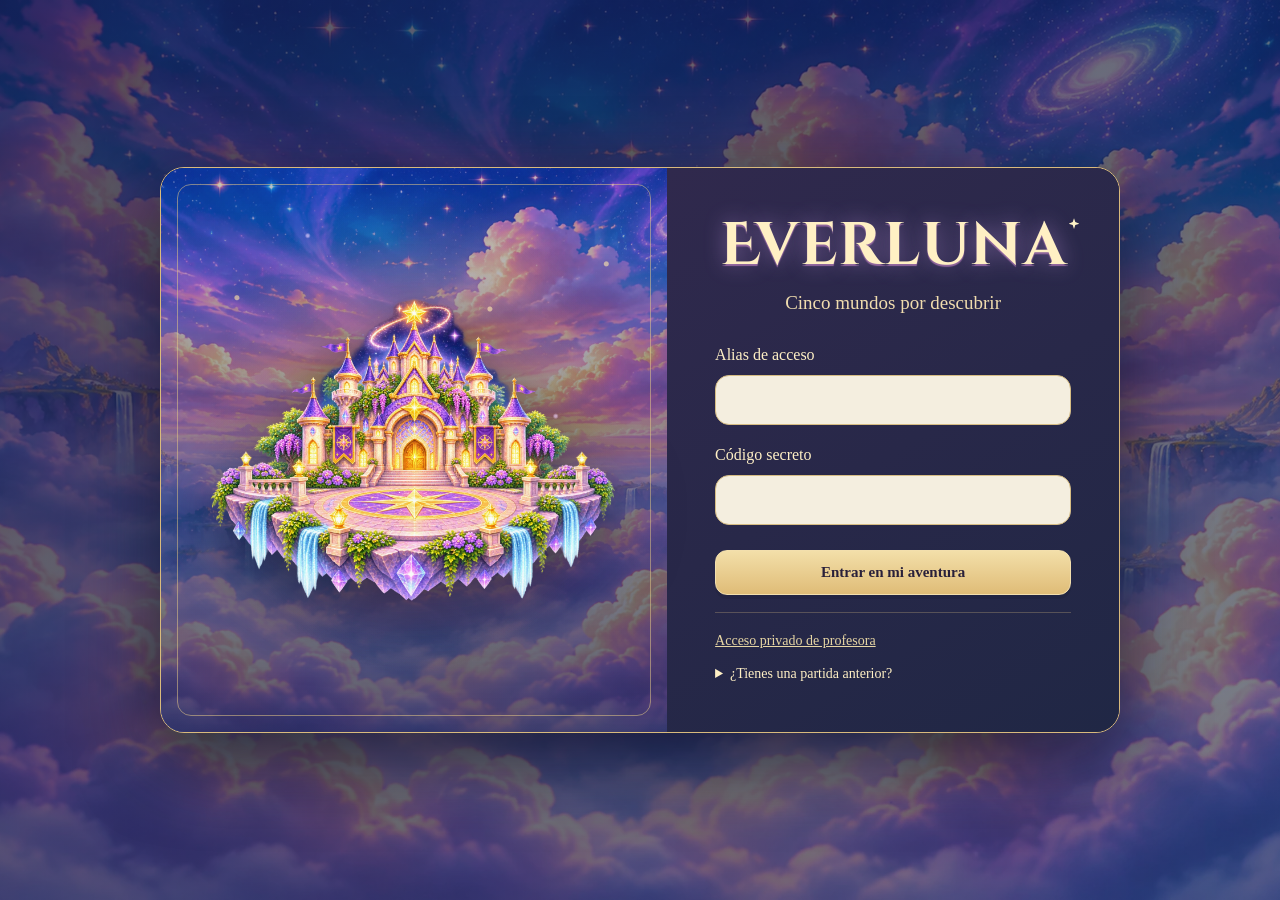
==== commit 5aa9958a: "Publica la primera entrega visual de Everluna" ====
--- a/index.html
+++ b/index.html
@@ -84,6 +84,7 @@
 <link rel="stylesheet" href="classroom.css">
 <link rel="stylesheet" href="illustrated-avatar.css">
 <link rel="stylesheet" href="magic-shop.css">
+<link rel="stylesheet" href="everluna-visual.css">
 </head>
 <body class="classroom-gate">
 <header class="header">
@@ -99,11 +100,12 @@
 <main id="app" class="everluna-app">
   <section class="everluna-loading" role="status" aria-atomic="true">
     <img src="assets/interfaz/moneda-estrella.svg" alt="" width="64" height="64">
-    <h1>Everluna</h1>
+    <h1 class="everluna-wordmark">Everluna</h1>
     <p>Abriendo el libro de aventuras…</p>
   </section>
   <noscript><p>Activa JavaScript para abrir Everluna.</p></noscript>
 </main>
+<div id="everluna-crossing" aria-hidden="true"></div>
 <div class="footer-note">Esta versión mejorada conserva las 150 preguntas y añade un mapa más ilustrado, avatar personalizable, pistas más útiles, hitos de progreso y medallas más llamativas.</div>
 <script src="avatar.js"></script>
 <script src="avatar-palette.js"></script>
@@ -165,11 +167,17 @@
 function allPlus(){return WORLDS.every(w=>correctCount(w.id)===30)}
 function setApp(html){if(!classroomReady)return;$('app').innerHTML=html+(modal?renderModal():'')}
 function btn(label,fn,cls='soft'){return `<button class="${cls}" onclick="${fn}">${label}</button>`}
-function go(next){if(next!=='weekly-world')destroyWeeklyWorld();if(next!=='missions')destroyMagicMissions();cancelMapJourney();stopTimer();screen=next;if(next!=='question'){feedback=null;showHint=false;selection='';pairState={};classState={};paused=false;expired=false;noTime=false;recentUnlocks=[]}render();window.scrollTo({top:0,behavior:'smooth'})}
+function everlunaCrossing(){
+ const veil=$('everluna-crossing');
+ veil.getAnimations().forEach(animation=>animation.cancel());
+ if(!state.motion||matchMedia('(prefers-reduced-motion: reduce)').matches)return;
+ veil.animate([{opacity:.64},{opacity:0}],{duration:440,easing:'ease-out'});
+}
+function go(next){const previous=screen;if(next!=='weekly-world')destroyWeeklyWorld();if(next!=='missions')destroyMagicMissions();cancelMapJourney();stopTimer();screen=next;if(next!=='question'){feedback=null;showHint=false;selection='';pairState={};classState={};paused=false;expired=false;noTime=false;recentUnlocks=[]}render();if(previous!==next&&[previous,next].some(view=>view==='world'||view==='weekly-world'))everlunaCrossing();window.scrollTo({top:0,behavior:state.motion&&!matchMedia('(prefers-reduced-motion: reduce)').matches?'smooth':'instant'})}
 function toggleMotion(){state.motion=!state.motion;document.body.classList.toggle('reduced',!state.motion);$('motionBtn').textContent='✨ Animación: '+(state.motion?'sí':'no');save()}
 function render(){document.body.classList.toggle('scene-home',screen==='home');syncWorldScene();syncMedalRoomPresentation();syncWardrobePresentation();syncStickerAlbum();syncMagicShop();if(screen==='home')renderHome();else if(screen==='world')renderWorld();else if(screen==='question')renderQuestion();else if(screen==='passport')renderPassport();else if(screen==='garden')renderGarden();else if(screen==='medals')renderMedalRoom();else if(screen==='avatar')renderAvatarScreen();else if(screen==='album')renderStickerAlbum();else if(screen==='shop')renderMagicShop();else if(screen==='missions')renderMagicMissions()}
 function continueGame(){const next=WORLDS.find(w=>st(w.id).started&&!allDone(w.id))||WORLDS.find(w=>!allDone(w.id))||WORLDS[0];openWorld(next.id)}
-function openWorld(id){if(classroomWorldContentEnabled){void openWeeklyWorld(id);return}cancelMapJourney();active=id;review=false;feedback=null;selection='';pairState={};classState={};showHint=false;paused=false;noTime=false;expired=st(id).remaining<=0;screen='world';render()}
+function openWorld(id){if(classroomWorldContentEnabled){void openWeeklyWorld(id);return}cancelMapJourney();active=id;review=false;feedback=null;selection='';pairState={};classState={};showHint=false;paused=false;noTime=false;expired=st(id).remaining<=0;screen='world';render();everlunaCrossing()}
 function showModal(title,text,icon='🌟'){modal={title,text,icon};render()}
 function closeModal(){modal=null;$('app').querySelectorAll('.modal-backdrop').forEach(el=>el.remove());render()}
 function renderModal(){return `<div class="modal-backdrop" onclick="closeModal()"><div class="modal" onclick="event.stopPropagation()"><div class="burst">${modal.icon}</div><h2>${modal.title}</h2><p>${modal.text}</p><div class="actions" style="justify-content:center">${btn('Seguir','closeModal()','primary')}</div></div></div>`}
--- a/everluna-visual.css
+++ b/everluna-visual.css
@@ -0,0 +1,92 @@
+@font-face{
+ font-family:"Cinzel Decorative";src:url("assets/fuentes/CinzelDecorative-Bold.ttf") format("truetype");
+ font-weight:700;font-style:normal;font-display:swap
+}
+.everluna-wordmark{
+ --everluna-gold:#ffe8a5;
+ position:relative;font-family:"Cinzel Decorative",Georgia,serif;font-weight:700;
+ color:var(--everluna-gold);text-shadow:0 2px 1px #674275,0 3px 12px #190e39,0 0 20px #ebc48162;
+ letter-spacing:.01em
+}
+.everluna-entry h1.everluna-wordmark,.everluna-loading h1.everluna-wordmark{
+ font-weight:700;font-size:clamp(34px,4.7vw,61px);letter-spacing:.01em;
+ text-shadow:0 2px 1px #92679e,0 0 21px #d0a3f17a
+}
+.scene-board .scene-heading.everluna-wordmark{font-size:clamp(36px,5.4vw,79px);top:1.1%;width:max-content;max-width:none}
+.scene-board .scene-greeting{top:calc(max(100svh,760px)*.011 + clamp(40px,5.8vw,85px));font-size:12px}
+.everluna-wordmark::after{
+ content:"";position:absolute;right:-.14em;top:.03em;width:.18em;aspect-ratio:1;
+ background:#fff3c7;clip-path:polygon(50% 0,62% 36%,100% 50%,62% 62%,50% 100%,38% 62%,0 50%,38% 36%);
+ pointer-events:none;animation:everluna-glimmer 5s ease-in-out infinite
+}
+.scene-mist::before,.scene-mist::after,.everluna-cover::after{
+ content:"";position:absolute;inset:0;pointer-events:none;
+ background:radial-gradient(circle at 15% 23%,#ffe5a3 0 2px,transparent 3px),
+ radial-gradient(circle at 29% 12%,#eed5ff 0 1px,transparent 3px),
+ radial-gradient(circle at 43% 38%,#ffe8ac 0 1px,transparent 3px),
+ radial-gradient(circle at 65% 25%,#ffe8ac 0 2px,transparent 3px),
+ radial-gradient(circle at 78% 44%,#eed5ff 0 1px,transparent 3px),
+ radial-gradient(circle at 88% 17%,#ffe8ac 0 2px,transparent 3px);
+ opacity:.62;animation:everluna-glimmer 5.4s ease-in-out infinite
+}
+.scene-mist::after{
+ inset:9% 8%;background:radial-gradient(circle at 16% 82%,#ffe5aa 0 1px,transparent 2px),
+ radial-gradient(circle at 33% 68%,#f2cbff 0 2px,transparent 3px),
+ radial-gradient(circle at 51% 89%,#ffe5aa 0 1px,transparent 3px),
+ radial-gradient(circle at 70% 74%,#ffe5aa 0 1px,transparent 2px),
+ radial-gradient(circle at 88% 56%,#f2cbff 0 1px,transparent 2px);
+ animation:everluna-dust 11s ease-in-out infinite
+}
+.scene-board .map-traveler{width:66px;height:94.6px;pointer-events:none}
+.map-traveler:not(.is-traveling)>.storybook-avatar{animation:everluna-breathe 4.5s ease-in-out infinite;transform-origin:center 85%}
+.everluna-eyelids{position:absolute;inset:0;pointer-events:none}
+.everluna-eyelids::before,.everluna-eyelids::after{
+ content:"";position:absolute;top:14.8%;left:40.4%;width:7.4%;height:4.2%;border-radius:50%;
+ background:var(--everluna-eyelid);border-bottom:1px solid #75465b;opacity:0
+}
+.everluna-eyelids::after{left:54.3%;top:14%}
+.illustrated-girl:not(.girl-uses-layers)>.everluna-eyelids::before{left:40.8%;top:15.7%}
+.illustrated-girl:not(.girl-uses-layers)>.everluna-eyelids::after{left:53.6%;top:14.9%}
+.map-traveler .everluna-eyelids::before,.map-traveler .everluna-eyelids::after{animation:everluna-lids 6.8s linear infinite}
+.map-traveler [data-layer="eyes"]{transform-box:fill-box;transform-origin:center;animation:everluna-blink 6.8s linear infinite}
+.everluna-entry form button,.weekly-world [data-weekly],.scene-nav-action{transition:filter .18s ease}
+.everluna-entry form button:is(:hover,:focus-visible),.weekly-world [data-weekly]:not(:disabled):is(:hover,:focus-visible){filter:drop-shadow(0 0 7px #f2cf9c90)}
+.everluna-entry form button:active,.weekly-world [data-weekly]:not(:disabled):active,.scene-nav-action:active{filter:brightness(1.18) drop-shadow(0 0 8px #ffdb8d)}
+#everluna-crossing{
+ position:fixed;inset:0;z-index:40;pointer-events:none;opacity:0;
+ background:radial-gradient(ellipse at 50% 49%,#f9dc9e58 0,#d9a6e95c 32%,#30205a91 100%);
+}
+.everluna-correct{min-height:80px;display:flow-root;position:relative}
+.everluna-correct>.everluna-avatar-cheer{float:inline-end;margin:0 0 8px 10px;pointer-events:none}
+.everluna-correct>.everluna-avatar-cheer .storybook-avatar{display:block;max-width:68px;max-height:97px}
+.everluna-avatar-cheer{animation:everluna-cheer .7s ease-out both}
+.everluna-correct::after,.medal-celebration-toast::after,.sticker-celebration::after,.coin-reward-notice::after{
+ content:"";position:absolute;right:5px;top:7px;width:75px;height:64px;pointer-events:none;
+ background:radial-gradient(circle at 29% 20%,#ffe2a4 0 2px,transparent 3px),
+ radial-gradient(circle at 73% 15%,#e4b3ff 0 2px,transparent 3px),
+ radial-gradient(circle at 87% 60%,#ffe2a4 0 2px,transparent 3px),
+ radial-gradient(circle at 54% 73%,#fff5cc 0 1px,transparent 2px);
+ animation:everluna-sparks .95s ease-out both
+}
+@keyframes everluna-glimmer{0%,100%{opacity:.36}52%{opacity:.9}}
+@keyframes everluna-dust{0%,100%{transform:translateY(0);opacity:.29}50%{transform:translateY(-13px);opacity:.65}}
+@keyframes everluna-breathe{0%,100%{transform:scale(1)}50%{transform:scale(.996,1.024)}}
+@keyframes everluna-blink{0%,45%,49%,100%{transform:scaleY(1)}47%{transform:scaleY(.12)}}
+@keyframes everluna-lids{0%,45%,49%,100%{opacity:0}47%{opacity:1}}
+@keyframes everluna-cheer{0%,100%{transform:translateY(0)}38%{transform:translateY(-7px) rotate(-4deg)}72%{transform:translateY(-1px) rotate(2deg)}}
+@keyframes everluna-sparks{from{opacity:0;transform:scale(.6)}30%{opacity:1}to{opacity:0;transform:translateY(-13px) scale(1.3)}}
+@media(max-width:700px){
+ .scene-board .scene-heading.everluna-wordmark{top:88px;left:14px;font-size:clamp(27px,7vw,42px)}
+ .scene-board .scene-greeting{top:calc(96px + clamp(27px,7vw,42px));left:14px;font-size:10px}
+}
+.reduced :is(.everluna-wordmark,.scene-mist,.everluna-cover,.everluna-correct,.medal-celebration-toast,.sticker-celebration,.coin-reward-notice)::after,
+.reduced .scene-mist::before,.reduced .map-traveler .everluna-eyelids::before,.reduced .map-traveler .everluna-eyelids::after,
+.reduced .map-traveler [data-layer="eyes"],.reduced .map-traveler:not(.is-traveling)>.storybook-avatar,.reduced .everluna-avatar-cheer{animation:none}
+.reduced #everluna-crossing{display:none}
+@media(prefers-reduced-motion:reduce){
+ :is(.everluna-wordmark,.scene-mist,.everluna-cover,.everluna-correct,.medal-celebration-toast,.sticker-celebration,.coin-reward-notice)::after,
+ .scene-mist::before,.map-traveler .everluna-eyelids::before,.map-traveler .everluna-eyelids::after,.map-traveler [data-layer="eyes"],
+ .map-traveler:not(.is-traveling)>.storybook-avatar,.everluna-avatar-cheer{animation:none}
+ #everluna-crossing{display:none}
+ .everluna-entry form button,.weekly-world [data-weekly],.scene-nav-action{transition:none}
+}
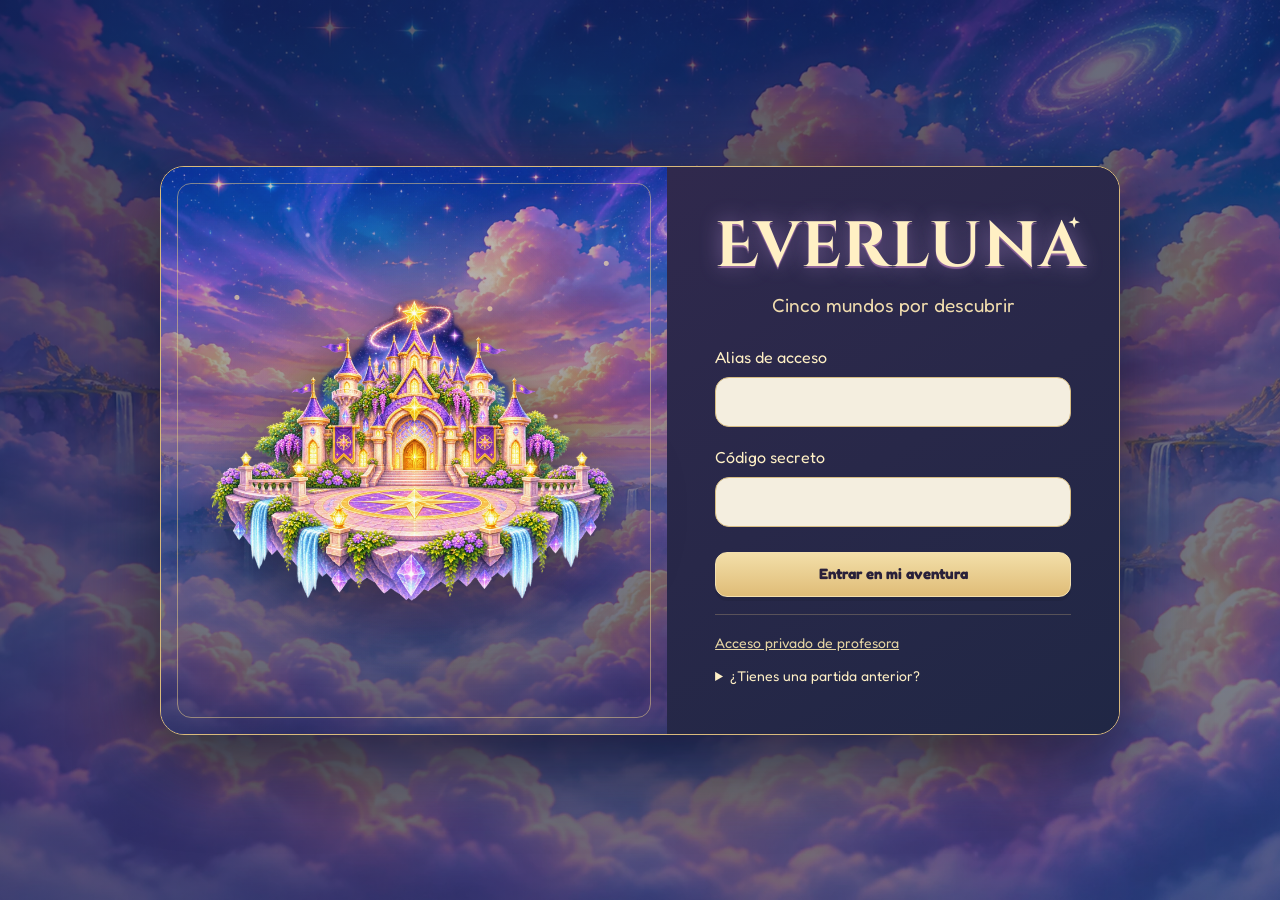
==== commit 43d333a4: "Publica la bienvenida del avatar y las escenas de Everluna" ====
--- a/index.html
+++ b/index.html
@@ -85,6 +85,7 @@
 <link rel="stylesheet" href="illustrated-avatar.css">
 <link rel="stylesheet" href="magic-shop.css">
 <link rel="stylesheet" href="everluna-visual.css">
+<link rel="stylesheet" href="everluna-adventure.css">
 </head>
 <body class="classroom-gate">
 <header class="header">
@@ -173,11 +174,17 @@
  if(!state.motion||matchMedia('(prefers-reduced-motion: reduce)').matches)return;
  veil.animate([{opacity:.64},{opacity:0}],{duration:440,easing:'ease-out'});
 }
-function go(next){const previous=screen;if(next!=='weekly-world')destroyWeeklyWorld();if(next!=='missions')destroyMagicMissions();cancelMapJourney();stopTimer();screen=next;if(next!=='question'){feedback=null;showHint=false;selection='';pairState={};classState={};paused=false;expired=false;noTime=false;recentUnlocks=[]}render();if(previous!==next&&[previous,next].some(view=>view==='world'||view==='weekly-world'))everlunaCrossing();window.scrollTo({top:0,behavior:state.motion&&!matchMedia('(prefers-reduced-motion: reduce)').matches?'smooth':'instant'})}
+function go(next){if(avatarSetupActive&&next!=='avatar')return;const previous=screen;if(next!=='weekly-world')destroyWeeklyWorld();if(next!=='missions')destroyMagicMissions();cancelMapJourney();stopTimer();screen=next;if(next!=='question'){feedback=null;showHint=false;selection='';pairState={};classState={};paused=false;expired=false;noTime=false;recentUnlocks=[]}render();if(previous!==next&&[previous,next].some(view=>view==='world'||view==='weekly-world'))everlunaCrossing();window.scrollTo({top:0,behavior:state.motion&&!matchMedia('(prefers-reduced-motion: reduce)').matches?'smooth':'instant'})}
 function toggleMotion(){state.motion=!state.motion;document.body.classList.toggle('reduced',!state.motion);$('motionBtn').textContent='✨ Animación: '+(state.motion?'sí':'no');save()}
-function render(){document.body.classList.toggle('scene-home',screen==='home');syncWorldScene();syncMedalRoomPresentation();syncWardrobePresentation();syncStickerAlbum();syncMagicShop();if(screen==='home')renderHome();else if(screen==='world')renderWorld();else if(screen==='question')renderQuestion();else if(screen==='passport')renderPassport();else if(screen==='garden')renderGarden();else if(screen==='medals')renderMedalRoom();else if(screen==='avatar')renderAvatarScreen();else if(screen==='album')renderStickerAlbum();else if(screen==='shop')renderMagicShop();else if(screen==='missions')renderMagicMissions()}
+function render(){document.body.classList.toggle('scene-home',screen==='home');syncWorldScene();syncMedalRoomPresentation();syncWardrobePresentation();syncStickerAlbum();syncMagicShop();if(screen==='home')renderHome();else if(screen==='world')renderWorld();else if(screen==='question')renderQuestion();else if(screen==='passport')renderPassport();else if(screen==='garden')renderGarden();else if(screen==='medals')renderMedalRoom();else if(screen==='avatar')renderAvatarScreen();else if(screen==='avatar-reveal')renderAvatarReveal();else if(screen==='album')renderStickerAlbum();else if(screen==='shop')renderMagicShop();else if(screen==='missions')renderMagicMissions()}
 function continueGame(){const next=WORLDS.find(w=>st(w.id).started&&!allDone(w.id))||WORLDS.find(w=>!allDone(w.id))||WORLDS[0];openWorld(next.id)}
-function openWorld(id){if(classroomWorldContentEnabled){void openWeeklyWorld(id);return}cancelMapJourney();active=id;review=false;feedback=null;selection='';pairState={};classState={};showHint=false;paused=false;noTime=false;expired=st(id).remaining<=0;screen='world';render();everlunaCrossing()}
+function openWorld(id){if(classroomWorldContentEnabled){
+ active=id;go('weekly-world');
+ setApp(`<section class="magic-missions weekly-world"><div class="mission-shell">${adventureIntro(world(id).name, WORLD_INTROS[id]+'. '+world(id).character+' te acompaña.', '<button type="button" id="world-intro-continue">Continuar al recorrido</button><button type="button" id="world-intro-back">Volver al mapa</button>',id)}</div></section>`);
+ $('world-intro-continue').onclick=()=>void openWeeklyWorld(id);
+ $('world-intro-back').onclick=()=>go('home');
+ return;
+ }cancelMapJourney();active=id;review=false;feedback=null;selection='';pairState={};classState={};showHint=false;paused=false;noTime=false;expired=st(id).remaining<=0;screen='world';render();everlunaCrossing()}
 function showModal(title,text,icon='🌟'){modal={title,text,icon};render()}
 function closeModal(){modal=null;$('app').querySelectorAll('.modal-backdrop').forEach(el=>el.remove());render()}
 function renderModal(){return `<div class="modal-backdrop" onclick="closeModal()"><div class="modal" onclick="event.stopPropagation()"><div class="burst">${modal.icon}</div><h2>${modal.title}</h2><p>${modal.text}</p><div class="actions" style="justify-content:center">${btn('Seguir','closeModal()','primary')}</div></div></div>`}
--- a/everluna-adventure.css
+++ b/everluna-adventure.css
@@ -0,0 +1,63 @@
+@font-face{
+ font-family:Fredoka;src:url("assets/fuentes/Fredoka.ttf") format("truetype");
+ font-weight:300 700;font-style:normal;font-display:swap
+}
+body:has(.everluna-app){
+ --everluna-reading:Fredoka,"Trebuchet MS",sans-serif;
+ font-family:var(--everluna-reading)
+}
+/* Older room palettes use font shorthands. Scope the shared reading face to
+   the student app and its floating controls and keep the wordmark separate. */
+body:has(.everluna-app) :is(.everluna-app,.header,.cloud-status,.cloud-logout,.medal-celebration-toast,.sticker-celebration,.coin-reward-notice,.mission-launch-notice) :not(.everluna-wordmark),
+body:has(.everluna-app) :is(.header,.cloud-status,.cloud-logout,.medal-celebration-toast,.sticker-celebration,.coin-reward-notice,.mission-launch-notice){
+ font-family:var(--everluna-reading)!important
+}
+.everluna-entry h1.everluna-wordmark{font-size:clamp(34px,5vw,65px)}
+.everluna-app .scene-board .scene-heading.everluna-wordmark{font-size:clamp(40px,6.5vw,92px)}
+.everluna-app .scene-board .scene-greeting{top:calc(max(100svh,760px)*.011 + clamp(48px,7vw,103px))}
+.adventure-intro{
+ width:min(100%,780px);margin:clamp(16px,5vh,60px) auto;padding:clamp(18px,4vw,42px);
+ display:grid;grid-template-columns:minmax(120px,.65fr) minmax(0,1fr);gap:clamp(16px,4vw,44px);
+ align-items:center;border:1px solid #e4c38c;border-radius:28px;
+ background:radial-gradient(ellipse at 13% 35%,#8c52ae72,transparent 58%),linear-gradient(145deg,#241740f5,#162344f5);
+ color:#fff0ca;box-shadow:0 16px 55px #15102e80;box-sizing:border-box
+}
+.everluna-app>.adventure-intro{margin:clamp(18px,7vh,80px) auto}
+.adventure-portrait{display:grid;place-items:center;position:relative;min-width:0;animation:everluna-character-arrive .8s ease-out both}
+.adventure-portrait::before{content:"";position:absolute;inset:13% 4%;border-radius:50%;background:radial-gradient(ellipse,#eed2b958,transparent 70%);pointer-events:none}
+.adventure-portrait .storybook-avatar{position:relative;max-width:100%;height:auto;filter:drop-shadow(0 0 22px #e5bbf166)}
+.adventure-dialog h1{font-size:clamp(24px,4.8vw,48px);margin:0;color:#ffe8ac;line-height:1.05;overflow-wrap:anywhere}
+.adventure-message{
+ line-height:1.55;font-size:clamp(16px,2vw,20px);margin:16px 0;padding:14px 17px;border-radius:17px;
+ color:#34264c;background:#fff2d9;animation:everluna-dialog-reveal .95s steps(16,end) both
+}
+.adventure-dialog>img,.adventure-dialog>.guardian-art{max-width:75px;max-height:75px;object-fit:contain}
+.adventure-actions{display:flex;flex-wrap:wrap;gap:10px;margin-top:13px}
+.adventure-actions button{min-height:44px;padding:10px 16px;border-radius:14px;border:1px solid #efd1a3;background:#452963;color:#fff3d0}
+.adventure-actions button:first-child{background:#f1d8a2;color:#302344}
+.everluna-correct>.everluna-avatar-cheer,.everluna-avatar-encourage{float:inline-end;pointer-events:none;margin:0 0 8px 10px}
+.everluna-avatar-encourage .storybook-avatar{display:block;max-width:72px;max-height:105px}
+.everluna-avatar-encourage{animation:everluna-encourage .65s ease-out both}
+.everluna-avatar-cheer{animation:everluna-cheer-strong .85s cubic-bezier(.2,.8,.4,1) both}
+.everluna-correct::after,.medal-celebration-toast::after,.sticker-celebration::after{width:105px;height:80px}
+@keyframes everluna-character-arrive{
+ from{opacity:0;transform:translateY(22px) scale(.83);filter:brightness(1.65)}
+ 70%{opacity:1;transform:translateY(-6px) scale(1.04)}
+ to{opacity:1;transform:none;filter:none}
+}
+@keyframes everluna-dialog-reveal{from{clip-path:inset(0 100% 0 0)}to{clip-path:inset(0)}}
+@keyframes everluna-cheer-strong{0%,100%{transform:none}33%{transform:translateY(-14px) rotate(-7deg) scale(1.14)}67%{transform:translateY(-5px) rotate(5deg)}}
+@keyframes everluna-encourage{0%,100%{transform:none}40%{transform:rotate(7deg) translateY(-3px)}}
+@media(max-width:700px){
+ .everluna-app .scene-board .scene-heading.everluna-wordmark{font-size:clamp(29px,8vw,45px);top:88px}
+ .everluna-app .scene-board .scene-greeting{top:calc(97px + clamp(29px,8vw,45px))}
+ .adventure-intro{grid-template-columns:1fr;text-align:center}
+ .adventure-portrait .storybook-avatar{max-height:215px;width:auto}
+ .adventure-actions{justify-content:center}
+}
+.reduced :is(.adventure-portrait,.adventure-message,.everluna-avatar-cheer,.everluna-avatar-encourage){animation:none}
+@media(prefers-reduced-motion:reduce){
+ :is(.adventure-portrait,.adventure-message,.everluna-avatar-cheer,.everluna-avatar-encourage){animation:none}
+}
+.adventure-portrait .illustrated-girl{width:min(100%,198px);height:auto;aspect-ratio:2/3}
+@media(max-width:700px){.adventure-portrait .illustrated-girl{width:min(100%,138px)}}
